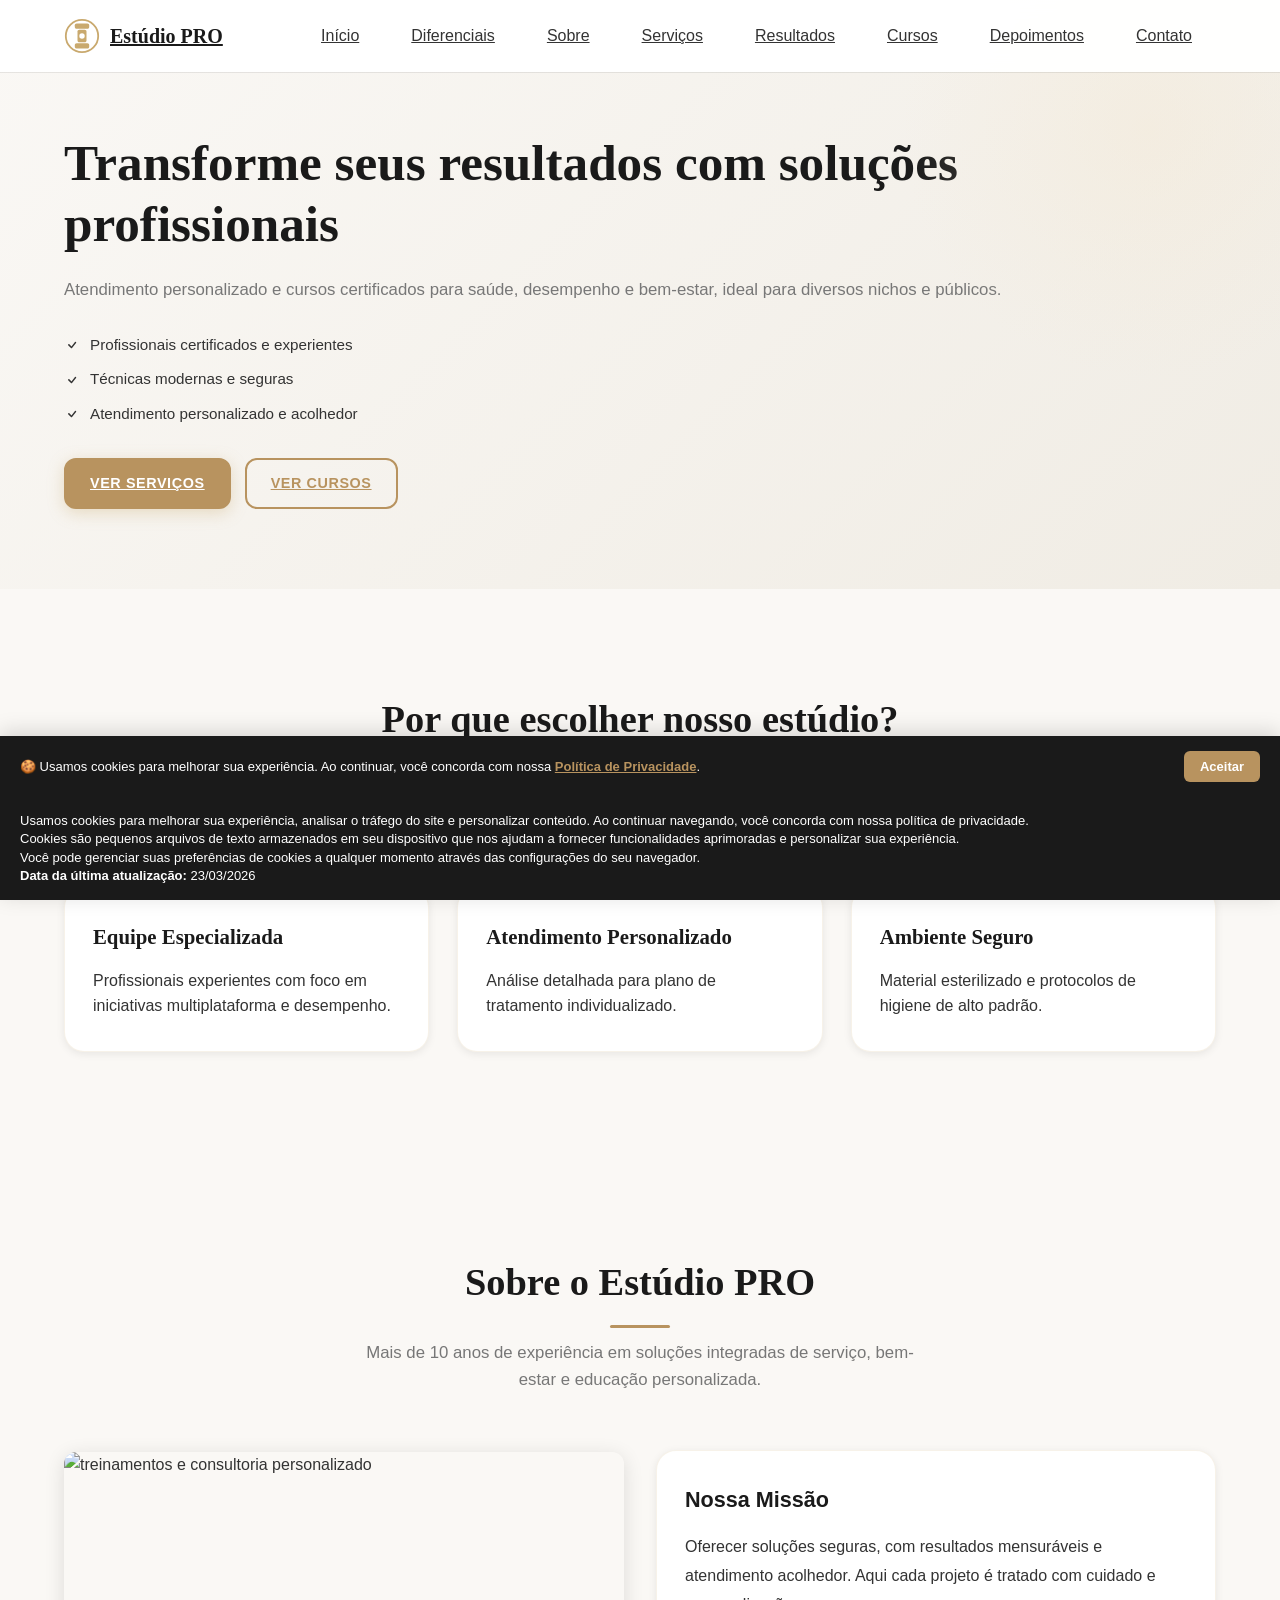
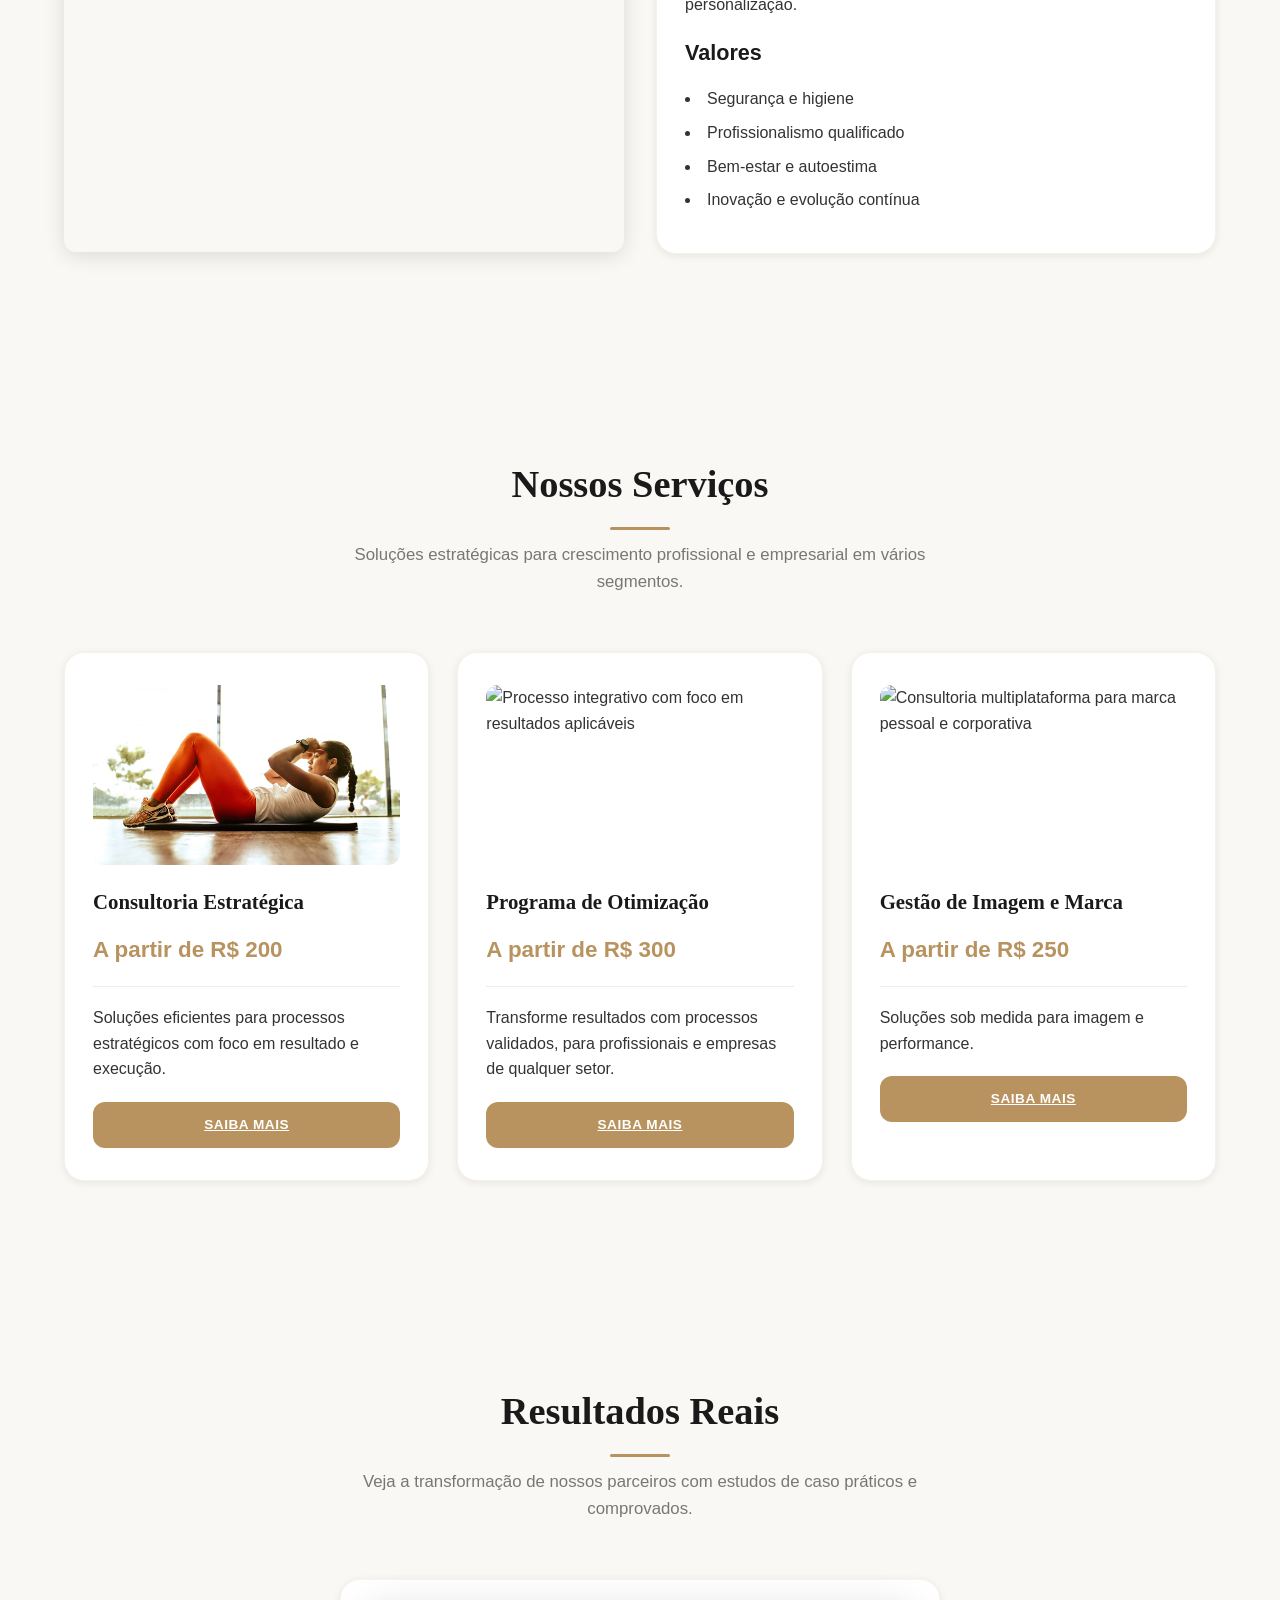
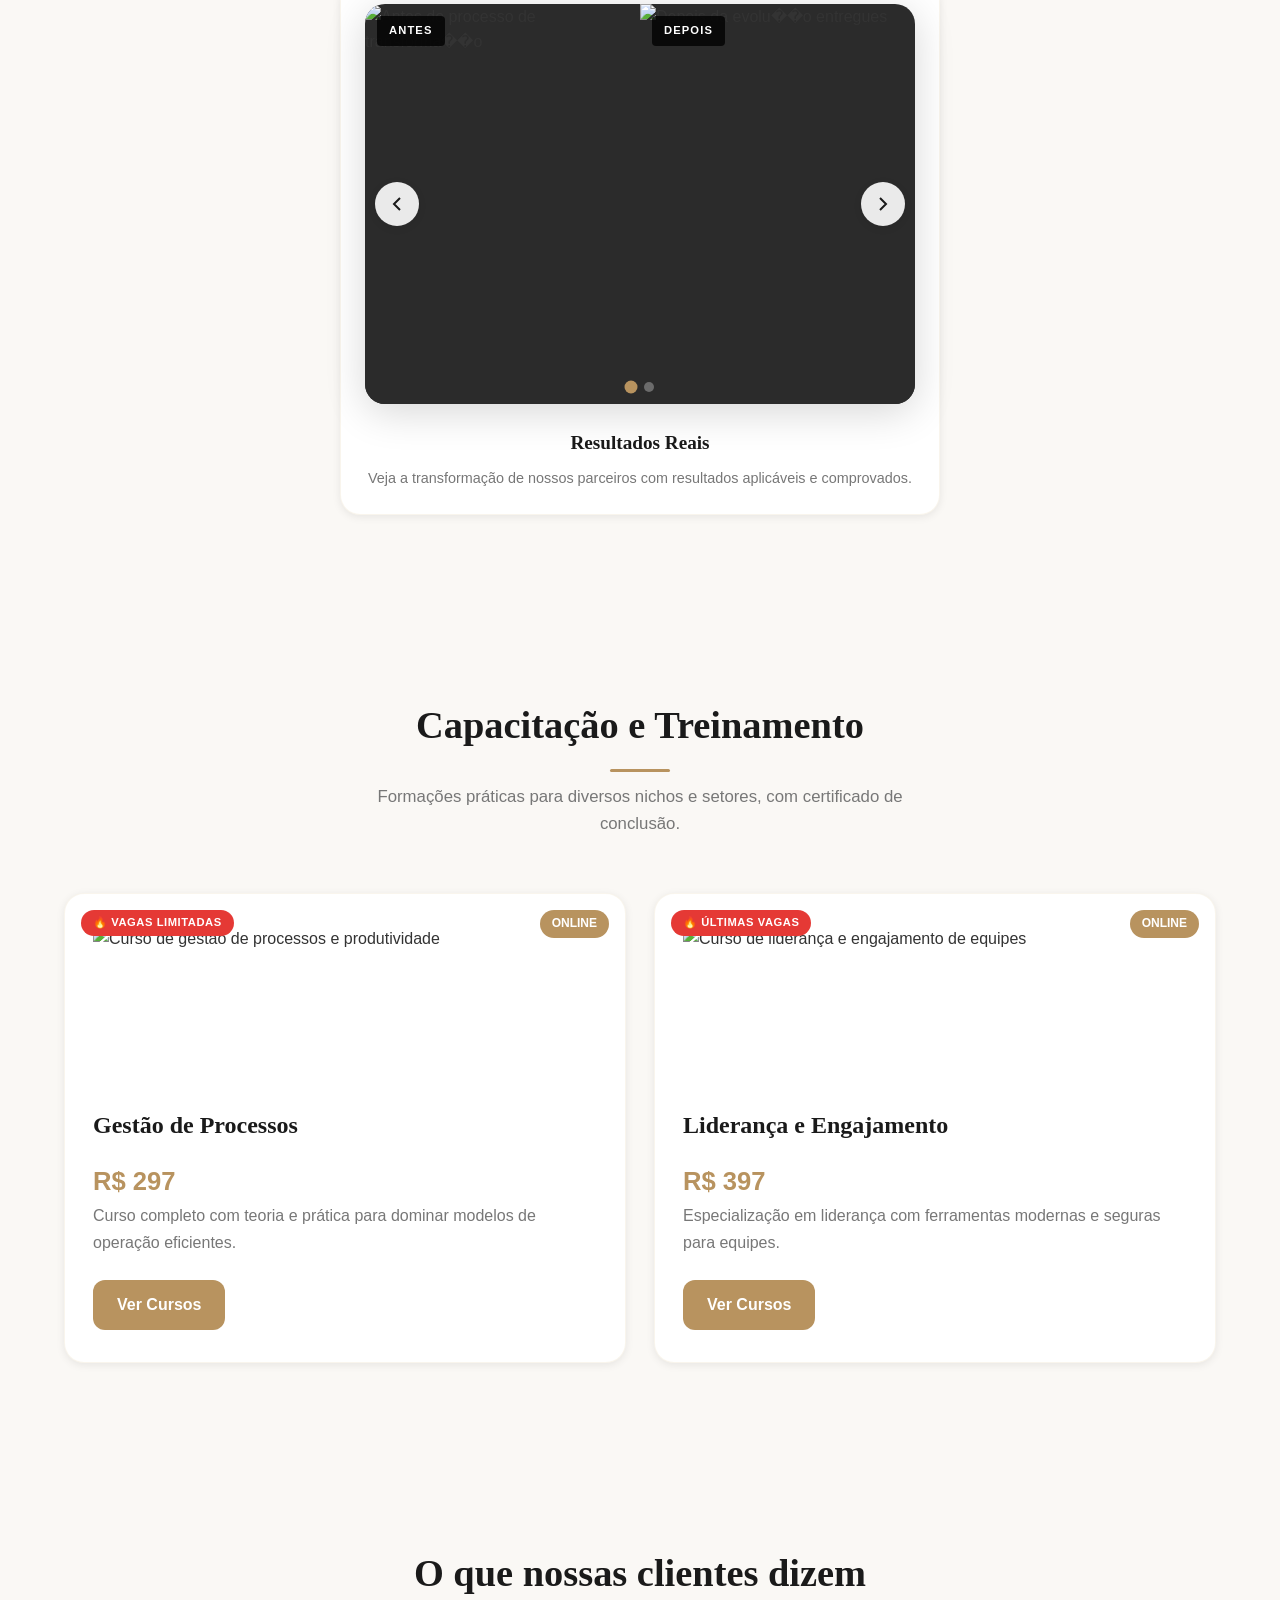
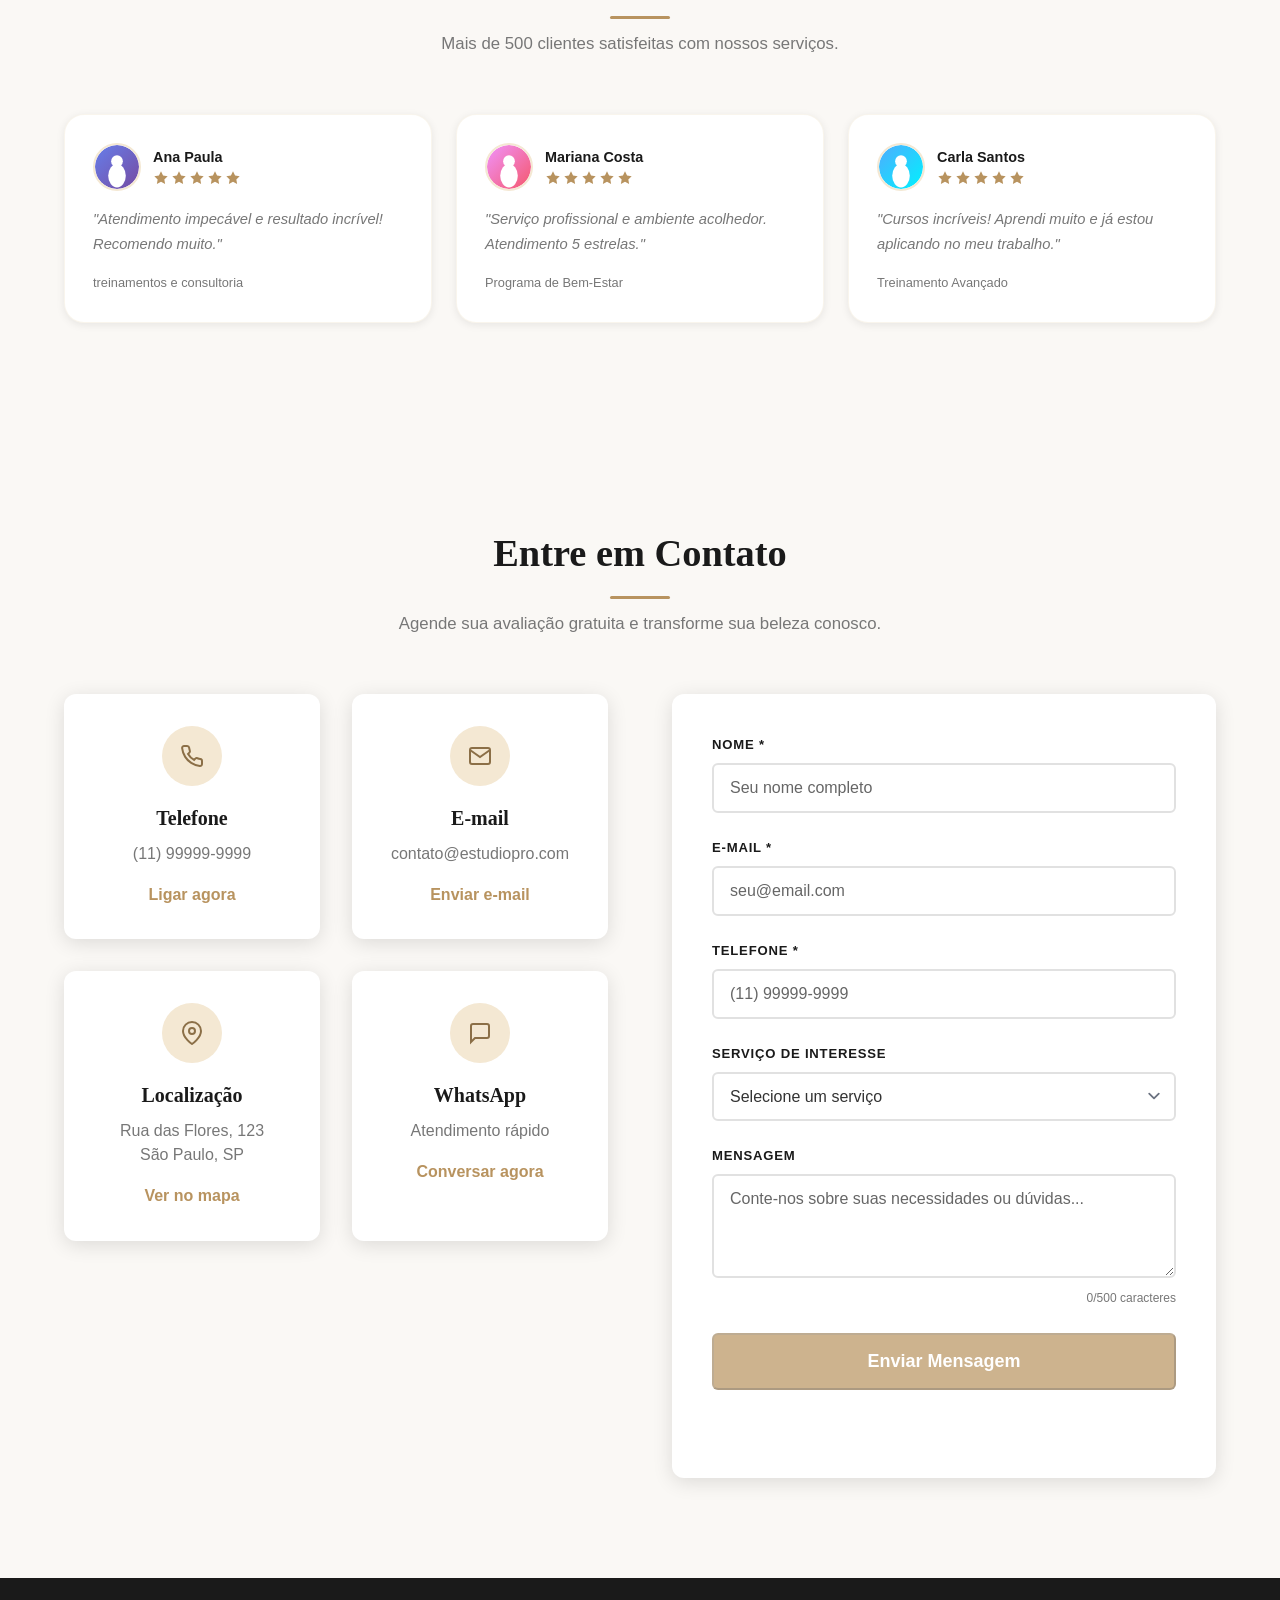
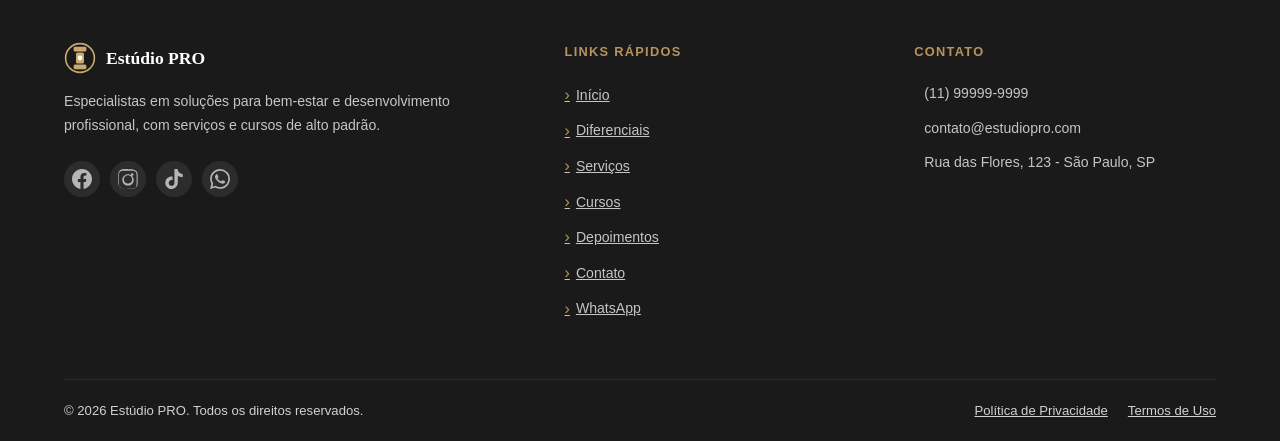
==== index.html @ c55feb97 "Novas adaptações" ====
<!DOCTYPE html>
<html lang="pt-BR">
<head>
    <meta charset="UTF-8">
    <meta name="viewport" content="width=device-width, initial-scale=1.0">
    <meta name="description" content="Estúdio PRO: Soluções em bem-estar, beleza, saúde e cursos online certificados. Atendimentos personalizados e serviços para múltiplos nichos, com resultados confiáveis." />
    <meta name="keywords" content="bem-estar, saúde, desempenho, treinamentos online, serviços profissionais, consultoria, cursos multinicho" />
    <meta name="author" content="Estúdio PRO">
    <meta name="robots" content="index, follow">
    <link rel="canonical" href="https://estudiopro.com/" />
    
    <!-- Open Graph / Facebook -->
    <meta property="og:type" content="website">
    <meta property="og:url" content="https://estudiopro.com/">
    <meta property="og:title" content="Estúdio PRO - Serviços e Cursos Multinicho">
    <meta property="og:description" content="Soluções completas em bem-estar, saúde, desempenho e educação profissional para diversos públicos.">
    <meta property="og:image" content="./assets/images/logo.png">

    <!-- Twitter -->
    <meta property="twitter:card" content="summary_large_image">
    <meta property="twitter:url" content="https://estudiopro.com/">
    <meta property="twitter:title" content="Estúdio PRO - Serviços e Cursos Multinicho">
    <meta property="twitter:description" content="Soluções completas em bem-estar, saúde, desempenho e educação profissional para diversos públicos.">
    <meta property="twitter:image" content="./assets/images/logo.png">

    <title>Estúdio PRO - Soluções Multinicho em Bem-Estar e Treinamento</title>
    
    <!-- Preload critical resources -->
    <link rel="preload" href="./assets/css/style.css" as="style">
    <link rel="preload" href="./assets/js/main.js" as="script">
    
    <!-- Stylesheets -->
    <link rel="stylesheet" href="./assets/css/style.css">
    <link rel="stylesheet" href="./assets/css/accessibility.css">
    <link rel="stylesheet" href="./assets/css/privacy-popup.css">
    
    <!-- Favicon -->
    <link rel="icon" type="image/svg+xml" href="./assets/images/favicon.svg">
    <link rel="icon" type="image/png" href="./assets/images/logo.png">
    <meta name="theme-color" content="#c9a96e">

    <script type="application/ld+json">
    {
      "@context": "https://schema.org",
      "@type": "LocalBusiness",
      "name": "Estúdio PRO",
      "description": "Estúdio multi-serviços para saúde, bem-estar e formação profissional, com foco em diversos segmentos.",
      "image": "https://estudiopro.com/assets/images/logo.png",
      "address": {
        "@type": "PostalAddress",
        "streetAddress": "Rua das Flores, 123",
        "addressLocality": "São Paulo",
        "addressRegion": "SP",
        "postalCode": "01234-567",
        "addressCountry": "BR"
      },
      "telephone": "+55 11 99999-9999",
      "url": "https://estudiopro.com",
      "openingHours": ["Mo-Fr 09:00-18:00", "Sa 09:00-16:00"],
      "sameAs": ["https://facebook.com/estudiopro", "https://instagram.com/estudiopro"],
      "aggregateRating": {
        "@type": "AggregateRating",
        "ratingValue": "4.9",
        "ratingCount": "500",
        "bestRating": "5",
        "worstRating": "1"
      }
    }
    </script>

    <script type="application/ld+json">
    {
      "@context": "https://schema.org",
      "@type": "WebSite",
      "name": "Estúdio PRO",
      "url": "https://estudiopro.com",
      "potentialAction": {
        "@type": "SearchAction",
        "target": "https://estudiopro.com/?s={search_term_string}",
        "query-input": "required name=search_term_string"
      }
    }
    </script>
</head>
<body>
    <!-- Skip to main content for accessibility -->
    <a href="#main-content" class="skip-link">Pular para o conteúdo principal</a>

    <!-- Header Fixo -->
    <header class="header" id="header" role="banner">
        <nav class="nav container" role="navigation" aria-label="Navegação principal">
            <div class="nav__logo">
                <a href="#home" class="nav__logo-link" aria-label="Ir para página inicial">
                    <img src="./assets/images/logo.svg" alt="Logo Estúdio PRO" class="nav__logo-img" width="200" height="60">
                    <span class="nav__logo-text">Estúdio PRO</span>
                </a>
            </div>
            
            <div class="nav__menu" id="nav-menu">
                <ul class="nav__list">
                    <li class="nav__item">
                        <a href="#home" class="nav__link active-link" aria-current="page">Início</a>
                    </li>
                    <li class="nav__item">
                        <a href="#features" class="nav__link">Diferenciais</a>
                    </li>
                    <li class="nav__item">
                        <a href="#about" class="nav__link">Sobre</a>
                    </li>
                    <li class="nav__item">
                        <a href="#services" class="nav__link">Serviços</a>
                    </li>
                    <li class="nav__item">
                        <a href="#portfolio" class="nav__link">Resultados</a>
                    </li>
                    <li class="nav__item">
                        <a href="#courses" class="nav__link">Cursos</a>
                    </li>
                    <li class="nav__item">
                        <a href="#depoimentos" class="nav__link">Depoimentos</a>
                    </li>
                    <li class="nav__item">
                        <a href="#contato" class="nav__link">Contato</a>
                    </li>
                </ul>
                
                <button class="nav__close" id="nav-close" aria-label="Fechar menu">
                    <svg width="24" height="24" viewBox="0 0 24 24" fill="none" stroke="currentColor" stroke-width="2">
                        <line x1="18" y1="6" x2="6" y2="18"></line>
                        <line x1="6" y1="6" x2="18" y2="18"></line>
                    </svg>
                </button>
            </div>
            
            <button class="nav__toggle" id="nav-toggle" aria-label="Abrir menu">
                <svg width="24" height="24" viewBox="0 0 24 24" fill="none" stroke="currentColor" stroke-width="2">
                    <line x1="3" y1="12" x2="21" y2="12"></line>
                    <line x1="3" y1="6" x2="21" y2="6"></line>
                    <line x1="3" y1="18" x2="21" y2="18"></line>
                </svg>
            </button>
        </nav>
    </header>

    <main id="main-content">
        <section id="home" class="hero-mobile" aria-label="Página inicial">
            <div class="hero-mobile__content container">
                <div class="hero-mobile__grid">
                    <div class="hero-mobile__header">
                        <h1 class="hero-mobile__title">Transforme seus resultados com soluções profissionais</h1>
                        <p class="hero-mobile__subtitle">Atendimento personalizado e cursos certificados para saúde, desempenho e bem-estar, ideal para diversos nichos e públicos.</p>
                        
                        <div class="hero__bullets">
                            <div class="bullet-item">
                                <svg class="check-icon" width="16" height="16" viewBox="0 0 16 16" fill="currentColor">
                                    <path d="M10.97 4.97a.75.75 0 0 1 1.07 1.05l-3.99 4.99a.75.75 0 0 1-1.08.02L4.324 8.384a.75.75 0 1 1 1.06-1.06l2.094 2.093 3.473-4.425a.267.267 0 0 1 .02-.022z"/>
                                </svg>
                                <span>Profissionais certificados e experientes</span>
                            </div>
                            <div class="bullet-item">
                                <svg class="check-icon" width="16" height="16" viewBox="0 0 16 16" fill="currentColor">
                                    <path d="M10.97 4.97a.75.75 0 0 1 1.07 1.05l-3.99 4.99a.75.75 0 0 1-1.08.02L4.324 8.384a.75.75 0 1 1 1.06-1.06l2.094 2.093 3.473-4.425a.267.267 0 0 1 .02-.022z"/>
                                </svg>
                                <span>Técnicas modernas e seguras</span>
                            </div>
                            <div class="bullet-item">
                                <svg class="check-icon" width="16" height="16" viewBox="0 0 16 16" fill="currentColor">
                                    <path d="M10.97 4.97a.75.75 0 0 1 1.07 1.05l-3.99 4.99a.75.75 0 0 1-1.08.02L4.324 8.384a.75.75 0 1 1 1.06-1.06l2.094 2.093 3.473-4.425a.267.267 0 0 1 .02-.022z"/>
                                </svg>
                                <span>Atendimento personalizado e acolhedor</span>
                            </div>
                        </div>
                        
                        <div class="hero__ctas">
                            <a href="#services" class="hero-mobile__cta primary">
                                Ver Serviços
                            </a>
                            <a href="#courses" class="hero-mobile__cta secondary">
                                Ver Cursos
                            </a>
                        </div>
                    </div>

                    <!-- Carrossel removido para destacar texto em tela cheia -->
                    <!--
                    <div class="hero-before-after" aria-label="Resultado real de clientes satisfeitos">
                        <div class="ba-carousel">
                            <div class="ba-carousel__track">
                                <div class="ba-slide active">
                                    <div class="ba-slide__media">
                                        <div class="ba-image">
                                            <span>ANTES</span>
                                            <picture>
                                                <source srcset="./assets/images/antes-projetos-1.webp" type="image/webp">
                                                <img src="./assets/images/antes-projetos-1.jpg" alt="treinamentos e consultoria antes: projeto desalinhada sem formato definido" width="300" height="200" fetchpriority="high" loading="eager" decoding="sync">
                                            </picture>
                                        </div>
                                        <div class="ba-image">
                                            <span>DEPOIS</span>
                                            <picture>
                                                <source srcset="./assets/images/depois-projetos-1.webp" type="image/webp">
                                                <img src="./assets/images/depois-projetos-1.jpg" alt="treinamentos e consultoria depois: projeto profissionalmente modelada com formato perfeito" width="300" height="200" loading="lazy" decoding="async">
                                            </picture>
                                        </div>
                                    </div>
                                </div>
                                <div class="ba-slide">
                                    <div class="ba-slide__media">
                                        <div class="ba-image">
                                            <span>ANTES</span>
                                            <picture>
                                                <source srcset="./assets/images/antes-projeto-1.webp" type="image/webp">
                                                <img src="./assets/images/antes-projeto-1.jpg" alt="Antes: avaliação de baseline para melhoria contínua" width="300" height="200" loading="lazy" decoding="async">
                                            </picture>
                                        </div>
                                        <div class="ba-image">
                                            <span>DEPOIS</span>
                                            <picture>
                                                <source srcset="./assets/images/depois-projeto-1.webp" type="image/webp">
                                                <img src="./assets/images/depois-projeto-1.jpg" alt="Depois: desempenho elevado com resultados medidos" width="300" height="200" loading="lazy" decoding="async">
                                            </picture>
                                        </div>
                                    </div>
                                </div>
                                <div class="ba-slide">
                                    <div class="ba-slide__media">
                                        <div class="ba-image">
                                            <span>ANTES</span>
                                            <picture>
                                                <source srcset="./assets/images/antes-design-1.webp" type="image/webp">
                                                <img src="./assets/images/antes-design-1.jpg" alt="treinamentos e consultoria antes: projeto irregular com falta de definição e simetria" width="300" height="200" loading="lazy" decoding="async">
                                            </picture>
                                        </div>
                                        <div class="ba-image">
                                            <span>DEPOIS</span>
                                            <picture>
                                                <source srcset="./assets/images/depois-design-1.webp" type="image/webp">
                                                <img src="./assets/images/depois-design-1.jpg" alt="treinamentos e consultoria depois: projeto bem definida, simétrica e com formato elegante" width="300" height="200" loading="lazy" decoding="async">
                                            </picture>
                                        </div>
                                    </div>
                                </div>
                            </div>
                            <button class="ba-carousel__nav ba-carousel__nav--prev" aria-label="Slide anterior">
                                <svg width="24" height="24" viewBox="0 0 24 24" fill="none" stroke="currentColor" stroke-width="2">
                                    <polyline points="15,18 9,12 15,6"></polyline>
                                </svg>
                            </button>
                            <button class="ba-carousel__nav ba-carousel__nav--next" aria-label="Próximo slide">
                                <svg width="24" height="24" viewBox="0 0 24 24" fill="none" stroke="currentColor" stroke-width="2">
                                    <polyline points="9,18 15,12 9,6"></polyline>
                                </svg>
                            </button>
                            <div class="ba-carousel__dots">
                                <button class="ba-dot active" data-slide="0" aria-label="Ir para slide 1"></button>
                                <button class="ba-dot" data-slide="1" aria-label="Ir para slide 2"></button>
                                <button class="ba-dot" data-slide="2" aria-label="Ir para slide 3"></button>
                            </div>
                        </div>
                        <p class="hero-before-after__desc">Resultados consistentes, satisfação garantida e atendimento personalizado em cada sessão.</p>
                        <div class="hero__ctas">
                            <a href="#contato" class="hero-mobile__cta primary">Agendar Avaliação</a>
                            <a href="#testimonials" class="hero-mobile__cta secondary">Depoimentos</a>
                        </div>
                    </div>
                    -->

                    <!-- <div class="hero-mobile__fulltext">
                        <p class="hero-mobile__description">Resultados consistentes e atendimento personalizado para cada projeto, com foco em confiança e performance ampliada.</p>
                        <div class="hero__ctas">
                            <a href="#contato" class="hero-mobile__cta primary">Agendar Avaliação</a>
                            <a href="#depoimentos" class="hero-mobile__cta secondary">Depoimentos</a>
                        </div>
                    </div> -->
                </div>
            </div>
        </section>

        <section class="section" id="features" aria-label="Diferenciais">
            <div class="container">
                <div class="section__header">
                    <h2 class="section__title">Por que escolher nosso estúdio?</h2>
                    <p class="section__subtitle">Profissionais certificados, atendimento acolhedor e soluções adaptadas a múltiplas áreas de atuação.</p>
                </div>
                <div class="services-grid">
                    <article class="service-card">
                        <h3 class="service-card__title">Equipe Especializada</h3>
                        <p>Profissionais experientes com foco em iniciativas multiplataforma e desempenho.</p>
                    </article>
                    <article class="service-card">
                        <h3 class="service-card__title">Atendimento Personalizado</h3>
                        <p>Análise detalhada para plano de tratamento individualizado.</p>
                    </article>
                    <article class="service-card">
                        <h3 class="service-card__title">Ambiente Seguro</h3>
                        <p>Material esterilizado e protocolos de higiene de alto padrão.</p>
                    </article>
                </div>
            </div>
        </section>

        <!-- About Section -->
        <section id="about" class="section">
            <div class="container">
                <div class="section__header">
                    <h2 class="section__title">Sobre o Estúdio PRO</h2>
                    <p class="section__subtitle">Mais de 10 anos de experiência em soluções integradas de serviço, bem-estar e educação personalizada.</p>
                </div>
                
                <div class="about-grid">
                    <div class="about-images">
                        <picture>
                            <source srcset="./assets/images/harmonizacao-facial-1.webp" type="image/webp">
                                <img src="./assets/images/harmonizacao-facial-1.jpg" alt="treinamentos e consultoria personalizado" width="400" height="300" loading="lazy" decoding="async">
                        </picture>
                    </div>
                    <div class="about-text">
                        <h3>Nossa Missão</h3>
                        <p>Oferecer soluções seguras, com resultados mensuráveis e atendimento acolhedor. Aqui cada projeto é tratado com cuidado e personalização.</p>
                        <h3>Valores</h3>
                        <ul>
                            <li>Segurança e higiene</li>
                            <li>Profissionalismo qualificado</li>
                            <li>Bem-estar e autoestima</li>
                            <li>Inovação e evolução contínua</li>
                        </ul>
                    </div>
                </div>
            </div>
        </section>

        <!-- Brief Services Section -->
        <section id="services" class="section">
            <div class="container">
                <div class="section__header">
                    <h2 class="section__title">Nossos Serviços</h2>
                    <p class="section__subtitle">Soluções estratégicas para crescimento profissional e empresarial em vários segmentos.</p>
                </div>

                <div class="services-grid">
                    <div class="service-card">
                        <div class="service__image">
                            <img src="./assets/images/depilacao-laser-1.jpg" alt="Serviço especializado com eficiência e qualidade" width="400" height="300" loading="lazy" decoding="async">
                        </div>
                        <h3 class="service-card__title">Consultoria Estratégica</h3>
                        <div class="service__price">
                            <span class="price">A partir de R$ 200</span>
                        </div>
                        <p>Soluções eficientes para processos estratégicos com foco em resultado e execução.</p>
                        <a href="#contato" class="service-btn">Saiba Mais</a>
                    </div>

                    <div class="service-card">
                        <div class="service__image">
                            <img src="./assets/images/portfolio-transformacao-1.jpg" alt="Processo integrativo com foco em resultados aplicáveis" width="400" height="300" loading="lazy" decoding="async">
                        </div>
                        <h3 class="service-card__title">Programa de Otimização</h3>
                        <div class="service__price">
                            <span class="price">A partir de R$ 300</span>
                        </div>
                        <p>Transforme resultados com processos validados, para profissionais e empresas de qualquer setor.</p>
                        <a href="#contato" class="service-btn">Saiba Mais</a>
                    </div>

                    <div class="service-card">
                        <div class="service__image">
                            <img src="./assets/images/servico-generico-3.jpg" alt="Consultoria multiplataforma para marca pessoal e corporativa" width="400" height="300" loading="lazy" decoding="async">
                        </div>
                        <h3 class="service-card__title">Gestão de Imagem e Marca</h3>
                        <div class="service__price">
                            <span class="price">A partir de R$ 250</span>
                        </div>
                        <p>Soluções sob medida para imagem e performance.</p>
                        <a href="#contato" class="service-btn">Saiba Mais</a>
                    </div>
                </div>
            </div>
        </section>

        <!-- Portfolio Section -->
        <section id="portfolio" class="section">
            <div class="container">
                <div class="section__header">
                    <h2 class="section__title">Resultados Reais</h2>
                    <p class="section__subtitle">Veja a transformação de nossos parceiros com estudos de caso práticos e comprovados.</p>
                </div>

                <div class="portfolio-grid">
                    <div class="portfolio-item">
                        <div class="portfolio__images">
                            <div class="ba-carousel">
                                <div class="ba-carousel__track">
                                    <div class="ba-slide active">
                                        <div class="ba-slide__media">
                                            <div class="ba-image">
                                                <span>ANTES</span>
                                                <picture>
                                                    <source srcset="./assets/images/antes-projetos-1.webp" type="image/webp">
                                                    <img src="./assets/images/antes-projetos-1.jpg" alt="Antes do processo de transforma��o" width="300" height="200" loading="lazy" decoding="async">
                                                </picture>
                                            </div>
                                            <div class="ba-image">
                                                <span>DEPOIS</span>
                                                <picture>
                                                    <source srcset="./assets/images/depois-projetos-1.webp" type="image/webp">
                                                    <img src="./assets/images/depois-projetos-1.jpg" alt="Depois da evolu��o entregues" width="300" height="200" loading="lazy" decoding="async">
                                                </picture>
                                            </div>
                                        </div>
                                    </div>
                                    <div class="ba-slide">
                                        <div class="ba-slide__media">
                                            <div class="ba-image">
                                                <span>ANTES</span>
                                                <picture>
                                                    <source srcset="./assets/images/antes-projeto-1.webp" type="image/webp">
                                                    <img src="./assets/images/antes-projeto-1.jpg" alt="Antes do programa de transformação" width="300" height="200" loading="lazy" decoding="async">
                                                </picture>
                                            </div>
                                            <div class="ba-image">
                                                <span>DEPOIS</span>
                                                <picture>
                                                    <source srcset="./assets/images/depois-projeto-1.webp" type="image/webp">
                                                    <img src="./assets/images/depois-projeto-1.jpg" alt="Depois da implementação avançada" width="300" height="200" loading="lazy" decoding="async">
                                                </picture>
                                            </div>
                                        </div>
                                    </div>
                                </div>
                                <button class="ba-carousel__nav ba-carousel__nav--prev" aria-label="Slide anterior">
                                    <svg width="24" height="24" viewBox="0 0 24 24" fill="none" stroke="currentColor" stroke-width="2">
                                        <polyline points="15,18 9,12 15,6"></polyline>
                                    </svg>
                                </button>
                                <button class="ba-carousel__nav ba-carousel__nav--next" aria-label="Próximo slide">
                                    <svg width="24" height="24" viewBox="0 0 24 24" fill="none" stroke="currentColor" stroke-width="2">
                                        <polyline points="9,18 15,12 9,6"></polyline>
                                    </svg>
                                </button>
                                <div class="ba-carousel__dots">
                                    <button class="ba-dot active" data-slide="0" aria-label="Ir para slide 1"></button>
                                    <button class="ba-dot" data-slide="1" aria-label="Ir para slide 2"></button>
                                </div>
                            </div>
                        </div>
                        <h3 class="portfolio__title">Resultados Reais</h3>
                        <p>Veja a transformação de nossos parceiros com resultados aplicáveis e comprovados.</p>
                    </div>
                </div>
            </div>
        </section>

        <!-- Brief Courses Section -->
        <section id="courses" class="courses-section">
            <div class="container">
                <div class="section__header">
                    <h2 class="section__title">Capacitação e Treinamento</h2>
                    <p class="section__subtitle">Formações práticas para diversos nichos e setores, com certificado de conclusão.</p>
                </div>

                <div class="courses-grid">
                    <div class="course-card">
                        <div class="course__image">
                            <picture>
                                <source srcset="https://via.placeholder.com/400x300.png?text=Curso+Gestao+de+Processos" type="image/webp">
                                <img src="https://via.placeholder.com/400x300.png?text=Gestao+de+Processos" alt="Curso de gestão de processos e produtividade" width="400" height="300" loading="lazy" decoding="async">
                            </picture>
                        </div>
                        <div class="course__badge">ONLINE</div>
                        <div class="course__urgency">🔥 Vagas Limitadas</div>
                        <h3 class="course-card__title">Gestão de Processos</h3>
                        <div class="course__price">
                            <span class="price">R$ 297</span>
                        </div>
                        <p>Curso completo com teoria e prática para dominar modelos de operação eficientes.</p>
                        <a href="#contato" class="course-btn">Ver Cursos</a>
                    </div>

                    <div class="course-card">
                        <div class="course__image">
                            <picture>
                                <source srcset="https://via.placeholder.com/400x300.png?text=Lideranca+e+Engajamento" type="image/webp">
                                <img src="https://via.placeholder.com/400x300.png?text=Lideranca+e+Engajamento" alt="Curso de liderança e engajamento de equipes" width="400" height="300" loading="lazy" decoding="async">
                            </picture>
                        </div>
                        <div class="course__badge">ONLINE</div>
                        <div class="course__urgency">🔥 Últimas Vagas</div>
                        <h3 class="course-card__title">Liderança e Engajamento</h3>
                        <div class="course__price">
                            <span class="price">R$ 397</span>
                        </div>
                        <p>Especialização em liderança com ferramentas modernas e seguras para equipes.</p>
                        <a href="#contato" class="course-btn">Ver Cursos</a>
                    </div>
                </div>
            </div>
        </section>

        <section id="depoimentos" class="section">
            <div class="container">
                <div class="section__header">
                    <h2 class="section__title">O que nossas clientes dizem</h2>
                    <p class="section__subtitle">Mais de 500 clientes satisfeitas com nossos serviços.</p>
                </div>
                <div class="testimonials-grid">
                    <article class="testimonial-card">
                        <div class="testimonial__header">
                            <img src="./assets/images/avatar1.svg" alt="Foto de Ana Paula" class="testimonial__avatar" width="50" height="50" loading="lazy" decoding="async">
                            <div>
                                <strong class="testimonial__author">Ana Paula</strong>
                                <div class="testimonial__rating">
                                    <svg class="star" width="16" height="16" viewBox="0 0 24 24" fill="currentColor"><path d="M12 2l3.09 6.26L22 9.27l-5 4.87 1.18 6.88L12 17.77l-6.18 3.25L7 14.14 2 9.27l6.91-1.01L12 2z"/></svg>
                                    <svg class="star" width="16" height="16" viewBox="0 0 24 24" fill="currentColor"><path d="M12 2l3.09 6.26L22 9.27l-5 4.87 1.18 6.88L12 17.77l-6.18 3.25L7 14.14 2 9.27l6.91-1.01L12 2z"/></svg>
                                    <svg class="star" width="16" height="16" viewBox="0 0 24 24" fill="currentColor"><path d="M12 2l3.09 6.26L22 9.27l-5 4.87 1.18 6.88L12 17.77l-6.18 3.25L7 14.14 2 9.27l6.91-1.01L12 2z"/></svg>
                                    <svg class="star" width="16" height="16" viewBox="0 0 24 24" fill="currentColor"><path d="M12 2l3.09 6.26L22 9.27l-5 4.87 1.18 6.88L12 17.77l-6.18 3.25L7 14.14 2 9.27l6.91-1.01L12 2z"/></svg>
                                    <svg class="star" width="16" height="16" viewBox="0 0 24 24" fill="currentColor"><path d="M12 2l3.09 6.26L22 9.27l-5 4.87 1.18 6.88L12 17.77l-6.18 3.25L7 14.14 2 9.27l6.91-1.01L12 2z"/></svg>
                                </div>
                            </div>
                        </div>
                        <p class="testimonial__text">"Atendimento impecável e resultado incrível! Recomendo muito."</p>
                        <span class="testimonial__procedure">treinamentos e consultoria</span>
                    </article>
                    <article class="testimonial-card">
                        <div class="testimonial__header">
                            <img src="./assets/images/avatar2.svg" alt="Foto de Mariana Costa" class="testimonial__avatar" width="50" height="50" loading="lazy" decoding="async">
                            <div>
                                <strong class="testimonial__author">Mariana Costa</strong>
                                <div class="testimonial__rating">
                                    <svg class="star" width="16" height="16" viewBox="0 0 24 24" fill="currentColor" ><path d="M12 2l3.09 6.26L22 9.27l-5 4.87 1.18 6.88L12 17.77l-6.18 3.25L7 14.14 2 9.27l6.91-1.01L12 2z"/></svg>
                                    <svg class="star" width="16" height="16" viewBox="0 0 24 24" fill="currentColor" ><path d="M12 2l3.09 6.26L22 9.27l-5 4.87 1.18 6.88L12 17.77l-6.18 3.25L7 14.14 2 9.27l6.91-1.01L12 2z"/></svg>
                                    <svg class="star" width="16" height="16" viewBox="0 0 24 24" fill="currentColor" ><path d="M12 2l3.09 6.26L22 9.27l-5 4.87 1.18 6.88L12 17.77l-6.18 3.25L7 14.14 2 9.27l6.91-1.01L12 2z"/></svg>
                                    <svg class="star" width="16" height="16" viewBox="0 0 24 24" fill="currentColor" ><path d="M12 2l3.09 6.26L22 9.27l-5 4.87 1.18 6.88L12 17.77l-6.18 3.25L7 14.14 2 9.27l6.91-1.01L12 2z"/></svg>
                                    <svg class="star" width="16" height="16" viewBox="0 0 24 24" fill="currentColor" ><path d="M12 2l3.09 6.26L22 9.27l-5 4.87 1.18 6.88L12 17.77l-6.18 3.25L7 14.14 2 9.27l6.91-1.01L12 2z"/></svg>
                                </div>
                            </div>
                        </div>
                        <p class="testimonial__text">"Serviço profissional e ambiente acolhedor. Atendimento 5 estrelas."</p>
                        <span class="testimonial__procedure">Programa de Bem-Estar</span>
                    </article>
                    <article class="testimonial-card">
                        <div class="testimonial__header">
                            <img src="./assets/images/avatar3.svg" alt="Foto de Carla Santos" class="testimonial__avatar" width="50" height="50" loading="lazy" decoding="async">
                            <div>
                                <strong class="testimonial__author">Carla Santos</strong>
                                <div class="testimonial__rating">
                                    <svg class="star" width="16" height="16" viewBox="0 0 24 24" fill="currentColor" ><path d="M12 2l3.09 6.26L22 9.27l-5 4.87 1.18 6.88L12 17.77l-6.18 3.25L7 14.14 2 9.27l6.91-1.01L12 2z"/></svg>
                                    <svg class="star" width="16" height="16" viewBox="0 0 24 24" fill="currentColor" ><path d="M12 2l3.09 6.26L22 9.27l-5 4.87 1.18 6.88L12 17.77l-6.18 3.25L7 14.14 2 9.27l6.91-1.01L12 2z"/></svg>
                                    <svg class="star" width="16" height="16" viewBox="0 0 24 24" fill="currentColor" ><path d="M12 2l3.09 6.26L22 9.27l-5 4.87 1.18 6.88L12 17.77l-6.18 3.25L7 14.14 2 9.27l6.91-1.01L12 2z"/></svg>
                                    <svg class="star" width="16" height="16" viewBox="0 0 24 24" fill="currentColor" ><path d="M12 2l3.09 6.26L22 9.27l-5 4.87 1.18 6.88L12 17.77l-6.18 3.25L7 14.14 2 9.27l6.91-1.01L12 2z"/></svg>
                                    <svg class="star" width="16" height="16" viewBox="0 0 24 24" fill="currentColor" ><path d="M12 2l3.09 6.26L22 9.27l-5 4.87 1.18 6.88L12 17.77l-6.18 3.25L7 14.14 2 9.27l6.91-1.01L12 2z"/></svg>
                                </div>
                            </div>
                        </div>
                        <p class="testimonial__text">"Cursos incríveis! Aprendi muito e já estou aplicando no meu trabalho."</p>
                        <span class="testimonial__procedure">Treinamento Avançado</span>
                    </article>
                </div>
            </div>
        </section>

        <!-- Contact Section -->
        <section id="contato" class="section">
            <div class="container">
                <div class="section__header">
                    <h2 class="section__title">Entre em Contato</h2>
                    <p class="section__subtitle">Agende sua avaliação gratuita e transforme sua beleza conosco.</p>
                </div>

                <div class="contact-grid">
                    <div class="contact-info">
                        <div class="contact-card">
                            <div class="contact-icon">
                                <svg width="24" height="24" viewBox="0 0 24 24" fill="none" stroke="currentColor" stroke-width="2">
                                    <path d="M22 16.92v3a2 2 0 0 1-2.18 2 19.79 19.79 0 0 1-8.63-3.07 19.5 19.5 0 0 1-6-6 19.79 19.79 0 0 1-3.07-8.67A2 2 0 0 1 4.11 2h3a2 2 0 0 1 2 1.72 12.84 12.84 0 0 0 .7 2.81 2 2 0 0 1-.45 2.11L8.09 9.91a16 16 0 0 0 6 6l1.27-1.27a2 2 0 0 1 2.11-.45 12.84 12.84 0 0 0 2.81.7A2 2 0 0 1 22 16.92z"/>
                                </svg>
                            </div>
                            <h3>Telefone</h3>
                            <p>(11) 99999-9999</p>
                            <a href="tel:+5511999999999" class="contact-link">Ligar agora</a>
                        </div>

                        <div class="contact-card">
                            <div class="contact-icon">
                                <svg width="24" height="24" viewBox="0 0 24 24" fill="none" stroke="currentColor" stroke-width="2">
                                    <path d="M4 4h16c1.1 0 2 .9 2 2v12c0 1.1-.9 2-2 2H4c-1.1 0-2-.9-2-2V6c0-1.1.9-2 2-2z"/>
                                    <polyline points="22,6 12,13 2,6"/>
                                </svg>
                            </div>
                            <h3>E-mail</h3>
                            <p>contato@estudiopro.com</p>
                            <a href="mailto:contato@estudiopro.com" class="contact-link">Enviar e-mail</a>
                        </div>

                        <div class="contact-card">
                            <div class="contact-icon">
                                <svg width="24" height="24" viewBox="0 0 24 24" fill="none" stroke="currentColor" stroke-width="2">
                                    <path d="M21 10c0 7-9 13-9 13s-9-6-9-13a9 9 0 0 1 18 0z"/>
                                    <circle cx="12" cy="10" r="3"/>
                                </svg>
                            </div>
                            <h3>Localização</h3>
                            <p>Rua das Flores, 123<br>São Paulo, SP</p>
                            <a href="https://maps.google.com/?q=Rua+das+Flores+123+São+Paulo+SP" target="_blank" class="contact-link">Ver no mapa</a>
                        </div>

                        <div class="contact-card">
                            <div class="contact-icon">
                                <svg width="24" height="24" viewBox="0 0 24 24" fill="none" stroke="currentColor" stroke-width="2">
                                    <path d="M21 15a2 2 0 0 1-2 2H7l-4 4V5a2 2 0 0 1 2-2h14a2 2 0 0 1 2 2z"/>
                                </svg>
                            </div>
                            <h3>WhatsApp</h3>
                            <p>Atendimento rápido</p>
                            <a href="https://wa.me/5511999999999?text=Olá! Gostaria de agendar um serviço no Estúdio PRO" target="_blank" class="contact-link">Conversar agora</a>
                        </div>
                    </div>

                    <div class="contact-form">
                        <form id="contactForm" action="#" method="POST" novalidate>
                            <div class="form-group">
                                <label for="name">Nome *</label>
                                <input type="text" id="name" name="name" class="form-control" required placeholder="Seu nome completo">
                            </div>

                            <div class="form-group">
                                <label for="email">E-mail *</label>
                                <input type="email" id="email" name="email" class="form-control" required placeholder="seu@email.com">
                            </div>

                            <div class="form-group">
                                <label for="phone">Telefone *</label>
                                <input type="tel" id="phone" name="phone" class="form-control" required placeholder="(11) 99999-9999" maxlength="15">
                            </div>

                            <div class="form-group">
                                <label for="service">Serviço de Interesse</label>
                                <select id="service" name="service" class="form-control">
                                    <option value="">Selecione um serviço</option>
                                    <option value="design-projetos">Treinamentos e Consultoria</option>
                                    <option value="programa-bem-estar">Programa de Bem-Estar</option>
                                    <option value="servico-especializado">Serviço Especializado</option>
                                    <option value="transformacao">Programa de Transformação</option>
                                    <option value="lideranca-engajamento">Liderança e Engajamento</option>
                                    <option value="avaliacao">Avaliação Gratuita</option>
                                    <option value="cursos">Cursos Online</option>
                                    <option value="outros">Outros</option>
                                </select>
                            </div>

                            <div class="form-group">
                                <label for="message">Mensagem</label>
                                <textarea id="message" name="message" class="form-control" rows="4" placeholder="Conte-nos sobre suas necessidades ou dúvidas..." maxlength="500"></textarea>
                                <div class="char-counter">
                                    <span id="char-count">0</span>/500 caracteres
                                </div>
                            </div>
<!-- 
                            <div class="form-group checkbox-group">
                                <label class="checkbox-label">
                                    <input type="checkbox" name="newsletter" value="1" id="newsletter">
                                    <span class="checkmark"></span>
                                    <span class="checkbox-text">Quero receber dicas de beleza e novidades por e-mail</span>
                                </label>
                            </div> -->


                            <button type="submit" class="btn-submit" disabled>
                                <span class="btn-text">Enviar Mensagem</span>
                                <span class="btn-loading" style="display: none;">
                                    <svg width="20" height="20" viewBox="0 0 24 24" fill="none" stroke="currentColor" stroke-width="2">
                                        <circle cx="12" cy="12" r="10" stroke-dasharray="30" stroke-dashoffset="30">
                                            <animate attributeName="stroke-dashoffset" dur="1s" repeatCount="indefinite" values="30;0"/>
                                        </circle>
                                    </svg>
                                </span>
                            </button>

                            <div id="form-message" class="form-message" role="alert"></div>
                        </form>
                    </div>
                </div>
            </div>
        </section>
    </main>

    <!-- Banner de Cookies -->
    <div class="privacy-overlay" id="privacyPopup" role="dialog" aria-modal="true" aria-labelledby="cookieTitle">
        <div class="privacy-popup">
            <div class="privacy-popup__content">
                <div class="cookie-banner">
                    <div class="cookie-text">
                        <p id="cookieTitle">
                            🍪 Usamos cookies para melhorar sua experiência. Ao continuar, você concorda com nossa <a href="#" class="cookie-link privacy-link">Política de Privacidade</a>.
                        </p>
                    </div>
                    <div class="cookie-actions">
                        <button class="cookie-btn cookie-btn--accept" id="privacyAccept">
                            Aceitar
                        </button>
                    </div>
                </div>
            </div>
            
            <!-- Popup completo (inicialmente escondido) -->
            <div class="privacy-popup__header">
                <h2 class="privacy-popup__title">Política de Privacidade</h2>
                <button class="privacy-popup__close" id="privacyClose" aria-label="Fechar política de privacidade">
                    ✕
                </button>
            </div>
            
            <div class="privacy-popup__content">
                <p>Usamos cookies para melhorar sua experiência, analisar o tráfego do site e personalizar conteúdo. Ao continuar navegando, você concorda com nossa política de privacidade.</p>
                
                <h3>O que são cookies?</h3>
                <p>Cookies são pequenos arquivos de texto armazenados em seu dispositivo que nos ajudam a fornecer funcionalidades aprimoradas e personalizar sua experiência.</p>
                
                <h3>Como usamos os cookies?</h3>
                <ul>
                    <li>Cookies essenciais para o funcionamento do site</li>
                    <li>Cookies de análise para entender como você usa o site</li>
                    <li>Cookies de personalização para melhorar sua experiência</li>
                </ul>
                
                <h3>Seus direitos</h3>
                <p>Você pode gerenciar suas preferências de cookies a qualquer momento através das configurações do seu navegador.</p>
                
                <p><strong>Data da última atualização:</strong> 23/03/2026</p>
            </div>
            
            <div class="privacy-popup__footer">
                <button class="privacy-popup__accept" id="privacyFullAccept">Entendido</button>
            </div>
        </div>
    </div>

    <!-- Footer -->
    <footer class="footer">
        <div class="container">
            <div class="footer__content">
                <div class="footer__section">
                    <div class="footer__logo">
                        <img src="./assets/images/logo.svg" alt="Estúdio PRO - Logotipo" width="200" height="60">
                        <span>Estúdio PRO</span>
                    </div>
                    <p class="footer__description">Especialistas em soluções para bem-estar e desenvolvimento profissional, com serviços e cursos de alto padrão.</p>
                    <div class="footer__social">
                        <a href="#" aria-label="Facebook">
                            <svg width="20" height="20" viewBox="0 0 24 24" fill="currentColor">
                                <path d="M24 12.073c0-6.627-5.373-12-12-12s-12 5.373-12 12c0 5.99 4.388 10.954 10.125 11.854v-8.385H7.078v-3.47h3.047V9.43c0-3.007 1.792-4.669 4.533-4.669 1.312 0 2.686.235 2.686.235v2.953H15.83c-1.491 0-1.956.925-1.956 1.874v2.25h3.328l-.532 3.47h-2.796v8.385C19.612 23.027 24 18.062 24 12.073z"/>
                            </svg>
                        </a>
                        <a href="#" aria-label="Instagram">
                            <svg width="20" height="20" viewBox="0 0 24 24" fill="currentColor">
                                <path d="M12.017 0C8.396 0 7.996.014 6.79.067 5.584.12 4.775.302 4.082.566c-.726.28-1.34.639-1.955 1.255C1.512 2.437 1.153 3.051.873 3.777c-.264.693-.446 1.502-.5 2.708C.314 7.691.3 8.091.3 11.712c0 3.621.014 4.021.067 5.227.054 1.206.236 2.015.5 2.708.22.676.579 1.29 1.195 1.905.615.615 1.229.975 1.905 1.195.693.264 1.502.446 2.708.5C7.996 23.686 8.396 23.7 12.017 23.7c3.621 0 4.021-.014 5.227-.067 1.206-.054 2.015-.236 2.708-.5.676-.22 1.29-.579 1.905-1.195.615-.615.975-1.229 1.195-1.905.264-.693.446-1.502.5-2.708.053-1.206.067-1.606.067-5.227 0-3.621-.014-4.021-.067-5.227-.054-1.206-.236-2.015-.5-2.708-.22-.676-.579-1.29-1.195-1.905C20.489 1.512 19.875 1.153 19.199.873c-.693-.264-1.502-.446-2.708-.5C16.038.314 15.638.3 12.017.3zM11.712 2.133c3.551 0 3.971.013 5.377.067 1.291.049 1.995.218 2.46.364.602.191 1.031.421 1.482.872.451.451.681.88.872 1.482.146.465.315 1.169.364 2.46.054 1.406.067 1.826.067 5.377s-.013 3.971-.067 5.377c-.049 1.291-.218 1.995-.364 2.46-.191.602-.421 1.031-.872 1.482-.451.451-.88.681-1.482.872-.465.146-1.169.315-2.46.364-1.406.054-1.826.067-5.377.067s-3.971-.013-5.377-.067c-1.291-.049-1.995-.218-2.46-.364-.602-.191-1.031-.421-1.482-.872-.451-.451-.681-.88-.872-1.482-.146-.465-.315-1.169-.364-2.46-.054-1.406-.067-1.826-.067-5.377s.013-3.971.067-5.377c.049-1.291.218-1.995.364-2.46.191-.602.421-1.031.872-1.482.451-.451.88-.681 1.482-.872.465-.146 1.169-.315 2.46-.364 1.406-.054 1.826-.067 5.377-.067zM12.017 6.267c-3.77 0-6.833 3.063-6.833 6.833s3.063 6.833 6.833 6.833 6.833-3.063 6.833-6.833S15.787 6.267 12.017 6.267zm0 11.267c-2.761 0-5-2.239-5-5s2.239-5 5-5 5 2.239 5 5-2.239 5-5 5zm6.583-11.083c0 .828-.67 1.5-1.5 1.5s-1.5-.672-1.5-1.5.672-1.5 1.5-1.5 1.5.672 1.5 1.5z"/>
                            </svg>
                        </a>
                        <a href="#" aria-label="TikTok">
                            <svg width="20" height="20" viewBox="0 0 24 24" fill="currentColor">
                                <path d="M12.525.02c1.31-.02 2.61-.01 3.91-.02.08 1.53.63 3.09 1.75 4.17 1.12 1.11 2.7 1.62 4.24 1.79v4.03c-1.44-.05-2.89-.35-4.2-.97-.57-.26-1.1-.59-1.62-.93-.01 2.92.01 5.84-.02 8.75-.08 1.4-.54 2.79-1.35 3.94-1.31 1.92-3.58 3.17-5.91 3.21-1.43.08-2.86-.31-4.08-1.03-2.02-1.19-3.44-3.37-3.65-5.71-.02-.5-.03-1-.01-1.49.18-1.9 1.12-3.72 2.58-4.96 1.66-1.44 3.98-2.13 6.15-1.72.02 1.48-.04 2.96-.04 4.44-.99-.32-2.15-.23-3.02.37-.63.41-1.11 1.04-1.36 1.75-.21.51-.15 1.07-.14 1.61.24 1.64 1.82 3.02 3.5 2.87 1.12-.01 2.19-.66 2.77-1.61.19-.33.4-.67.41-1.06.1-1.79.06-3.57.07-5.36.01-4.03-.01-8.05.02-12.07z"/>
                            </svg>
                        </a>
                        <a href="https://wa.me/5511999999999" aria-label="WhatsApp" target="_blank">
                            <svg width="20" height="20" viewBox="0 0 24 24" fill="currentColor">
                                <path d="M17.472 14.382c-.297-.149-1.758-.867-2.03-.967-.273-.099-.471-.148-.67.15-.197.297-.767.966-.94 1.164-.173.199-.347.223-.644.075-.297-.15-1.255-.463-2.39-1.475-.883-.788-1.48-1.761-1.653-2.059-.173-.297-.018-.458.13-.606.134-.133.298-.347.446-.52.149-.174.198-.298.298-.497.099-.198.05-.371-.025-.52-.075-.149-.669-1.612-.916-2.207-.242-.579-.487-.5-.669-.51-.173-.008-.371-.01-.57-.01-.198 0-.52.074-.792.372-.272.297-1.04 1.016-1.04 2.479 0 1.462 1.065 2.875 1.213 3.074.149.198 2.096 3.2 5.077 4.487.709.306 1.262.489 1.694.625.712.227 1.36.195 1.871.118.571-.085 1.758-.719 2.006-1.413.248-.694.248-1.289.173-1.413-.074-.124-.272-.198-.57-.347m-5.421 7.403h-.004a9.87 9.87 0 01-5.031-1.378l-.361-.214-3.741.982.998-3.648-.235-.374a9.86 9.86 0 01-1.51-5.26c.001-5.45 4.436-9.884 9.888-9.884 2.64 0 5.122 1.03 6.988 2.898a9.825 9.825 0 012.893 6.994c-.003 5.45-4.437 9.884-9.885 9.884m8.413-18.297A11.815 11.815 0 0012.05 0C5.495 0 .16 5.335.157 11.892c0 2.096.547 4.142 1.588 5.945L.057 24l6.305-1.654a11.882 11.882 0 005.683 1.448h.005c6.554 0 11.89-5.335 11.893-11.893A11.821 11.821 0 0020.885 3.488"/>
                            </svg>
                        </a>
                    </div>
                </div>
                
                <div class="footer__section">
                    <h4>Links Rápidos</h4>
                    <ul class="footer__links">
                        <li><a href="#home">Início</a></li>
                        <li><a href="#features">Diferenciais</a></li>                        <li><a href="#services">Serviços</a></li>
                        <li><a href="#courses">Cursos</a></li>                        <li><a href="#depoimentos">Depoimentos</a></li>
                        <li><a href="#contato">Contato</a></li>
                        <li><a href="https://wa.me/551199999999?text=Olá!" target="_blank">WhatsApp</a></li>
                    </ul>
                </div>
                
                <div class="footer__section">
                    <h4>Contato</h4>
                    <ul class="footer__contact">
                        <li><i class="fas fa-phone"></i> (11) 99999-9999</li>
                        <li><i class="fas fa-envelope"></i> contato@estudiopro.com</li>
                        <li><i class="fas fa-map-marker-alt"></i> Rua das Flores, 123 - São Paulo, SP</li>
                    </ul>
                </div>
            </div>
            
            <div class="footer__bottom">
                <p>&copy; 2026 Estúdio PRO. Todos os direitos reservados.</p>
                <div class="footer__legal">
                    <a href="#">Política de Privacidade</a>
                    <a href="#">Termos de Uso</a>
                </div>
            </div>
        </div>
    </footer>

    <!-- Back to top button -->
    <button class="back-to-top" id="back-to-top" aria-label="Voltar ao topo">
        <svg width="24" height="24" viewBox="0 0 24 24" fill="none" stroke="currentColor" stroke-width="2">
            <polyline points="18,15 12,9 6,15"></polyline>
        </svg>
    </button>

    <!-- WhatsApp Flutuante -->
    <a href="https://wa.me/5511999999999?text=Olá! Gostaria de agendar um serviço no Estúdio PRO" class="whatsapp-float" target="_blank" aria-label="Fale conosco no WhatsApp">
        <svg width="24" height="24" viewBox="0 0 24 24" fill="currentColor">
            <path d="M17.472 14.382c-.297-.149-1.758-.867-2.03-.967-.273-.099-.471-.148-.67.15-.197.297-.767.966-.94 1.164-.173.199-.347.223-.644.075-.297-.15-1.255-.463-2.39-1.475-.883-.788-1.48-1.761-1.653-2.059-.173-.297-.018-.458.13-.606.134-.133.298-.347.446-.52.149-.174.198-.298.298-.497.099-.198.05-.371-.025-.52-.075-.149-.669-1.612-.916-2.207-.242-.579-.487-.5-.669-.51-.173-.008-.371-.01-.57-.01-.198 0-.52.074-.792.372-.272.297-1.04 1.016-1.04 2.479 0 1.462 1.065 2.875 1.213 3.074.149.198 2.096 3.2 5.077 4.487.709.306 1.262.489 1.694.625.712.227 1.36.195 1.871.118.571-.085 1.758-.719 2.006-1.413.248-.694.248-1.289.173-1.413-.074-.124-.272-.198-.57-.347m-5.421 7.403h-.004a9.87 9.87 0 01-5.031-1.378l-.361-.214-3.741.982.998-3.648-.235-.374a9.86 9.86 0 01-1.51-5.26c.001-5.45 4.436-9.884 9.888-9.884 2.64 0 5.122 1.03 6.988 2.898a9.825 9.825 0 012.893 6.994c-.003 5.45-4.437 9.884-9.885 9.884m8.413-18.297A11.815 11.815 0 0012.05 0C5.495 0 .16 5.335.157 11.892c0 2.096.547 4.142 1.588 5.945L.057 24l6.305-1.654a11.882 11.882 0 005.683 1.448h.005c6.554 0 11.89-5.335 11.893-11.893A11.821 11.821 0 0020.885 3.488"/>
        </svg>
    </a>

    <!-- Scripts -->
    <script src="./assets/js/privacy-popup.js"></script>
    <script defer src="./assets/js/main.js"></script>
</body>
</html>
---- assets/css/style.css ----
/* ============================================================
   VARIÁVEIS GLOBAIS
   ============================================================ */
:root {
  --primary:        #c9a96e;
  --primary-dark:   #a07840;
  --primary-light:  #f0dfc0;
  --dark:           #1a1a1a;
  --dark-2:         #2b2b2b;
  --dark-3:         #3d3d3d;
  --light:          #faf8f5;
  --light-2:        #f0ece4;
  --text:           #333333;
  --text-muted:     #777777;
  --white:          #ffffff;
  --success:        #4caf50;
  --error:          #e53935;

  --font-display:   Georgia, 'Times New Roman', serif;
  --font-body:      Arial, 'Helvetica Neue', Helvetica, sans-serif;

  --shadow-sm:  0 2px 8px rgba(0,0,0,.08);
  --shadow-md:  0 4px 20px rgba(0,0,0,.12);
  --shadow-lg:  0 8px 40px rgba(0,0,0,.16);

  --radius-sm:  6px;
  --radius-md:  12px;
  --radius-lg:  20px;

  --transition: all .3s ease;
  --header-h:   72px;
}

/* ============================================================
   RESET / BASE
   ============================================================ */
*, *::before, *::after { box-sizing: border-box; margin: 0; padding: 0; }

html { scroll-behavior: smooth; font-size: 16px; }

body {
  font-family: var(--font-body);
  color: var(--text);
  background: var(--light);
  line-height: 1.7;
  overflow-x: hidden;
}

img { max-width: 100%; height: auto; display: block; }
a { text-decoration: underline; color: inherit; }
ul { list-style: none; }

/* Usando fontes do sistema para melhor performance no Lighthouse */

/* ============================================================
   UTILITÁRIOS
   ============================================================ */
.container {
  max-width: 1200px;
  margin: 0 auto;
  padding: 0 24px;
}

.section {
  padding: 100px 0;
}

.section__header {
  text-align: center;
  margin-bottom: 56px;
}

.section__title {
  font-family: var(--font-display);
  font-size: clamp(1.8rem, 3vw, 2.6rem);
  color: var(--dark);
  margin-bottom: 12px;
  position: relative;
  display: inline-block;
}

.section__title::after {
  content: '';
  display: block;
  width: 60px;
  height: 3px;
  background: var(--primary);
  margin: 12px auto 0;
  border-radius: 2px;
}

.section__subtitle {
  color: var(--text-muted);
  font-size: 1.05rem;
  max-width: 580px;
  margin: 0 auto;
}

.about-hero-image {
  max-width: 600px;
  margin: 40px auto;
  border-radius: var(--radius-md);
  overflow: hidden;
  box-shadow: var(--shadow-md);
}

.about-hero-image img {
  width: 100%;
  height: auto;
  display: block;
}

.about-grid {
  display: grid;
  grid-template-columns: repeat(2, minmax(0, 1fr));
  gap: 32px;
  align-items: center;
}

.about-text {
  background: var(--white);
  border-radius: var(--radius-lg);
  padding: 32px 28px;
  box-shadow: var(--shadow-sm);
  border: 1px solid rgba(201,169,110,.15);
  transition: var(--transition);
}

.about-text:hover {
  transform: translateY(-4px);
  box-shadow: var(--shadow-md);
  border-color: var(--primary-light);
}

.about-text h3 {
  margin-top: 0;
  margin-bottom: 1rem;
  color: var(--dark);
  font-size: 1.35rem;
}

.about-text p {
  margin-bottom: 1rem;
  color: var(--text);
  line-height: 1.8;
}

.about-text ul {
  margin-top: 1rem;
  list-style: disc inside;
  color: var(--text);
}

.about-text ul li {
  margin-bottom: 0.5rem;
}

.about-images {
  display: flex;
  flex-direction: column;
  gap: 16px;
}

.about-images img {
  width: 100%;
  max-height: 400px;
  object-fit: cover;
  border-radius: var(--radius-md);
  box-shadow: var(--shadow-md);
}

.skip-link {
  position: absolute;
  top: -999px;
  left: 0;
  padding: 8px 16px;
  background: var(--primary);
  color: var(--white);
  font-size: .875rem;
  z-index: 9999;
}
.skip-link:focus { top: 0; }

/* ============================================================
   HEADER / NAV
   ============================================================ */
.header {
  position: fixed;
  top: 0; left: 0; right: 0;
  height: var(--header-h);
  background: rgba(255,255,255,.96);
  backdrop-filter: blur(8px);
  -webkit-backdrop-filter: blur(8px);
  box-shadow: 0 1px 0 rgba(0,0,0,.08);
  z-index: 1000;
  transition: var(--transition);
}

.header.scrolled {
  box-shadow: var(--shadow-md);
}

.nav {
  display: flex;
  align-items: center;
  justify-content: space-between;
  flex-wrap: nowrap;
  gap: 16px;
  height: var(--header-h);
}

.nav__logo-link {
  white-space: nowrap;
}

/* Logo */
.nav__logo-link {
  display: flex;
  align-items: center;
  gap: 10px;
  font-family: var(--font-display);
  font-size: 1.25rem;
  font-weight: 700;
  color: var(--dark);
  transition: var(--transition);
}
.nav__logo-link:hover { color: var(--primary); }

.nav__logo-img {
  width: 36px;
  height: 36px;
  object-fit: contain;
  border-radius: 50%;
}

/* Nav list */
.nav__list {
  display: flex;
  align-items: center;
  gap: 4px;
  flex-wrap: nowrap;
  overflow-x: auto;
  -webkit-overflow-scrolling: touch;
  scrollbar-width: none;
  white-space: nowrap;
}
.nav__list::-webkit-scrollbar { display: none; }
.nav__item {
  flex: 0 0 auto;
}

.nav__link {
  display: inline-flex;
  align-items: center;
  white-space: nowrap;
  min-width: max-content;
}

.nav__link::after {
  content: '';
  position: absolute;
  bottom: 2px; left: 50%;
  width: 0; height: 2px;
  background: var(--primary);
  border-radius: 2px;
  transform: translateX(-50%);
  transition: width .25s ease;
}

.nav__link:hover { color: var(--primary); }
.nav__link:hover::after { width: 60%; }

.nav__link:focus {
  outline: 2px solid var(--primary);
  outline-offset: 2px;
}

.nav__link.active-link {
  color: var(--primary);
}
.nav__link.active-link::after { width: 60%; }

/* Mobile toggle */
.nav__toggle {
  display: none;
  cursor: pointer;
  font-size: 1.4rem;
  color: var(--dark);
  padding: 6px;
  transition: var(--transition);
}
.nav__toggle:hover { color: var(--primary); }

.nav__close {
  display: none;
  position: absolute;
  top: 20px; right: 24px;
  font-size: 1.4rem;
  cursor: pointer;
  color: var(--dark);
  transition: var(--transition);
}
.nav__close:hover { color: var(--primary); }

/* ============================================================
   HERO (hero-mobile = hero principal de cada página)
   ============================================================ */
.hero-mobile {
  padding-top: calc(var(--header-h) + 60px);
  padding-bottom: 80px;
  background: linear-gradient(135deg, var(--light) 0%, var(--light-2) 100%);
  position: relative;
  overflow: hidden;
}

.hero-mobile::before {
  content: '';
  position: absolute;
  top: -120px; right: -120px;
  width: 500px; height: 500px;
  background: radial-gradient(circle, var(--primary-light) 0%, transparent 70%);
  opacity: .4;
  pointer-events: none;
}

.hero-mobile__grid {
  display: grid;
  grid-template-columns: 1fr;
  gap: 40px;
  align-items: flex-start;
}

.hero-mobile__fulltext {
  max-width: 760px;
  margin: 0 auto;
  text-align: center;
}

.hero-mobile__description {
  font-size: 1.05rem;
  line-height: 1.8;
  color: var(--text-muted);
  margin-top: 18px;
  margin-bottom: 24px;
}

.image-alt-placeholder {
  display: inline-block;
  background: rgba(0, 0, 0, 0.05);
  color: var(--text-muted);
  border: 1px dashed var(--text-muted);
  border-radius: 6px;
  font-size: 0.9rem;
  padding: 10px 12px;
  margin-bottom: 10px;
}

.hero-mobile__title {
  font-family: var(--font-display);
  font-size: clamp(2rem, 4vw, 3.2rem);
  line-height: 1.2;
  color: var(--dark);
  margin-bottom: 20px;
}

.hero-mobile__subtitle {
  font-size: 1.05rem;
  color: var(--text-muted);
  margin-bottom: 28px;
  line-height: 1.8;
}

/* Bullets */
.hero__bullets {
  display: flex;
  flex-direction: column;
  gap: 10px;
  margin-bottom: 32px;
}

.bullet-item {
  display: flex;
  align-items: center;
  gap: 10px;
  font-size: .95rem;
  color: var(--text);
}

.bullet-item i {
  color: var(--primary);
  font-size: 1rem;
  flex-shrink: 0;
}

/* CTAs */
.hero__ctas {
  display: flex;
  gap: 14px;
  flex-wrap: wrap;
}

.hero-mobile__cta {
  display: inline-flex;
  align-items: center;
  gap: 8px;
  padding: 13px 26px;
  border-radius: var(--radius-md);
  font-weight: 700;
  font-size: .9rem;
  letter-spacing: .04em;
  text-transform: uppercase;
  transition: var(--transition);
  cursor: pointer;
}

.hero-mobile__cta.primary {
  background: var(--primary);
  color: var(--white);
  box-shadow: 0 4px 16px rgba(201,169,110,.35);
}
.hero-mobile__cta.primary:hover {
  background: var(--primary-dark);
  transform: translateY(-2px);
  box-shadow: 0 6px 24px rgba(201,169,110,.45);
}

.hero-mobile__cta.secondary {
  background: transparent;
  color: var(--primary);
  border: 2px solid var(--primary);
}
.hero-mobile__cta.secondary:hover {
  background: var(--primary);
  color: var(--white);
  transform: translateY(-2px);
}

/* ============================================================
   BEFORE/AFTER CAROUSEL
   ============================================================ */
.hero-before-after {
  position: relative;
  margin-top: 32px;
  padding: 40px 24px;
  background: linear-gradient(135deg, rgba(201,169,110,.05) 0%, rgba(201,169,110,.02) 100%);
  border-radius: var(--radius-lg);
  border: 1px solid rgba(201,169,110,.15);
}

.ba-carousel {
  position: relative;
  border-radius: var(--radius-lg);
  overflow: hidden;
  box-shadow: var(--shadow-lg);
  background: var(--dark-2);
  margin-bottom: 24px;
}

.ba-carousel__track { position: relative; }

.ba-slide { display: none; }
.ba-slide.active { display: block; }

.ba-slide__media {
  display: grid;
  grid-template-columns: 1fr 1fr;
}

.ba-image {
  position: relative;
  overflow: hidden;
}

.ba-image span {
  position: absolute;
  top: 12px; left: 12px;
  background: rgba(0,0,0,.6);
  color: var(--white);
  font-size: .7rem;
  font-weight: 700;
  letter-spacing: .1em;
  text-transform: uppercase;
  padding: 4px 10px;
  border-radius: 4px;
  z-index: 2;
}

.ba-image img {
  width: 100%;
  aspect-ratio: 3/4;
  object-fit: cover;
  display: block;
  transition: transform .5s ease;
}
.ba-image:hover img { transform: scale(1.04); }

/* Nav arrows */
.ba-carousel__nav {
  position: absolute;
  top: 50%; transform: translateY(-50%);
  background: rgba(255,255,255,.9);
  border: none;
  border-radius: 50%;
  width: 36px; height: 36px;
  display: flex; align-items: center; justify-content: center;
  cursor: pointer;
  font-size: .85rem;
  color: var(--dark);
  z-index: 10;
  transition: var(--transition);
  box-shadow: var(--shadow-sm);
}
.ba-carousel__nav:hover { background: var(--primary); color: var(--white); }
.ba-carousel__nav--prev { left: 10px; }
.ba-carousel__nav--next { right: 10px; }

/* Dots */
.ba-carousel__dots {
  display: flex;
  justify-content: center;
  gap: 8px;
  padding: 12px;
  background: var(--dark-2);
}

.ba-dot {
  width: 8px; height: 8px;
  border-radius: 50%;
  border: none;
  background: rgba(255,255,255,.3);
  cursor: pointer;
  transition: var(--transition);
  padding: 0;
}
.ba-dot.active { background: var(--primary); transform: scale(1.3); }

.hero-before-after__info {
  text-align: center;
  margin-top: 12px;
}
.hero-before-after__desc {
  font-size: .85rem;
  color: var(--text-muted);
  font-style: italic;
}

/* ============================================================
   SERVICES GRID
   ============================================================ */
.services-section { padding: 80px 0; background: var(--light-2); }

.services-grid {
  display: grid;
  grid-template-columns: repeat(3, 1fr);
  gap: 28px;
}

.service-card {
  background: var(--white);
  border-radius: var(--radius-lg);
  padding: 32px 28px;
  box-shadow: var(--shadow-sm);
  transition: var(--transition);
  display: flex;
  flex-direction: column;
  border: 1px solid rgba(201,169,110,.15);
}
.service-card:hover {
  transform: translateY(-6px);
  box-shadow: var(--shadow-lg);
  border-color: var(--primary-light);
}

.service__image {
  width: 100%;
  height: 180px;
  border-radius: var(--radius-md);
  overflow: hidden;
  margin-bottom: 20px;
}

.service__image img {
  width: 100%;
  height: 100%;
  object-fit: cover;
  transition: transform .3s ease;
}

.service__image:hover img {
  transform: scale(1.05);
}

.service-card__title {
  font-family: var(--font-display);
  font-size: 1.3rem;
  color: var(--dark);
  margin-bottom: 14px;
}

.service__price {
  display: flex;
  align-items: baseline;
  gap: 8px;
  margin-bottom: 18px;
  padding-bottom: 18px;
  border-bottom: 1px solid var(--light-2);
}

.service__price .price {
  font-size: 1.4rem;
  font-weight: 700;
  color: var(--primary);
}
.service__price .session {
  font-size: .8rem;
  color: var(--text-muted);
}

.service__details { flex: 1; }

.detail-section { margin-bottom: 18px; }
.detail-section h4 {
  font-size: .8rem;
  font-weight: 700;
  text-transform: uppercase;
  letter-spacing: .08em;
  color: var(--primary);
  margin-bottom: 8px;
}
.detail-section p {
  font-size: .9rem;
  color: var(--text-muted);
  line-height: 1.7;
}

.service-features {
  display: flex;
  flex-direction: column;
  gap: 7px;
}
.service-features li {
  display: flex;
  align-items: center;
  gap: 8px;
  font-size: .88rem;
  color: var(--text-muted);
}
.service-features li i {
  color: var(--primary);
  font-size: .75rem;
  flex-shrink: 0;
}

.service-btn {
  display: inline-flex;
  align-items: center;
  justify-content: center;
  gap: 8px;
  margin-top: 20px;
  padding: 12px 20px;
  background: var(--primary);
  color: var(--white);
  border-radius: var(--radius-md);
  font-size: .85rem;
  font-weight: 700;
  letter-spacing: .04em;
  text-transform: uppercase;
  transition: var(--transition);
}
.service-btn:hover {
  background: var(--primary-dark);
  transform: translateY(-2px);
  box-shadow: 0 4px 16px rgba(201,169,110,.35);
}

/* ============================================================
   COURSES SECTION
   ============================================================ */
.courses-section { padding: 80px 0; }

.courses-grid {
  display: grid;
  grid-template-columns: repeat(2, 1fr);
  gap: 28px;
}

.course-card {
  background: var(--white);
  border-radius: var(--radius-lg);
  padding: 32px 28px;
  box-shadow: var(--shadow-sm);
  border: 1px solid rgba(201,169,110,.12);
  transition: var(--transition);
  position: relative;
}
.course-card:hover {
  box-shadow: var(--shadow-lg);
  border-color: var(--primary-light);
  transform: translateY(-4px);
}

.course__image {
  width: 100%;
  height: 160px;
  border-radius: var(--radius-md);
  overflow: hidden;
  margin-bottom: 20px;
}

.course__image img {
  width: 100%;
  height: 100%;
  object-fit: cover;
  transition: transform .3s ease;
}

.course__image:hover img {
  transform: scale(1.05);
}

.course__badge {
  position: absolute;
  top: 16px; right: 16px;
  background: var(--primary);
  color: var(--white);
  padding: 4px 12px;
  border-radius: 20px;
  font-size: .75rem;
  font-weight: 700;
  text-transform: uppercase;
}

.course-card__title {
  font-family: var(--font-display);
  font-size: 1.5rem;
  color: var(--dark);
  margin-bottom: 16px;
}

.course__price .price {
  font-size: 1.6rem;
  font-weight: 700;
  color: var(--primary);
  margin-bottom: 16px;
}

.course-card p {
  color: var(--text-muted);
  margin-bottom: 24px;
  line-height: 1.7;
}

.course-btn {
  display: inline-block;
  padding: 12px 24px;
  background: var(--primary);
  color: var(--white);
  border-radius: var(--radius-md);
  font-weight: 600;
  text-decoration: none;
  transition: var(--transition);
}
.course-btn:hover {
  background: var(--primary-dark);
  transform: translateY(-2px);
}

/* ============================================================
   TESTIMONIALS
   ============================================================ */
.testimonials-grid {
  display: grid;
  grid-template-columns: repeat(3, 1fr);
  gap: 24px;
}

.testimonial-card {
  background: var(--white);
  border-radius: var(--radius-lg);
  padding: 28px;
  box-shadow: var(--shadow-sm);
  display: flex;
  flex-direction: column;
  gap: 16px;
  border: 1px solid rgba(201,169,110,.12);
  transition: var(--transition);
}
.testimonial-card:hover {
  box-shadow: var(--shadow-md);
  border-color: var(--primary-light);
}

.testimonial__image img {
  width: 56px; height: 56px;
  border-radius: 50%;
  object-fit: cover;
  border: 2px solid var(--primary-light);
}

.testimonial__stars { font-size: .95rem; letter-spacing: 2px; margin-bottom: 4px; }

.testimonial__text {
  font-size: .92rem;
  color: var(--text-muted);
  font-style: italic;
  line-height: 1.7;
}

.testimonial__author strong {
  display: block;
  font-size: .9rem;
  color: var(--dark);
}
.testimonial__author span {
  font-size: .8rem;
  color: var(--text-muted);
}



.contact__item {
  display: flex;
  align-items: flex-start;
  gap: 16px;
  margin-bottom: 22px;
}
.contact__item:last-child { margin-bottom: 0; }

.contact__item i {
  font-size: 1.1rem;
  color: var(--primary);
  margin-top: 2px;
  flex-shrink: 0;
}
.contact__item h4 {
  font-size: .8rem;
  font-weight: 700;
  text-transform: uppercase;
  letter-spacing: .06em;
  color: var(--primary-light);
  margin-bottom: 4px;
}
.contact__item p {
  font-size: .9rem;
  color: rgba(255,255,255,.8);
  line-height: 1.6;
}

/* Hero contact info (light version) */
.hero-before-after .contact__info {
  background: var(--white);
  box-shadow: var(--shadow-md);
  color: var(--text);
  border: 1px solid rgba(201,169,110,.2);
}
.hero-before-after .contact__info h3 { color: var(--dark); }
.hero-before-after .contact__item h4 { color: var(--primary-dark); }
.hero-before-after .contact__item p { color: var(--text-muted); }

/* Form */
.contact__form {
  background: var(--white);
  border-radius: var(--radius-lg);
  padding: 36px 32px;
  box-shadow: var(--shadow-sm);
  border: 1px solid rgba(201,169,110,.12);
}

.form-group {
  margin-bottom: 20px;
}
.form-group label {
  display: block;
  font-size: .82rem;
  font-weight: 700;
  text-transform: uppercase;
  letter-spacing: .06em;
  color: var(--dark);
  margin-bottom: 7px;
}

.form-control {
  width: 100%;
  padding: 12px 16px;
  border: 1.5px solid #e0d9cf;
  border-radius: var(--radius-sm);
  font-family: var(--font-body);
  font-size: .95rem;
  color: var(--text);
  background: var(--light);
  transition: var(--transition);
  outline: none;
  appearance: none;
}
.form-control:focus {
  border-color: var(--primary);
  background: var(--white);
  box-shadow: 0 0 0 3px rgba(201,169,110,.15);
  outline: 2px solid var(--primary);
  outline-offset: 2px;
}
.form-control::placeholder { color: #666; }

textarea.form-control { resize: vertical; min-height: 120px; }

select.form-control {
  cursor: pointer;
  background-image: url("data:image/svg+xml,%3Csvg xmlns='http://www.w3.org/2000/svg' width='12' height='8' viewBox='0 0 12 8'%3E%3Cpath d='M1 1l5 5 5-5' stroke='%23777' stroke-width='1.5' fill='none' stroke-linecap='round'/%3E%3C/svg%3E");
  background-repeat: no-repeat;
  background-position: right 14px center;
  padding-right: 40px;
}

/* Buttons */
.btn {
  display: inline-flex;
  align-items: center;
  justify-content: center;
  gap: 8px;
  min-width: 44px;
  min-height: 44px;
  border: none;
  border-radius: var(--radius-md);
  font-family: var(--font-body);
  font-size: .9rem;
  font-weight: 700;
  letter-spacing: .05em;
  text-transform: uppercase;
  cursor: pointer;
  transition: var(--transition);
}
.btn--primary {
  background: var(--primary);
  color: var(--white);
}
.btn--primary:hover {
  background: var(--primary-dark);
  transform: translateY(-2px);
  box-shadow: 0 4px 16px rgba(201,169,110,0.4);
}
.btn:focus {
  outline: 2px solid var(--primary);
  outline-offset: 2px;
}
.btn--full { width: 100%; }

/* ============================================================
   FOOTER
   ============================================================ */
.footer {
  background: var(--dark);
  color: rgba(255,255,255,.75);
  padding: 64px 0 0;
}

.footer__content {
  display: grid;
  grid-template-columns: 1.5fr 1fr 1fr;
  gap: 48px;
  padding-bottom: 48px;
}

.footer__logo {
  display: flex;
  align-items: center;
  gap: 10px;
  margin-bottom: 16px;
}
.footer__logo img { width: 32px; height: 32px; object-fit: contain; border-radius: 50%; }
.footer__logo span {
  font-family: var(--font-display);
  font-size: 1.1rem;
  color: var(--white);
  font-weight: 600;
}

.footer__description {
  font-size: .88rem;
  line-height: 1.7;
  margin-bottom: 24px;
  color: rgba(255,255,255,.75);
}

.footer__social {
  display: flex;
  gap: 10px;
}
.footer__social a {
  width: 36px; height: 36px;
  border-radius: 50%;
  background: rgba(255,255,255,.08);
  display: flex; align-items: center; justify-content: center;
  font-size: .9rem;
  color: rgba(255,255,255,.65);
  transition: var(--transition);
}
.footer__social a:hover {
  background: var(--primary);
  color: var(--white);
  transform: translateY(-2px);
}

.footer__section h4 {
  font-size: .8rem;
  font-weight: 700;
  text-transform: uppercase;
  letter-spacing: .1em;
  color: var(--primary);
  margin-bottom: 20px;
}

.footer__links li { margin-bottom: 10px; }
.footer__links a {
  font-size: .88rem;
  color: rgba(255,255,255,.75);
  transition: var(--transition);
  display: inline-flex;
  align-items: center;
  gap: 6px;
}
.footer__links a::before {
  content: '›';
  color: var(--primary);
  font-size: 1rem;
  line-height: 1;
}
.footer__links a:hover { color: var(--white); padding-left: 4px; }

.footer__contact li {
  display: flex;
  align-items: flex-start;
  gap: 10px;
  font-size: .88rem;
  color: rgba(255,255,255,.75);
  margin-bottom: 12px;
}
.footer__contact li i {
  color: var(--primary);
  margin-top: 3px;
  flex-shrink: 0;
}

.footer__bottom {
  border-top: 1px solid rgba(255,255,255,.08);
  padding: 20px 0;
  display: flex;
  align-items: center;
  justify-content: space-between;
  gap: 16px;
}
.footer__bottom p { font-size: .82rem; color: rgba(255,255,255,.8); }

.footer__legal {
  display: flex;
  gap: 20px;
}
.footer__legal a {
  font-size: .82rem;
  color: rgba(255,255,255,.8);
  transition: var(--transition);
}
.footer__legal a:hover { color: var(--primary); }

/* ============================================================
   BACK TO TOP + WHATSAPP FLOAT
   ============================================================ */
.back-to-top {
  position: fixed;
  bottom: 104px; right: 24px;
  width: 52px; height: 52px;
  border-radius: 50%;
  background: var(--primary);
  color: var(--white);
  border: none;
  cursor: pointer;
  font-size: 1rem;
  display: flex; align-items: center; justify-content: center;
  box-shadow: var(--shadow-md);
  opacity: 0;
  visibility: hidden;
  transform: translateY(10px);
  transition: var(--transition);
  z-index: 900;
}
.back-to-top.visible {
  opacity: 1;
  visibility: visible;
  transform: translateY(0);
}
.back-to-top:hover {
  background: var(--primary-dark);
  transform: translateY(-3px);
}

.whatsapp-float {
  position: fixed;
  bottom: 24px; right: 24px;
  width: 52px; height: 52px;
  border-radius: 50%;
  background: #25d366;
  color: var(--white);
  display: flex; align-items: center; justify-content: center;
  font-size: 1.3rem;
  box-shadow: 0 4px 20px rgba(37,211,102,.4);
  transition: var(--transition);
  z-index: 900;
}
.whatsapp-float:hover {
  transform: scale(1.1) translateY(-3px);
  box-shadow: 0 6px 28px rgba(37,211,102,.5);
}

/* ============================================================
   ANIMATIONS
   ============================================================ */
@keyframes fadeInUp {
  from { opacity: 0; transform: translateY(30px); }
  to   { opacity: 1; transform: translateY(0); }
}

.fade-in-up {
  animation: fadeInUp .6s ease forwards;
  opacity: 0;
}
.fade-in-up:nth-child(2) { animation-delay: .15s; }
.fade-in-up:nth-child(3) { animation-delay: .3s; }
.fade-in-up:nth-child(4) { animation-delay: .45s; }

/* ============================================================
   RESPONSIVE — TABLET (≤ 1024px)
   ============================================================ */
@media (max-width: 1024px) {
  .services-grid { grid-template-columns: 1fr 1fr; }
  .testimonials-grid { grid-template-columns: 1fr 1fr; }
  .footer__content { grid-template-columns: 1fr 1fr; }
  .hero-mobile__grid { gap: 40px; }

  /* Tablet Nav - Ativar menu mobile mais cedo para evitar quebra */
  .nav__menu {
    position: fixed;
    top: 0; right: -100%;
    width: 280px; height: 100vh;
    background: var(--white);
    box-shadow: -4px 0 30px rgba(0,0,0,.12);
    padding: 80px 32px 40px;
    flex-direction: column;
    align-items: flex-start;
    z-index: 1001;
    transition: right .35s ease;
    display: flex;
  }
  .nav__menu.open { right: 0; }

  .nav__list {
    flex-direction: column;
    align-items: flex-start;
    gap: 6px;
    width: 100%;
  }

  .nav__link {
    font-size: 1rem;
    padding: 10px 0;
    width: 100%;
    border-radius: 0;
    border-bottom: 1px solid var(--light-2);
  }
  .nav__link::after { display: none; }
  .nav__link.active-link {
    color: var(--primary);
    padding-left: 12px;
    border-left: 3px solid var(--primary);
  }

  .nav__toggle { display: flex; }
  .nav__close { display: flex; }

  /* Mobile overlay */
  .nav__overlay {
    position: fixed;
    inset: 0;
    background: rgba(0,0,0,.4);
    z-index: 1000;
    opacity: 0;
    visibility: hidden;
    transition: var(--transition);
  }
  .nav__overlay.open { opacity: 1; visibility: visible; }
}

/* ============================================================
   RESPONSIVE — MOBILE (≤ 768px)
   ============================================================ */
@media (max-width: 768px) {
  :root { --header-h: 64px; }

  /* Mobile Nav */
  .nav__menu {
    position: fixed;
    top: 0; right: -100%;
    width: 280px; height: 100vh;
    background: var(--white);
    box-shadow: -4px 0 30px rgba(0,0,0,.12);
    padding: 80px 32px 40px;
    flex-direction: column;
    align-items: flex-start;
    z-index: 1001;
    transition: right .35s ease;
    display: flex;
  }
  .nav__menu.open { right: 0; }

  .nav__list {
    flex-direction: column;
    align-items: flex-start;
    gap: 6px;
    width: 100%;
  }

  .nav__link {
    font-size: 1rem;
    padding: 10px 0;
    width: 100%;
    border-radius: 0;
    border-bottom: 1px solid var(--light-2);
  }
  .nav__link::after { display: none; }
  .nav__link.active-link {
    color: var(--primary);
    padding-left: 12px;
    border-left: 3px solid var(--primary);
  }

  .nav__toggle { display: flex; }
  .nav__close { display: flex; }

  /* Mobile overlay */
  .nav__overlay {
    position: fixed;
    inset: 0;
    background: rgba(0,0,0,.4);
    z-index: 1000;
    opacity: 0;
    visibility: hidden;
    transition: var(--transition);
  }
  .nav__overlay.open { opacity: 1; visibility: visible; }

  /* Hero */
  .hero-mobile {
    padding-top: calc(var(--header-h) + 40px);
    padding-bottom: 56px;
  }
  .hero-mobile__grid {
    grid-template-columns: 1fr;
    gap: 36px;
  }

  /* About */
  .about__content {
    grid-template-columns: 1fr;
    gap: 36px;
  }
  .about__avatar { max-width: 260px; margin: 0 auto; }

  /* Services */
  .services-section { padding: 56px 0; }
  .services-grid { grid-template-columns: 1fr; }

  /* Courses */
  .courses-section { padding: 56px 0; }
  .courses-grid { grid-template-columns: 1fr; }

  /* Testimonials */
  .testimonials-grid { grid-template-columns: 1fr; }

  /* Contact */
  .contact__content { grid-template-columns: 1fr; gap: 28px; }

  /* Footer */
  .footer__content { grid-template-columns: 1fr; gap: 32px; }
  .footer__bottom { flex-direction: column; text-align: center; gap: 10px; }
}

/* ============================================================
   RESPONSIVE — SMALL MOBILE (≤ 480px)
   ============================================================ */
@media (max-width: 480px) {
  .hero__ctas { flex-direction: column; }
  .hero-mobile__cta { width: 100%; justify-content: center; }
  .section { padding: 56px 0; }
  .service-card { padding: 24px 20px; }
}
/* ============================================================
   PORTFOLIO CAROUSEL
   ============================================================ */
.portfolio-grid {
  display: grid;
  grid-template-columns: 1fr;
  gap: 32px;
  max-width: 600px;
  margin: 0 auto;
}

.portfolio-item {
  background: var(--white);
  border-radius: var(--radius-lg);
  padding: 24px;
  box-shadow: var(--shadow-sm);
  border: 1px solid rgba(201,169,110,.12);
  transition: var(--transition);
}
.portfolio-item:hover {
  box-shadow: var(--shadow-md);
  border-color: var(--primary-light);
  transform: translateY(-4px);
}

.portfolio__images {
  width: 100%;
  margin-bottom: 20px;
}

.ba-carousel {
  position: relative;
  border-radius: var(--radius-lg);
  overflow: hidden;
  box-shadow: var(--shadow-lg);
  background: var(--dark-2);
}

.ba-carousel__track { position: relative; }

.ba-slide {
  display: none;
  position: relative;
}
.ba-slide.active { display: block; }

.ba-slide__media {
  display: grid;
  grid-template-columns: 1fr 1fr;
  position: relative;
}

.ba-image {
  position: relative;
  overflow: hidden;
}

.ba-image span {
  position: absolute;
  top: 12px; left: 12px;
  background: rgba(0,0,0,.8);
  color: var(--white);
  font-size: .7rem;
  font-weight: 700;
  letter-spacing: .1em;
  text-transform: uppercase;
  padding: 6px 12px;
  border-radius: 4px;
  z-index: 2;
}

.ba-image img {
  width: 100%;
  aspect-ratio: 3/4;
  object-fit: cover;
  display: block;
  transition: transform .5s ease;
}
.ba-image:hover img { transform: scale(1.04); }

/* Nav arrows */
.ba-carousel__nav {
  position: absolute;
  top: 50%; transform: translateY(-50%);
  background: rgba(255,255,255,.9);
  border: none;
  border-radius: 50%;
  width: 44px; height: 44px;
  display: flex; align-items: center; justify-content: center;
  cursor: pointer;
  font-size: .85rem;
  color: var(--dark);
  z-index: 10;
  transition: var(--transition);
  box-shadow: var(--shadow-sm);
}
.ba-carousel__nav:hover { background: var(--primary); color: var(--white); }
.ba-carousel__nav--prev { left: 10px; }
.ba-carousel__nav--next { right: 10px; }

/* Dots */
.ba-carousel__dots {
  display: flex;
  justify-content: center;
  gap: 8px;
  padding: 12px;
  background: var(--dark-2);
}

.ba-dot {
  width: 10px; height: 10px;
  border-radius: 50%;
  border: none;
  background: rgba(255,255,255,.3);
  cursor: pointer;
  transition: var(--transition);
  padding: 0;
}
.ba-dot.active { background: var(--primary); transform: scale(1.3); }

.portfolio__title {
  font-family: var(--font-display);
  font-size: 1.2rem;
  color: var(--dark);
  margin-bottom: 8px;
  text-align: center;
}

.portfolio-item p {
  color: var(--text-muted);
  font-size: .9rem;
  line-height: 1.6;
  text-align: center;
}

.portfolio__cta {
  text-align: center;
  margin-top: 40px;
  padding: 32px;
  background: var(--light-2);
  border-radius: var(--radius-lg);
}

.guarantee {
  display: block;
  font-size: 1.1rem;
  color: var(--dark);
  margin-bottom: 20px;
  font-weight: 600;
}

/* ============================================================
   TESTIMONIALS EXPANDED
   ============================================================ */
.testimonials-grid {
  display: grid;
  grid-template-columns: repeat(3, 1fr);
  gap: 24px;
}

.testimonial-card {
  background: var(--white);
  border-radius: var(--radius-lg);
  padding: 28px;
  box-shadow: var(--shadow-sm);
  display: flex;
  flex-direction: column;
  gap: 16px;
  border: 1px solid rgba(201,169,110,.12);
  transition: var(--transition);
}
.testimonial-card:hover {
  box-shadow: var(--shadow-md);
  border-color: var(--primary-light);
}

.testimonial__header {
  display: flex;
  align-items: center;
  gap: 12px;
}

.testimonial__avatar {
  width: 48px;
  height: 48px;
  border-radius: 50%;
  object-fit: cover;
  border: 2px solid var(--primary-light);
  flex-shrink: 0;
}

.testimonial__rating {
  display: flex;
  gap: 2px;
  color: var(--primary);
  margin-bottom: 4px;
}

.star {
  width: 16px;
  height: 16px;
  fill: currentColor;
}

.testimonial__text {
  font-size: .92rem;
  color: var(--text-muted);
  font-style: italic;
  line-height: 1.7;
  flex: 1;
}

.testimonial__author {
  font-size: .9rem;
  color: var(--dark);
  font-weight: 600;
}

.testimonial__procedure {
  font-size: .8rem;
  color: var(--text-muted);
  font-weight: 500;
}

/* ============================================================
   URGENCY BADGES
   ============================================================ */
.course__urgency {
  position: absolute;
  top: 16px;
  left: 16px;
  background: var(--error);
  color: var(--white);
  padding: 4px 12px;
  border-radius: 20px;
  font-size: .7rem;
  font-weight: 700;
  text-transform: uppercase;
  letter-spacing: .05em;
}

/* ============================================================
   FOCUS IMPROVEMENTS
   ============================================================ */
.nav__link:focus,
.hero-mobile__cta:focus,
.service-btn:focus,
.course-btn:focus,
.back-to-top:focus,
.whatsapp-float:focus {
  outline: 2px solid var(--primary);
  outline-offset: 2px;
}

/* ============================================================
   RESPONSIVE ADJUSTMENTS
   ============================================================ */
@media (max-width: 768px) {
  .portfolio-grid,
  .testimonials-grid {
    grid-template-columns: 1fr;
  }

  .before-after {
    grid-template-columns: 1fr;
  }

  .testimonial__header {
    flex-direction: column;
    text-align: center;
  }
}

/* ============================================================
   CONTACT FORM STYLES
   ============================================================ */

.contact-grid {
  display: grid;
  grid-template-columns: 1fr 1fr;
  gap: 4rem;
  align-items: start;
}

.contact-info {
  display: grid;
  grid-template-columns: 1fr 1fr;
  gap: 2rem;
}

.contact-card {
  background: var(--white);
  padding: 2rem;
  border-radius: var(--radius-md);
  box-shadow: var(--shadow-md);
  text-align: center;
  transition: var(--transition);
}

.contact-card:hover {
  transform: translateY(-4px);
  box-shadow: var(--shadow-lg);
}

.contact-icon {
  width: 60px;
  height: 60px;
  background: var(--primary-light);
  border-radius: 50%;
  display: flex;
  align-items: center;
  justify-content: center;
  margin: 0 auto 1rem;
  color: var(--primary-dark);
}

.contact-card h3 {
  font-family: var(--font-display);
  font-size: 1.25rem;
  margin-bottom: 0.5rem;
  color: var(--dark);
}

.contact-card p {
  color: var(--text-muted);
  margin-bottom: 1rem;
  line-height: 1.5;
}

.contact-link {
  color: var(--primary);
  font-weight: 600;
  text-decoration: none;
  transition: var(--transition);
}

.contact-link:hover {
  color: var(--primary-dark);
  text-decoration: underline;
}

/* Contact Form */
.contact-form {
  background: var(--white);
  padding: 2.5rem;
  border-radius: var(--radius-md);
  box-shadow: var(--shadow-md);
}

.form-group {
  margin-bottom: 1.5rem;
}

.form-group label {
  display: block;
  margin-bottom: 0.5rem;
  font-weight: 600;
  color: var(--dark);
}

.form-control {
  width: 100%;
  padding: 0.875rem 1rem;
  border: 2px solid #e1e1e1;
  border-radius: var(--radius-sm);
  font-size: 1rem;
  transition: var(--transition);
  background: var(--white);
}

.form-control:focus {
  outline: 2px solid var(--primary);
  outline-offset: 2px;
  border-color: var(--primary);
}

.form-control:invalid:not(:placeholder-shown) {
  border-color: var(--error);
}

.form-control:valid:not(:placeholder-shown) {
  border-color: var(--success);
}

/* Evita borda de validação verde automática no select do serviço */
select.form-control:valid:not(:placeholder-shown) {
  border-color: #e1e1e1;
}

select.form-control {
  cursor: pointer;
  background-image: url("data:image/svg+xml,%3csvg xmlns='http://www.w3.org/2000/svg' fill='none' viewBox='0 0 20 20'%3e%3cpath stroke='%236b7280' stroke-linecap='round' stroke-linejoin='round' stroke-width='1.5' d='m6 8 4 4 4-4'/%3e%3c/svg%3e");
  background-position: right 0.5rem center;
  background-repeat: no-repeat;
  background-size: 1.5em 1.5em;
  padding-right: 2.5rem;
  border: 2px solid #e1e1e1;
  border-radius: var(--radius-sm);
  background-color: var(--white);
}

select.form-control:focus {
  outline: 2px solid var(--primary);
  outline-offset: 2px;
  border-color: var(--primary);
}

textarea.form-control {
  resize: vertical;
  min-height: 100px;
}

.char-counter {
  text-align: right;
  font-size: 0.75rem;
  color: var(--text-muted);
  margin-top: 0.25rem;
}

.char-counter.warning {
  color: var(--error);
}

.privacy-link {
  color: var(--primary);
  text-decoration: underline;
}

.privacy-link:hover {
  color: var(--primary-dark);
}

.checkbox-text {
  flex: 1;
  font-size: inherit;
  line-height: inherit;
}

.error-message {
  display: block;
  margin-top: 0.25rem;
  font-size: 0.875rem;
  color: var(--error);
}

.checkbox-group {
  margin-bottom: 2rem;
}

.checkbox-label {
  display: flex;
  align-items: flex-start;
  gap: 0.75rem;
  cursor: pointer;
  font-size: 0.875rem;
  line-height: 1.5;
  color: var(--text-muted);
}

.checkbox-label input[type="checkbox"] {
  position: absolute;
  opacity: 0;
  cursor: pointer;
}

.checkmark {
  width: 18px;
  height: 18px;
  border: 2px solid #e1e1e1;
  border-radius: 3px;
  position: relative;
  flex-shrink: 0;
  margin-top: 2px;
  transition: var(--transition);
}

.checkbox-label input[type="checkbox"]:checked + .checkmark {
  background: var(--primary);
  border-color: var(--primary);
}

.checkbox-label input[type="checkbox"]:checked + .checkmark::after {
  content: '';
  position: absolute;
  left: 5px;
  top: 2px;
  width: 4px;
  height: 8px;
  border: solid white;
  border-width: 0 2px 2px 0;
  transform: rotate(45deg);
}

.btn-submit {
  width: 100%;
  background: var(--primary);
  color: var(--white);
  min-height: 44px;
  padding: 1rem 2rem;
  border-radius: var(--radius-sm);
  font-size: 1.125rem;
  font-weight: 600;
  cursor: pointer;
  transition: var(--transition);
  display: flex;
  align-items: center;
  justify-content: center;
  gap: 0.5rem;
}

.btn-submit:hover:not(:disabled) {
  background: var(--primary-dark);
  transform: translateY(-2px);
}

.btn-submit:disabled {
  opacity: 0.7;
  cursor: not-allowed;
  transform: none;
}

.btn-loading svg {
  animation: spin 1s linear infinite;
}

@keyframes spin {
  from { transform: rotate(0deg); }
  to { transform: rotate(360deg); }
}

.form-message {
  margin-top: 1rem;
  padding: 1rem;
  border-radius: var(--radius-sm);
  text-align: center;
  font-weight: 500;
}

.form-message.success {
  background: #e8f5e8;
  color: var(--success);
  border: 1px solid #c8e6c9;
}

.form-message.error {
  background: #ffebee;
  color: var(--error);
  border: 1px solid #ffcdd2;
}

/* Responsive */
@media (max-width: 768px) {
  .contact-grid {
    grid-template-columns: 1fr;
    gap: 2rem;
  }

  .contact-info {
    grid-template-columns: 1fr;
    gap: 1rem;
  }

  .contact-card {
    padding: 1.5rem;
  }

  .contact-form {
    padding: 2rem;
  }
}

@media (max-width: 480px) {
  .contact-form {
    padding: 1.5rem;
  }

  .contact-card {
    padding: 1.25rem;
  }
}
---- assets/css/style.css ----
/* ============================================================
   VARIÁVEIS GLOBAIS
   ============================================================ */
:root {
  --primary:        #c9a96e;
  --primary-dark:   #a07840;
  --primary-light:  #f0dfc0;
  --dark:           #1a1a1a;
  --dark-2:         #2b2b2b;
  --dark-3:         #3d3d3d;
  --light:          #faf8f5;
  --light-2:        #f0ece4;
  --text:           #333333;
  --text-muted:     #777777;
  --white:          #ffffff;
  --success:        #4caf50;
  --error:          #e53935;

  --font-display:   Georgia, 'Times New Roman', serif;
  --font-body:      Arial, 'Helvetica Neue', Helvetica, sans-serif;

  --shadow-sm:  0 2px 8px rgba(0,0,0,.08);
  --shadow-md:  0 4px 20px rgba(0,0,0,.12);
  --shadow-lg:  0 8px 40px rgba(0,0,0,.16);

  --radius-sm:  6px;
  --radius-md:  12px;
  --radius-lg:  20px;

  --transition: all .3s ease;
  --header-h:   72px;
}

/* ============================================================
   RESET / BASE
   ============================================================ */
*, *::before, *::after { box-sizing: border-box; margin: 0; padding: 0; }

html { scroll-behavior: smooth; font-size: 16px; }

body {
  font-family: var(--font-body);
  color: var(--text);
  background: var(--light);
  line-height: 1.7;
  overflow-x: hidden;
}

img { max-width: 100%; height: auto; display: block; }
a { text-decoration: underline; color: inherit; }
ul { list-style: none; }

/* Usando fontes do sistema para melhor performance no Lighthouse */

/* ============================================================
   UTILITÁRIOS
   ============================================================ */
.container {
  max-width: 1200px;
  margin: 0 auto;
  padding: 0 24px;
}

.section {
  padding: 100px 0;
}

.section__header {
  text-align: center;
  margin-bottom: 56px;
}

.section__title {
  font-family: var(--font-display);
  font-size: clamp(1.8rem, 3vw, 2.6rem);
  color: var(--dark);
  margin-bottom: 12px;
  position: relative;
  display: inline-block;
}

.section__title::after {
  content: '';
  display: block;
  width: 60px;
  height: 3px;
  background: var(--primary);
  margin: 12px auto 0;
  border-radius: 2px;
}

.section__subtitle {
  color: var(--text-muted);
  font-size: 1.05rem;
  max-width: 580px;
  margin: 0 auto;
}

.about-hero-image {
  max-width: 600px;
  margin: 40px auto;
  border-radius: var(--radius-md);
  overflow: hidden;
  box-shadow: var(--shadow-md);
}

.about-hero-image img {
  width: 100%;
  height: auto;
  display: block;
}

.about-grid {
  display: grid;
  grid-template-columns: repeat(2, minmax(0, 1fr));
  gap: 32px;
  align-items: center;
}

.about-text {
  background: var(--white);
  border-radius: var(--radius-lg);
  padding: 32px 28px;
  box-shadow: var(--shadow-sm);
  border: 1px solid rgba(201,169,110,.15);
  transition: var(--transition);
}

.about-text:hover {
  transform: translateY(-4px);
  box-shadow: var(--shadow-md);
  border-color: var(--primary-light);
}

.about-text h3 {
  margin-top: 0;
  margin-bottom: 1rem;
  color: var(--dark);
  font-size: 1.35rem;
}

.about-text p {
  margin-bottom: 1rem;
  color: var(--text);
  line-height: 1.8;
}

.about-text ul {
  margin-top: 1rem;
  list-style: disc inside;
  color: var(--text);
}

.about-text ul li {
  margin-bottom: 0.5rem;
}

.about-images {
  display: flex;
  flex-direction: column;
  gap: 16px;
}

.about-images img {
  width: 100%;
  max-height: 400px;
  object-fit: cover;
  border-radius: var(--radius-md);
  box-shadow: var(--shadow-md);
}

.skip-link {
  position: absolute;
  top: -999px;
  left: 0;
  padding: 8px 16px;
  background: var(--primary);
  color: var(--white);
  font-size: .875rem;
  z-index: 9999;
}
.skip-link:focus { top: 0; }

/* ============================================================
   HEADER / NAV
   ============================================================ */
.header {
  position: fixed;
  top: 0; left: 0; right: 0;
  height: var(--header-h);
  background: rgba(255,255,255,.96);
  backdrop-filter: blur(8px);
  -webkit-backdrop-filter: blur(8px);
  box-shadow: 0 1px 0 rgba(0,0,0,.08);
  z-index: 1000;
  transition: var(--transition);
}

.header.scrolled {
  box-shadow: var(--shadow-md);
}

.nav {
  display: flex;
  align-items: center;
  justify-content: space-between;
  flex-wrap: nowrap;
  gap: 16px;
  height: var(--header-h);
}

.nav__logo-link {
  white-space: nowrap;
}

/* Logo */
.nav__logo-link {
  display: flex;
  align-items: center;
  gap: 10px;
  font-family: var(--font-display);
  font-size: 1.25rem;
  font-weight: 700;
  color: var(--dark);
  transition: var(--transition);
}
.nav__logo-link:hover { color: var(--primary); }

.nav__logo-img {
  width: 36px;
  height: 36px;
  object-fit: contain;
  border-radius: 50%;
}

/* Nav list */
.nav__list {
  display: flex;
  align-items: center;
  gap: 4px;
  flex-wrap: nowrap;
  overflow-x: auto;
  -webkit-overflow-scrolling: touch;
  scrollbar-width: none;
  white-space: nowrap;
}
.nav__list::-webkit-scrollbar { display: none; }
.nav__item {
  flex: 0 0 auto;
}

.nav__link {
  display: inline-flex;
  align-items: center;
  white-space: nowrap;
  min-width: max-content;
}

.nav__link::after {
  content: '';
  position: absolute;
  bottom: 2px; left: 50%;
  width: 0; height: 2px;
  background: var(--primary);
  border-radius: 2px;
  transform: translateX(-50%);
  transition: width .25s ease;
}

.nav__link:hover { color: var(--primary); }
.nav__link:hover::after { width: 60%; }

.nav__link:focus {
  outline: 2px solid var(--primary);
  outline-offset: 2px;
}

.nav__link.active-link {
  color: var(--primary);
}
.nav__link.active-link::after { width: 60%; }

/* Mobile toggle */
.nav__toggle {
  display: none;
  cursor: pointer;
  font-size: 1.4rem;
  color: var(--dark);
  padding: 6px;
  transition: var(--transition);
}
.nav__toggle:hover { color: var(--primary); }

.nav__close {
  display: none;
  position: absolute;
  top: 20px; right: 24px;
  font-size: 1.4rem;
  cursor: pointer;
  color: var(--dark);
  transition: var(--transition);
}
.nav__close:hover { color: var(--primary); }

/* ============================================================
   HERO (hero-mobile = hero principal de cada página)
   ============================================================ */
.hero-mobile {
  padding-top: calc(var(--header-h) + 60px);
  padding-bottom: 80px;
  background: linear-gradient(135deg, var(--light) 0%, var(--light-2) 100%);
  position: relative;
  overflow: hidden;
}

.hero-mobile::before {
  content: '';
  position: absolute;
  top: -120px; right: -120px;
  width: 500px; height: 500px;
  background: radial-gradient(circle, var(--primary-light) 0%, transparent 70%);
  opacity: .4;
  pointer-events: none;
}

.hero-mobile__grid {
  display: grid;
  grid-template-columns: 1fr;
  gap: 40px;
  align-items: flex-start;
}

.hero-mobile__fulltext {
  max-width: 760px;
  margin: 0 auto;
  text-align: center;
}

.hero-mobile__description {
  font-size: 1.05rem;
  line-height: 1.8;
  color: var(--text-muted);
  margin-top: 18px;
  margin-bottom: 24px;
}

.image-alt-placeholder {
  display: inline-block;
  background: rgba(0, 0, 0, 0.05);
  color: var(--text-muted);
  border: 1px dashed var(--text-muted);
  border-radius: 6px;
  font-size: 0.9rem;
  padding: 10px 12px;
  margin-bottom: 10px;
}

.hero-mobile__title {
  font-family: var(--font-display);
  font-size: clamp(2rem, 4vw, 3.2rem);
  line-height: 1.2;
  color: var(--dark);
  margin-bottom: 20px;
}

.hero-mobile__subtitle {
  font-size: 1.05rem;
  color: var(--text-muted);
  margin-bottom: 28px;
  line-height: 1.8;
}

/* Bullets */
.hero__bullets {
  display: flex;
  flex-direction: column;
  gap: 10px;
  margin-bottom: 32px;
}

.bullet-item {
  display: flex;
  align-items: center;
  gap: 10px;
  font-size: .95rem;
  color: var(--text);
}

.bullet-item i {
  color: var(--primary);
  font-size: 1rem;
  flex-shrink: 0;
}

/* CTAs */
.hero__ctas {
  display: flex;
  gap: 14px;
  flex-wrap: wrap;
}

.hero-mobile__cta {
  display: inline-flex;
  align-items: center;
  gap: 8px;
  padding: 13px 26px;
  border-radius: var(--radius-md);
  font-weight: 700;
  font-size: .9rem;
  letter-spacing: .04em;
  text-transform: uppercase;
  transition: var(--transition);
  cursor: pointer;
}

.hero-mobile__cta.primary {
  background: var(--primary);
  color: var(--white);
  box-shadow: 0 4px 16px rgba(201,169,110,.35);
}
.hero-mobile__cta.primary:hover {
  background: var(--primary-dark);
  transform: translateY(-2px);
  box-shadow: 0 6px 24px rgba(201,169,110,.45);
}

.hero-mobile__cta.secondary {
  background: transparent;
  color: var(--primary);
  border: 2px solid var(--primary);
}
.hero-mobile__cta.secondary:hover {
  background: var(--primary);
  color: var(--white);
  transform: translateY(-2px);
}

/* ============================================================
   BEFORE/AFTER CAROUSEL
   ============================================================ */
.hero-before-after {
  position: relative;
  margin-top: 32px;
  padding: 40px 24px;
  background: linear-gradient(135deg, rgba(201,169,110,.05) 0%, rgba(201,169,110,.02) 100%);
  border-radius: var(--radius-lg);
  border: 1px solid rgba(201,169,110,.15);
}

.ba-carousel {
  position: relative;
  border-radius: var(--radius-lg);
  overflow: hidden;
  box-shadow: var(--shadow-lg);
  background: var(--dark-2);
  margin-bottom: 24px;
}

.ba-carousel__track { position: relative; }

.ba-slide { display: none; }
.ba-slide.active { display: block; }

.ba-slide__media {
  display: grid;
  grid-template-columns: 1fr 1fr;
}

.ba-image {
  position: relative;
  overflow: hidden;
}

.ba-image span {
  position: absolute;
  top: 12px; left: 12px;
  background: rgba(0,0,0,.6);
  color: var(--white);
  font-size: .7rem;
  font-weight: 700;
  letter-spacing: .1em;
  text-transform: uppercase;
  padding: 4px 10px;
  border-radius: 4px;
  z-index: 2;
}

.ba-image img {
  width: 100%;
  aspect-ratio: 3/4;
  object-fit: cover;
  display: block;
  transition: transform .5s ease;
}
.ba-image:hover img { transform: scale(1.04); }

/* Nav arrows */
.ba-carousel__nav {
  position: absolute;
  top: 50%; transform: translateY(-50%);
  background: rgba(255,255,255,.9);
  border: none;
  border-radius: 50%;
  width: 36px; height: 36px;
  display: flex; align-items: center; justify-content: center;
  cursor: pointer;
  font-size: .85rem;
  color: var(--dark);
  z-index: 10;
  transition: var(--transition);
  box-shadow: var(--shadow-sm);
}
.ba-carousel__nav:hover { background: var(--primary); color: var(--white); }
.ba-carousel__nav--prev { left: 10px; }
.ba-carousel__nav--next { right: 10px; }

/* Dots */
.ba-carousel__dots {
  display: flex;
  justify-content: center;
  gap: 8px;
  padding: 12px;
  background: var(--dark-2);
}

.ba-dot {
  width: 8px; height: 8px;
  border-radius: 50%;
  border: none;
  background: rgba(255,255,255,.3);
  cursor: pointer;
  transition: var(--transition);
  padding: 0;
}
.ba-dot.active { background: var(--primary); transform: scale(1.3); }

.hero-before-after__info {
  text-align: center;
  margin-top: 12px;
}
.hero-before-after__desc {
  font-size: .85rem;
  color: var(--text-muted);
  font-style: italic;
}

/* ============================================================
   SERVICES GRID
   ============================================================ */
.services-section { padding: 80px 0; background: var(--light-2); }

.services-grid {
  display: grid;
  grid-template-columns: repeat(3, 1fr);
  gap: 28px;
}

.service-card {
  background: var(--white);
  border-radius: var(--radius-lg);
  padding: 32px 28px;
  box-shadow: var(--shadow-sm);
  transition: var(--transition);
  display: flex;
  flex-direction: column;
  border: 1px solid rgba(201,169,110,.15);
}
.service-card:hover {
  transform: translateY(-6px);
  box-shadow: var(--shadow-lg);
  border-color: var(--primary-light);
}

.service__image {
  width: 100%;
  height: 180px;
  border-radius: var(--radius-md);
  overflow: hidden;
  margin-bottom: 20px;
}

.service__image img {
  width: 100%;
  height: 100%;
  object-fit: cover;
  transition: transform .3s ease;
}

.service__image:hover img {
  transform: scale(1.05);
}

.service-card__title {
  font-family: var(--font-display);
  font-size: 1.3rem;
  color: var(--dark);
  margin-bottom: 14px;
}

.service__price {
  display: flex;
  align-items: baseline;
  gap: 8px;
  margin-bottom: 18px;
  padding-bottom: 18px;
  border-bottom: 1px solid var(--light-2);
}

.service__price .price {
  font-size: 1.4rem;
  font-weight: 700;
  color: var(--primary);
}
.service__price .session {
  font-size: .8rem;
  color: var(--text-muted);
}

.service__details { flex: 1; }

.detail-section { margin-bottom: 18px; }
.detail-section h4 {
  font-size: .8rem;
  font-weight: 700;
  text-transform: uppercase;
  letter-spacing: .08em;
  color: var(--primary);
  margin-bottom: 8px;
}
.detail-section p {
  font-size: .9rem;
  color: var(--text-muted);
  line-height: 1.7;
}

.service-features {
  display: flex;
  flex-direction: column;
  gap: 7px;
}
.service-features li {
  display: flex;
  align-items: center;
  gap: 8px;
  font-size: .88rem;
  color: var(--text-muted);
}
.service-features li i {
  color: var(--primary);
  font-size: .75rem;
  flex-shrink: 0;
}

.service-btn {
  display: inline-flex;
  align-items: center;
  justify-content: center;
  gap: 8px;
  margin-top: 20px;
  padding: 12px 20px;
  background: var(--primary);
  color: var(--white);
  border-radius: var(--radius-md);
  font-size: .85rem;
  font-weight: 700;
  letter-spacing: .04em;
  text-transform: uppercase;
  transition: var(--transition);
}
.service-btn:hover {
  background: var(--primary-dark);
  transform: translateY(-2px);
  box-shadow: 0 4px 16px rgba(201,169,110,.35);
}

/* ============================================================
   COURSES SECTION
   ============================================================ */
.courses-section { padding: 80px 0; }

.courses-grid {
  display: grid;
  grid-template-columns: repeat(2, 1fr);
  gap: 28px;
}

.course-card {
  background: var(--white);
  border-radius: var(--radius-lg);
  padding: 32px 28px;
  box-shadow: var(--shadow-sm);
  border: 1px solid rgba(201,169,110,.12);
  transition: var(--transition);
  position: relative;
}
.course-card:hover {
  box-shadow: var(--shadow-lg);
  border-color: var(--primary-light);
  transform: translateY(-4px);
}

.course__image {
  width: 100%;
  height: 160px;
  border-radius: var(--radius-md);
  overflow: hidden;
  margin-bottom: 20px;
}

.course__image img {
  width: 100%;
  height: 100%;
  object-fit: cover;
  transition: transform .3s ease;
}

.course__image:hover img {
  transform: scale(1.05);
}

.course__badge {
  position: absolute;
  top: 16px; right: 16px;
  background: var(--primary);
  color: var(--white);
  padding: 4px 12px;
  border-radius: 20px;
  font-size: .75rem;
  font-weight: 700;
  text-transform: uppercase;
}

.course-card__title {
  font-family: var(--font-display);
  font-size: 1.5rem;
  color: var(--dark);
  margin-bottom: 16px;
}

.course__price .price {
  font-size: 1.6rem;
  font-weight: 700;
  color: var(--primary);
  margin-bottom: 16px;
}

.course-card p {
  color: var(--text-muted);
  margin-bottom: 24px;
  line-height: 1.7;
}

.course-btn {
  display: inline-block;
  padding: 12px 24px;
  background: var(--primary);
  color: var(--white);
  border-radius: var(--radius-md);
  font-weight: 600;
  text-decoration: none;
  transition: var(--transition);
}
.course-btn:hover {
  background: var(--primary-dark);
  transform: translateY(-2px);
}

/* ============================================================
   TESTIMONIALS
   ============================================================ */
.testimonials-grid {
  display: grid;
  grid-template-columns: repeat(3, 1fr);
  gap: 24px;
}

.testimonial-card {
  background: var(--white);
  border-radius: var(--radius-lg);
  padding: 28px;
  box-shadow: var(--shadow-sm);
  display: flex;
  flex-direction: column;
  gap: 16px;
  border: 1px solid rgba(201,169,110,.12);
  transition: var(--transition);
}
.testimonial-card:hover {
  box-shadow: var(--shadow-md);
  border-color: var(--primary-light);
}

.testimonial__image img {
  width: 56px; height: 56px;
  border-radius: 50%;
  object-fit: cover;
  border: 2px solid var(--primary-light);
}

.testimonial__stars { font-size: .95rem; letter-spacing: 2px; margin-bottom: 4px; }

.testimonial__text {
  font-size: .92rem;
  color: var(--text-muted);
  font-style: italic;
  line-height: 1.7;
}

.testimonial__author strong {
  display: block;
  font-size: .9rem;
  color: var(--dark);
}
.testimonial__author span {
  font-size: .8rem;
  color: var(--text-muted);
}



.contact__item {
  display: flex;
  align-items: flex-start;
  gap: 16px;
  margin-bottom: 22px;
}
.contact__item:last-child { margin-bottom: 0; }

.contact__item i {
  font-size: 1.1rem;
  color: var(--primary);
  margin-top: 2px;
  flex-shrink: 0;
}
.contact__item h4 {
  font-size: .8rem;
  font-weight: 700;
  text-transform: uppercase;
  letter-spacing: .06em;
  color: var(--primary-light);
  margin-bottom: 4px;
}
.contact__item p {
  font-size: .9rem;
  color: rgba(255,255,255,.8);
  line-height: 1.6;
}

/* Hero contact info (light version) */
.hero-before-after .contact__info {
  background: var(--white);
  box-shadow: var(--shadow-md);
  color: var(--text);
  border: 1px solid rgba(201,169,110,.2);
}
.hero-before-after .contact__info h3 { color: var(--dark); }
.hero-before-after .contact__item h4 { color: var(--primary-dark); }
.hero-before-after .contact__item p { color: var(--text-muted); }

/* Form */
.contact__form {
  background: var(--white);
  border-radius: var(--radius-lg);
  padding: 36px 32px;
  box-shadow: var(--shadow-sm);
  border: 1px solid rgba(201,169,110,.12);
}

.form-group {
  margin-bottom: 20px;
}
.form-group label {
  display: block;
  font-size: .82rem;
  font-weight: 700;
  text-transform: uppercase;
  letter-spacing: .06em;
  color: var(--dark);
  margin-bottom: 7px;
}

.form-control {
  width: 100%;
  padding: 12px 16px;
  border: 1.5px solid #e0d9cf;
  border-radius: var(--radius-sm);
  font-family: var(--font-body);
  font-size: .95rem;
  color: var(--text);
  background: var(--light);
  transition: var(--transition);
  outline: none;
  appearance: none;
}
.form-control:focus {
  border-color: var(--primary);
  background: var(--white);
  box-shadow: 0 0 0 3px rgba(201,169,110,.15);
  outline: 2px solid var(--primary);
  outline-offset: 2px;
}
.form-control::placeholder { color: #666; }

textarea.form-control { resize: vertical; min-height: 120px; }

select.form-control {
  cursor: pointer;
  background-image: url("data:image/svg+xml,%3Csvg xmlns='http://www.w3.org/2000/svg' width='12' height='8' viewBox='0 0 12 8'%3E%3Cpath d='M1 1l5 5 5-5' stroke='%23777' stroke-width='1.5' fill='none' stroke-linecap='round'/%3E%3C/svg%3E");
  background-repeat: no-repeat;
  background-position: right 14px center;
  padding-right: 40px;
}

/* Buttons */
.btn {
  display: inline-flex;
  align-items: center;
  justify-content: center;
  gap: 8px;
  min-width: 44px;
  min-height: 44px;
  border: none;
  border-radius: var(--radius-md);
  font-family: var(--font-body);
  font-size: .9rem;
  font-weight: 700;
  letter-spacing: .05em;
  text-transform: uppercase;
  cursor: pointer;
  transition: var(--transition);
}
.btn--primary {
  background: var(--primary);
  color: var(--white);
}
.btn--primary:hover {
  background: var(--primary-dark);
  transform: translateY(-2px);
  box-shadow: 0 4px 16px rgba(201,169,110,0.4);
}
.btn:focus {
  outline: 2px solid var(--primary);
  outline-offset: 2px;
}
.btn--full { width: 100%; }

/* ============================================================
   FOOTER
   ============================================================ */
.footer {
  background: var(--dark);
  color: rgba(255,255,255,.75);
  padding: 64px 0 0;
}

.footer__content {
  display: grid;
  grid-template-columns: 1.5fr 1fr 1fr;
  gap: 48px;
  padding-bottom: 48px;
}

.footer__logo {
  display: flex;
  align-items: center;
  gap: 10px;
  margin-bottom: 16px;
}
.footer__logo img { width: 32px; height: 32px; object-fit: contain; border-radius: 50%; }
.footer__logo span {
  font-family: var(--font-display);
  font-size: 1.1rem;
  color: var(--white);
  font-weight: 600;
}

.footer__description {
  font-size: .88rem;
  line-height: 1.7;
  margin-bottom: 24px;
  color: rgba(255,255,255,.75);
}

.footer__social {
  display: flex;
  gap: 10px;
}
.footer__social a {
  width: 36px; height: 36px;
  border-radius: 50%;
  background: rgba(255,255,255,.08);
  display: flex; align-items: center; justify-content: center;
  font-size: .9rem;
  color: rgba(255,255,255,.65);
  transition: var(--transition);
}
.footer__social a:hover {
  background: var(--primary);
  color: var(--white);
  transform: translateY(-2px);
}

.footer__section h4 {
  font-size: .8rem;
  font-weight: 700;
  text-transform: uppercase;
  letter-spacing: .1em;
  color: var(--primary);
  margin-bottom: 20px;
}

.footer__links li { margin-bottom: 10px; }
.footer__links a {
  font-size: .88rem;
  color: rgba(255,255,255,.75);
  transition: var(--transition);
  display: inline-flex;
  align-items: center;
  gap: 6px;
}
.footer__links a::before {
  content: '›';
  color: var(--primary);
  font-size: 1rem;
  line-height: 1;
}
.footer__links a:hover { color: var(--white); padding-left: 4px; }

.footer__contact li {
  display: flex;
  align-items: flex-start;
  gap: 10px;
  font-size: .88rem;
  color: rgba(255,255,255,.75);
  margin-bottom: 12px;
}
.footer__contact li i {
  color: var(--primary);
  margin-top: 3px;
  flex-shrink: 0;
}

.footer__bottom {
  border-top: 1px solid rgba(255,255,255,.08);
  padding: 20px 0;
  display: flex;
  align-items: center;
  justify-content: space-between;
  gap: 16px;
}
.footer__bottom p { font-size: .82rem; color: rgba(255,255,255,.8); }

.footer__legal {
  display: flex;
  gap: 20px;
}
.footer__legal a {
  font-size: .82rem;
  color: rgba(255,255,255,.8);
  transition: var(--transition);
}
.footer__legal a:hover { color: var(--primary); }

/* ============================================================
   BACK TO TOP + WHATSAPP FLOAT
   ============================================================ */
.back-to-top {
  position: fixed;
  bottom: 104px; right: 24px;
  width: 52px; height: 52px;
  border-radius: 50%;
  background: var(--primary);
  color: var(--white);
  border: none;
  cursor: pointer;
  font-size: 1rem;
  display: flex; align-items: center; justify-content: center;
  box-shadow: var(--shadow-md);
  opacity: 0;
  visibility: hidden;
  transform: translateY(10px);
  transition: var(--transition);
  z-index: 900;
}
.back-to-top.visible {
  opacity: 1;
  visibility: visible;
  transform: translateY(0);
}
.back-to-top:hover {
  background: var(--primary-dark);
  transform: translateY(-3px);
}

.whatsapp-float {
  position: fixed;
  bottom: 24px; right: 24px;
  width: 52px; height: 52px;
  border-radius: 50%;
  background: #25d366;
  color: var(--white);
  display: flex; align-items: center; justify-content: center;
  font-size: 1.3rem;
  box-shadow: 0 4px 20px rgba(37,211,102,.4);
  transition: var(--transition);
  z-index: 900;
}
.whatsapp-float:hover {
  transform: scale(1.1) translateY(-3px);
  box-shadow: 0 6px 28px rgba(37,211,102,.5);
}

/* ============================================================
   ANIMATIONS
   ============================================================ */
@keyframes fadeInUp {
  from { opacity: 0; transform: translateY(30px); }
  to   { opacity: 1; transform: translateY(0); }
}

.fade-in-up {
  animation: fadeInUp .6s ease forwards;
  opacity: 0;
}
.fade-in-up:nth-child(2) { animation-delay: .15s; }
.fade-in-up:nth-child(3) { animation-delay: .3s; }
.fade-in-up:nth-child(4) { animation-delay: .45s; }

/* ============================================================
   RESPONSIVE — TABLET (≤ 1024px)
   ============================================================ */
@media (max-width: 1024px) {
  .services-grid { grid-template-columns: 1fr 1fr; }
  .testimonials-grid { grid-template-columns: 1fr 1fr; }
  .footer__content { grid-template-columns: 1fr 1fr; }
  .hero-mobile__grid { gap: 40px; }

  /* Tablet Nav - Ativar menu mobile mais cedo para evitar quebra */
  .nav__menu {
    position: fixed;
    top: 0; right: -100%;
    width: 280px; height: 100vh;
    background: var(--white);
    box-shadow: -4px 0 30px rgba(0,0,0,.12);
    padding: 80px 32px 40px;
    flex-direction: column;
    align-items: flex-start;
    z-index: 1001;
    transition: right .35s ease;
    display: flex;
  }
  .nav__menu.open { right: 0; }

  .nav__list {
    flex-direction: column;
    align-items: flex-start;
    gap: 6px;
    width: 100%;
  }

  .nav__link {
    font-size: 1rem;
    padding: 10px 0;
    width: 100%;
    border-radius: 0;
    border-bottom: 1px solid var(--light-2);
  }
  .nav__link::after { display: none; }
  .nav__link.active-link {
    color: var(--primary);
    padding-left: 12px;
    border-left: 3px solid var(--primary);
  }

  .nav__toggle { display: flex; }
  .nav__close { display: flex; }

  /* Mobile overlay */
  .nav__overlay {
    position: fixed;
    inset: 0;
    background: rgba(0,0,0,.4);
    z-index: 1000;
    opacity: 0;
    visibility: hidden;
    transition: var(--transition);
  }
  .nav__overlay.open { opacity: 1; visibility: visible; }
}

/* ============================================================
   RESPONSIVE — MOBILE (≤ 768px)
   ============================================================ */
@media (max-width: 768px) {
  :root { --header-h: 64px; }

  /* Mobile Nav */
  .nav__menu {
    position: fixed;
    top: 0; right: -100%;
    width: 280px; height: 100vh;
    background: var(--white);
    box-shadow: -4px 0 30px rgba(0,0,0,.12);
    padding: 80px 32px 40px;
    flex-direction: column;
    align-items: flex-start;
    z-index: 1001;
    transition: right .35s ease;
    display: flex;
  }
  .nav__menu.open { right: 0; }

  .nav__list {
    flex-direction: column;
    align-items: flex-start;
    gap: 6px;
    width: 100%;
  }

  .nav__link {
    font-size: 1rem;
    padding: 10px 0;
    width: 100%;
    border-radius: 0;
    border-bottom: 1px solid var(--light-2);
  }
  .nav__link::after { display: none; }
  .nav__link.active-link {
    color: var(--primary);
    padding-left: 12px;
    border-left: 3px solid var(--primary);
  }

  .nav__toggle { display: flex; }
  .nav__close { display: flex; }

  /* Mobile overlay */
  .nav__overlay {
    position: fixed;
    inset: 0;
    background: rgba(0,0,0,.4);
    z-index: 1000;
    opacity: 0;
    visibility: hidden;
    transition: var(--transition);
  }
  .nav__overlay.open { opacity: 1; visibility: visible; }

  /* Hero */
  .hero-mobile {
    padding-top: calc(var(--header-h) + 40px);
    padding-bottom: 56px;
  }
  .hero-mobile__grid {
    grid-template-columns: 1fr;
    gap: 36px;
  }

  /* About */
  .about__content {
    grid-template-columns: 1fr;
    gap: 36px;
  }
  .about__avatar { max-width: 260px; margin: 0 auto; }

  /* Services */
  .services-section { padding: 56px 0; }
  .services-grid { grid-template-columns: 1fr; }

  /* Courses */
  .courses-section { padding: 56px 0; }
  .courses-grid { grid-template-columns: 1fr; }

  /* Testimonials */
  .testimonials-grid { grid-template-columns: 1fr; }

  /* Contact */
  .contact__content { grid-template-columns: 1fr; gap: 28px; }

  /* Footer */
  .footer__content { grid-template-columns: 1fr; gap: 32px; }
  .footer__bottom { flex-direction: column; text-align: center; gap: 10px; }
}

/* ============================================================
   RESPONSIVE — SMALL MOBILE (≤ 480px)
   ============================================================ */
@media (max-width: 480px) {
  .hero__ctas { flex-direction: column; }
  .hero-mobile__cta { width: 100%; justify-content: center; }
  .section { padding: 56px 0; }
  .service-card { padding: 24px 20px; }
}
/* ============================================================
   PORTFOLIO CAROUSEL
   ============================================================ */
.portfolio-grid {
  display: grid;
  grid-template-columns: 1fr;
  gap: 32px;
  max-width: 600px;
  margin: 0 auto;
}

.portfolio-item {
  background: var(--white);
  border-radius: var(--radius-lg);
  padding: 24px;
  box-shadow: var(--shadow-sm);
  border: 1px solid rgba(201,169,110,.12);
  transition: var(--transition);
}
.portfolio-item:hover {
  box-shadow: var(--shadow-md);
  border-color: var(--primary-light);
  transform: translateY(-4px);
}

.portfolio__images {
  width: 100%;
  margin-bottom: 20px;
}

.ba-carousel {
  position: relative;
  border-radius: var(--radius-lg);
  overflow: hidden;
  box-shadow: var(--shadow-lg);
  background: var(--dark-2);
}

.ba-carousel__track { position: relative; }

.ba-slide {
  display: none;
  position: relative;
}
.ba-slide.active { display: block; }

.ba-slide__media {
  display: grid;
  grid-template-columns: 1fr 1fr;
  position: relative;
}

.ba-image {
  position: relative;
  overflow: hidden;
}

.ba-image span {
  position: absolute;
  top: 12px; left: 12px;
  background: rgba(0,0,0,.8);
  color: var(--white);
  font-size: .7rem;
  font-weight: 700;
  letter-spacing: .1em;
  text-transform: uppercase;
  padding: 6px 12px;
  border-radius: 4px;
  z-index: 2;
}

.ba-image img {
  width: 100%;
  aspect-ratio: 3/4;
  object-fit: cover;
  display: block;
  transition: transform .5s ease;
}
.ba-image:hover img { transform: scale(1.04); }

/* Nav arrows */
.ba-carousel__nav {
  position: absolute;
  top: 50%; transform: translateY(-50%);
  background: rgba(255,255,255,.9);
  border: none;
  border-radius: 50%;
  width: 44px; height: 44px;
  display: flex; align-items: center; justify-content: center;
  cursor: pointer;
  font-size: .85rem;
  color: var(--dark);
  z-index: 10;
  transition: var(--transition);
  box-shadow: var(--shadow-sm);
}
.ba-carousel__nav:hover { background: var(--primary); color: var(--white); }
.ba-carousel__nav--prev { left: 10px; }
.ba-carousel__nav--next { right: 10px; }

/* Dots */
.ba-carousel__dots {
  display: flex;
  justify-content: center;
  gap: 8px;
  padding: 12px;
  background: var(--dark-2);
}

.ba-dot {
  width: 10px; height: 10px;
  border-radius: 50%;
  border: none;
  background: rgba(255,255,255,.3);
  cursor: pointer;
  transition: var(--transition);
  padding: 0;
}
.ba-dot.active { background: var(--primary); transform: scale(1.3); }

.portfolio__title {
  font-family: var(--font-display);
  font-size: 1.2rem;
  color: var(--dark);
  margin-bottom: 8px;
  text-align: center;
}

.portfolio-item p {
  color: var(--text-muted);
  font-size: .9rem;
  line-height: 1.6;
  text-align: center;
}

.portfolio__cta {
  text-align: center;
  margin-top: 40px;
  padding: 32px;
  background: var(--light-2);
  border-radius: var(--radius-lg);
}

.guarantee {
  display: block;
  font-size: 1.1rem;
  color: var(--dark);
  margin-bottom: 20px;
  font-weight: 600;
}

/* ============================================================
   TESTIMONIALS EXPANDED
   ============================================================ */
.testimonials-grid {
  display: grid;
  grid-template-columns: repeat(3, 1fr);
  gap: 24px;
}

.testimonial-card {
  background: var(--white);
  border-radius: var(--radius-lg);
  padding: 28px;
  box-shadow: var(--shadow-sm);
  display: flex;
  flex-direction: column;
  gap: 16px;
  border: 1px solid rgba(201,169,110,.12);
  transition: var(--transition);
}
.testimonial-card:hover {
  box-shadow: var(--shadow-md);
  border-color: var(--primary-light);
}

.testimonial__header {
  display: flex;
  align-items: center;
  gap: 12px;
}

.testimonial__avatar {
  width: 48px;
  height: 48px;
  border-radius: 50%;
  object-fit: cover;
  border: 2px solid var(--primary-light);
  flex-shrink: 0;
}

.testimonial__rating {
  display: flex;
  gap: 2px;
  color: var(--primary);
  margin-bottom: 4px;
}

.star {
  width: 16px;
  height: 16px;
  fill: currentColor;
}

.testimonial__text {
  font-size: .92rem;
  color: var(--text-muted);
  font-style: italic;
  line-height: 1.7;
  flex: 1;
}

.testimonial__author {
  font-size: .9rem;
  color: var(--dark);
  font-weight: 600;
}

.testimonial__procedure {
  font-size: .8rem;
  color: var(--text-muted);
  font-weight: 500;
}

/* ============================================================
   URGENCY BADGES
   ============================================================ */
.course__urgency {
  position: absolute;
  top: 16px;
  left: 16px;
  background: var(--error);
  color: var(--white);
  padding: 4px 12px;
  border-radius: 20px;
  font-size: .7rem;
  font-weight: 700;
  text-transform: uppercase;
  letter-spacing: .05em;
}

/* ============================================================
   FOCUS IMPROVEMENTS
   ============================================================ */
.nav__link:focus,
.hero-mobile__cta:focus,
.service-btn:focus,
.course-btn:focus,
.back-to-top:focus,
.whatsapp-float:focus {
  outline: 2px solid var(--primary);
  outline-offset: 2px;
}

/* ============================================================
   RESPONSIVE ADJUSTMENTS
   ============================================================ */
@media (max-width: 768px) {
  .portfolio-grid,
  .testimonials-grid {
    grid-template-columns: 1fr;
  }

  .before-after {
    grid-template-columns: 1fr;
  }

  .testimonial__header {
    flex-direction: column;
    text-align: center;
  }
}

/* ============================================================
   CONTACT FORM STYLES
   ============================================================ */

.contact-grid {
  display: grid;
  grid-template-columns: 1fr 1fr;
  gap: 4rem;
  align-items: start;
}

.contact-info {
  display: grid;
  grid-template-columns: 1fr 1fr;
  gap: 2rem;
}

.contact-card {
  background: var(--white);
  padding: 2rem;
  border-radius: var(--radius-md);
  box-shadow: var(--shadow-md);
  text-align: center;
  transition: var(--transition);
}

.contact-card:hover {
  transform: translateY(-4px);
  box-shadow: var(--shadow-lg);
}

.contact-icon {
  width: 60px;
  height: 60px;
  background: var(--primary-light);
  border-radius: 50%;
  display: flex;
  align-items: center;
  justify-content: center;
  margin: 0 auto 1rem;
  color: var(--primary-dark);
}

.contact-card h3 {
  font-family: var(--font-display);
  font-size: 1.25rem;
  margin-bottom: 0.5rem;
  color: var(--dark);
}

.contact-card p {
  color: var(--text-muted);
  margin-bottom: 1rem;
  line-height: 1.5;
}

.contact-link {
  color: var(--primary);
  font-weight: 600;
  text-decoration: none;
  transition: var(--transition);
}

.contact-link:hover {
  color: var(--primary-dark);
  text-decoration: underline;
}

/* Contact Form */
.contact-form {
  background: var(--white);
  padding: 2.5rem;
  border-radius: var(--radius-md);
  box-shadow: var(--shadow-md);
}

.form-group {
  margin-bottom: 1.5rem;
}

.form-group label {
  display: block;
  margin-bottom: 0.5rem;
  font-weight: 600;
  color: var(--dark);
}

.form-control {
  width: 100%;
  padding: 0.875rem 1rem;
  border: 2px solid #e1e1e1;
  border-radius: var(--radius-sm);
  font-size: 1rem;
  transition: var(--transition);
  background: var(--white);
}

.form-control:focus {
  outline: 2px solid var(--primary);
  outline-offset: 2px;
  border-color: var(--primary);
}

.form-control:invalid:not(:placeholder-shown) {
  border-color: var(--error);
}

.form-control:valid:not(:placeholder-shown) {
  border-color: var(--success);
}

/* Evita borda de validação verde automática no select do serviço */
select.form-control:valid:not(:placeholder-shown) {
  border-color: #e1e1e1;
}

select.form-control {
  cursor: pointer;
  background-image: url("data:image/svg+xml,%3csvg xmlns='http://www.w3.org/2000/svg' fill='none' viewBox='0 0 20 20'%3e%3cpath stroke='%236b7280' stroke-linecap='round' stroke-linejoin='round' stroke-width='1.5' d='m6 8 4 4 4-4'/%3e%3c/svg%3e");
  background-position: right 0.5rem center;
  background-repeat: no-repeat;
  background-size: 1.5em 1.5em;
  padding-right: 2.5rem;
  border: 2px solid #e1e1e1;
  border-radius: var(--radius-sm);
  background-color: var(--white);
}

select.form-control:focus {
  outline: 2px solid var(--primary);
  outline-offset: 2px;
  border-color: var(--primary);
}

textarea.form-control {
  resize: vertical;
  min-height: 100px;
}

.char-counter {
  text-align: right;
  font-size: 0.75rem;
  color: var(--text-muted);
  margin-top: 0.25rem;
}

.char-counter.warning {
  color: var(--error);
}

.privacy-link {
  color: var(--primary);
  text-decoration: underline;
}

.privacy-link:hover {
  color: var(--primary-dark);
}

.checkbox-text {
  flex: 1;
  font-size: inherit;
  line-height: inherit;
}

.error-message {
  display: block;
  margin-top: 0.25rem;
  font-size: 0.875rem;
  color: var(--error);
}

.checkbox-group {
  margin-bottom: 2rem;
}

.checkbox-label {
  display: flex;
  align-items: flex-start;
  gap: 0.75rem;
  cursor: pointer;
  font-size: 0.875rem;
  line-height: 1.5;
  color: var(--text-muted);
}

.checkbox-label input[type="checkbox"] {
  position: absolute;
  opacity: 0;
  cursor: pointer;
}

.checkmark {
  width: 18px;
  height: 18px;
  border: 2px solid #e1e1e1;
  border-radius: 3px;
  position: relative;
  flex-shrink: 0;
  margin-top: 2px;
  transition: var(--transition);
}

.checkbox-label input[type="checkbox"]:checked + .checkmark {
  background: var(--primary);
  border-color: var(--primary);
}

.checkbox-label input[type="checkbox"]:checked + .checkmark::after {
  content: '';
  position: absolute;
  left: 5px;
  top: 2px;
  width: 4px;
  height: 8px;
  border: solid white;
  border-width: 0 2px 2px 0;
  transform: rotate(45deg);
}

.btn-submit {
  width: 100%;
  background: var(--primary);
  color: var(--white);
  min-height: 44px;
  padding: 1rem 2rem;
  border-radius: var(--radius-sm);
  font-size: 1.125rem;
  font-weight: 600;
  cursor: pointer;
  transition: var(--transition);
  display: flex;
  align-items: center;
  justify-content: center;
  gap: 0.5rem;
}

.btn-submit:hover:not(:disabled) {
  background: var(--primary-dark);
  transform: translateY(-2px);
}

.btn-submit:disabled {
  opacity: 0.7;
  cursor: not-allowed;
  transform: none;
}

.btn-loading svg {
  animation: spin 1s linear infinite;
}

@keyframes spin {
  from { transform: rotate(0deg); }
  to { transform: rotate(360deg); }
}

.form-message {
  margin-top: 1rem;
  padding: 1rem;
  border-radius: var(--radius-sm);
  text-align: center;
  font-weight: 500;
}

.form-message.success {
  background: #e8f5e8;
  color: var(--success);
  border: 1px solid #c8e6c9;
}

.form-message.error {
  background: #ffebee;
  color: var(--error);
  border: 1px solid #ffcdd2;
}

/* Responsive */
@media (max-width: 768px) {
  .contact-grid {
    grid-template-columns: 1fr;
    gap: 2rem;
  }

  .contact-info {
    grid-template-columns: 1fr;
    gap: 1rem;
  }

  .contact-card {
    padding: 1.5rem;
  }

  .contact-form {
    padding: 2rem;
  }
}

@media (max-width: 480px) {
  .contact-form {
    padding: 1.5rem;
  }

  .contact-card {
    padding: 1.25rem;
  }
}
---- assets/css/accessibility.css ----
/* ============================================================
   MELHORIAS DE ACESSIBILIDADE - FOCUS E CONTRASTE
   ============================================================ */

/* Melhorar contraste da cor primária */
:root {
  --primary:        #b8935f; /* Aumentado contraste de #c9a96e */
  --primary-dark:   #8b6f47;
  --primary-light:  #f4e8d3;
}

/* Focus visível e acessível */
*:focus {
  outline: 3px solid var(--primary);
  outline-offset: 2px;
}

/* Focus específico para diferentes elementos */
button:focus,
input:focus,
textarea:focus,
select:focus {
  outline: 3px solid var(--primary);
  outline-offset: 2px;
}

a:focus {
  outline: 3px solid var(--primary);
  outline-offset: 2px;
  text-decoration: underline;
}

/* Skip link acessível */
.skip-link {
  position: absolute;
  top: -40px;
  left: 6px;
  background: var(--primary);
  color: white;
  padding: 8px;
  text-decoration: none;
  border-radius: 4px;
  z-index: 1000;
  transition: top 0.3s;
}

.skip-link:focus {
  top: 6px;
}

/* Melhorar contraste de texto */
.service-card__title,
.course-card__title {
  color: var(--dark);
}

/* Aumentar área de clique */
.nav__link,
.service-btn,
.course-btn,
.hero-mobile__cta {
  min-height: 44px;
  min-width: 44px;
  display: inline-flex;
  align-items: center;
  justify-content: center;
  padding: 12px 24px;
}

/* Melhorar legibilidade */
body {
  font-size: 16px;
  line-height: 1.6;
}

/* Contraste melhorado para botões */
.hero-mobile__cta.primary {
  background: var(--primary);
  color: var(--white);
  border: 2px solid var(--primary);
}

.hero-mobile__cta.primary:hover,
.hero-mobile__cta.primary:focus {
  background: var(--primary-dark);
  border-color: var(--primary-dark);
}

/* Animações reduzidas para preferência do usuário */
@media (prefers-reduced-motion: reduce) {
  *,
  *::before,
  *::after {
    animation-duration: 0.01ms !important;
    animation-iteration-count: 1 !important;
    transition-duration: 0.01ms !important;
    scroll-behavior: auto !important;
  }
}
---- assets/css/privacy-popup.css ----
/* ============================================================
   BANNER DE COOKIES
   ============================================================ */

/* Banner de cookies fixo no rodapé */
.privacy-overlay {
  position: fixed;
  bottom: 0;
  left: 0;
  width: 100%;
  background: var(--dark);
  color: var(--white);
  z-index: 9999;
  transform: translateY(100%);
  transition: transform 0.3s ease;
  box-shadow: 0 -4px 20px rgba(0, 0, 0, 0.15);
}

.privacy-overlay.active {
  transform: translateY(0);
}

/* Container do banner */
.privacy-popup {
  max-width: none;
  width: 100%;
  max-height: none;
  overflow: visible;
  border-radius: 0;
  box-shadow: none;
  transform: none;
  transition: none;
}

/* Conteúdo do banner */
.privacy-popup__content {
  padding: 15px 20px;
  max-height: none;
  overflow-y: visible;
}

.privacy-popup__content h3 {
  display: none; /* Esconde títulos no banner */
}

.privacy-popup__content p {
  margin-bottom: 0;
  line-height: 1.4;
  font-size: 13px;
}

.privacy-popup__content ul {
  display: none; /* Esconde listas no banner */
}

/* Layout flexível para banner */
.cookie-banner {
  display: flex;
  align-items: center;
  justify-content: space-between;
  gap: 15px;
  flex-wrap: wrap;
}

.cookie-text {
  flex: 1;
  min-width: 250px;
}

.cookie-actions {
  display: flex;
  gap: 8px;
  align-items: center;
  flex-shrink: 0;
}

/* Botões do banner */
.cookie-btn {
  padding: 8px 16px;
  border-radius: var(--radius-sm);
  font-size: 13px;
  font-weight: 600;
  cursor: pointer;
  transition: all 0.2s ease;
  border: none;
  text-decoration: none;
  display: inline-flex;
  align-items: center;
  gap: 4px;
  white-space: nowrap;
}

.cookie-btn--accept {
  background: var(--primary);
  color: var(--white);
}

.cookie-btn--accept:hover,
.cookie-btn--accept:focus {
  background: var(--primary-dark);
  transform: translateY(-1px);
}

.cookie-btn--settings {
  background: transparent;
  color: var(--primary);
  border: 1px solid var(--primary);
}

.cookie-btn--settings:hover,
.cookie-btn--settings:focus {
  background: var(--primary);
  color: var(--white);
}

/* Link de política */
.cookie-link {
  color: var(--primary);
  text-decoration: underline;
  font-weight: 600;
}

.cookie-link:hover,
.cookie-link:focus {
  text-decoration: none;
}

/* Header escondido no banner */
.privacy-popup__header {
  display: none;
}

/* Footer escondido no banner */
.privacy-popup__footer {
  display: none;
}

/* Popup completo (quando clica em configurações) */
.privacy-overlay.full-popup {
  position: fixed;
  top: 0;
  left: 0;
  width: 100%;
  height: 100%;
  background: rgba(0, 0, 0, 0.6);
  display: flex;
  align-items: center;
  justify-content: center;
  z-index: 9999;
  opacity: 0;
  visibility: hidden;
  transition: opacity 0.3s ease, visibility 0.3s ease;
  backdrop-filter: blur(4px);
}

.privacy-overlay.full-popup.active {
  opacity: 1;
  visibility: visible;
}

.privacy-overlay.full-popup .privacy-popup {
  background: var(--white);
  border-radius: 16px;
  max-width: 600px;
  width: 90%;
  max-height: 85vh;
  overflow: hidden;
  box-shadow: 0 20px 60px rgba(0, 0, 0, 0.3);
  transform: scale(0.9) translateY(20px);
  transition: transform 0.3s cubic-bezier(0.34, 1.56, 0.64, 1);
  border: 1px solid rgba(201, 169, 110, 0.2);
}

.privacy-overlay.full-popup.active .privacy-popup {
  transform: scale(1) translateY(0);
}

.privacy-overlay.full-popup .privacy-popup__header {
  display: flex;
  background: linear-gradient(135deg, var(--primary) 0%, var(--primary-dark) 100%);
  color: var(--white);
  padding: 24px;
  position: relative;
}

.privacy-overlay.full-popup .privacy-popup__header::after {
  content: '';
  position: absolute;
  bottom: 0;
  left: 0;
  right: 0;
  height: 1px;
  background: linear-gradient(90deg, transparent, rgba(255,255,255,0.3), transparent);
}

.privacy-overlay.full-popup .privacy-popup__title {
  margin: 0;
  font-size: 1.4rem;
  font-weight: 600;
  letter-spacing: -0.5px;
}

.privacy-overlay.full-popup .privacy-popup__close {
  background: rgba(255, 255, 255, 0.15);
  border: none;
  color: var(--white);
  cursor: pointer;
  padding: 0;
  border-radius: 50%;
  transition: all 0.2s ease;
  width: 32px;
  height: 32px;
  display: flex;
  align-items: center;
  justify-content: center;
  font-size: 18px;
  font-weight: 300;
  line-height: 1;
}

.privacy-overlay.full-popup .privacy-popup__close:hover,
.privacy-overlay.full-popup .privacy-popup__close:focus {
  background: rgba(255, 255, 255, 0.25);
  transform: scale(1.1);
}

.privacy-overlay.full-popup .privacy-popup__content {
  padding: 24px;
  max-height: 60vh;
  overflow-y: auto;
  color: var(--text);
  line-height: 1.5;
}

.privacy-overlay.full-popup .privacy-popup__content::-webkit-scrollbar {
  width: 6px;
}

.privacy-overlay.full-popup .privacy-popup__content::-webkit-scrollbar-track {
  background: var(--light);
  border-radius: 3px;
}

.privacy-overlay.full-popup .privacy-popup__content::-webkit-scrollbar-thumb {
  background: var(--primary);
  border-radius: 3px;
}

.privacy-overlay.full-popup .privacy-popup__content p {
  margin-bottom: 16px;
}

.privacy-overlay.full-popup .privacy-popup__content p:last-child {
  margin-bottom: 0;
}

.privacy-overlay.full-popup .privacy-popup__content h3 {
  display: block;
  color: var(--primary);
  margin: 20px 0 8px 0;
  font-size: 1.1rem;
  font-weight: 600;
}

.privacy-overlay.full-popup .privacy-popup__content h3:first-of-type {
  margin-top: 0;
}

.privacy-overlay.full-popup .privacy-popup__content ul {
  display: block;
  margin-bottom: 16px;
  padding-left: 16px;
}

.privacy-overlay.full-popup .privacy-popup__content li {
  margin-bottom: 6px;
  line-height: 1.4;
}

.privacy-overlay.full-popup .privacy-popup__content li::marker {
  color: var(--primary);
}

.privacy-overlay.full-popup .privacy-popup__footer {
  display: block;
  padding: 20px 24px;
  background: linear-gradient(to bottom, var(--light), var(--light-2));
  border-top: 1px solid var(--light-2);
  text-align: center;
}

.privacy-overlay.full-popup .privacy-popup__accept {
  background: linear-gradient(135deg, var(--primary) 0%, var(--primary-dark) 100%);
  color: var(--white);
  border: none;
  padding: 12px 28px;
  border-radius: 10px;
  font-size: 0.95rem;
  font-weight: 600;
  cursor: pointer;
  transition: all 0.2s ease;
  box-shadow: 0 4px 12px rgba(201, 169, 110, 0.3);
}

.privacy-overlay.full-popup .privacy-popup__accept:hover,
.privacy-overlay.full-popup .privacy-popup__accept:focus {
  background: linear-gradient(135deg, var(--primary-dark) 0%, #8b6f47 100%);
  transform: translateY(-2px);
  box-shadow: 0 6px 20px rgba(201, 169, 110, 0.4);
}

.privacy-overlay.full-popup .cookie-banner {
  display: none;
}

/* Responsivo */
@media (max-width: 768px) {
  .cookie-banner {
    flex-direction: column;
    text-align: center;
    gap: 12px;
  }
  
  .cookie-actions {
    flex-direction: row;
    width: 100%;
    justify-content: center;
    gap: 8px;
  }
  
  .cookie-btn {
    flex: 1;
    max-width: 140px;
    justify-content: center;
    font-size: 12px;
    padding: 8px 12px;
  }
  
  .privacy-popup__content {
    padding: 12px 15px;
  }
  
  .cookie-text {
    min-width: auto;
    font-size: 12px;
  }
  
  .cookie-text p {
    font-size: 12px;
  }
}

/* Acessibilidade */
.privacy-overlay:focus-within {
  outline: 3px solid var(--primary);
  outline-offset: 2px;
}

/* Animações reduzidas */
@media (prefers-reduced-motion: reduce) {
  .privacy-overlay,
  .privacy-popup,
  .cookie-btn {
    transition: none;
  }
}
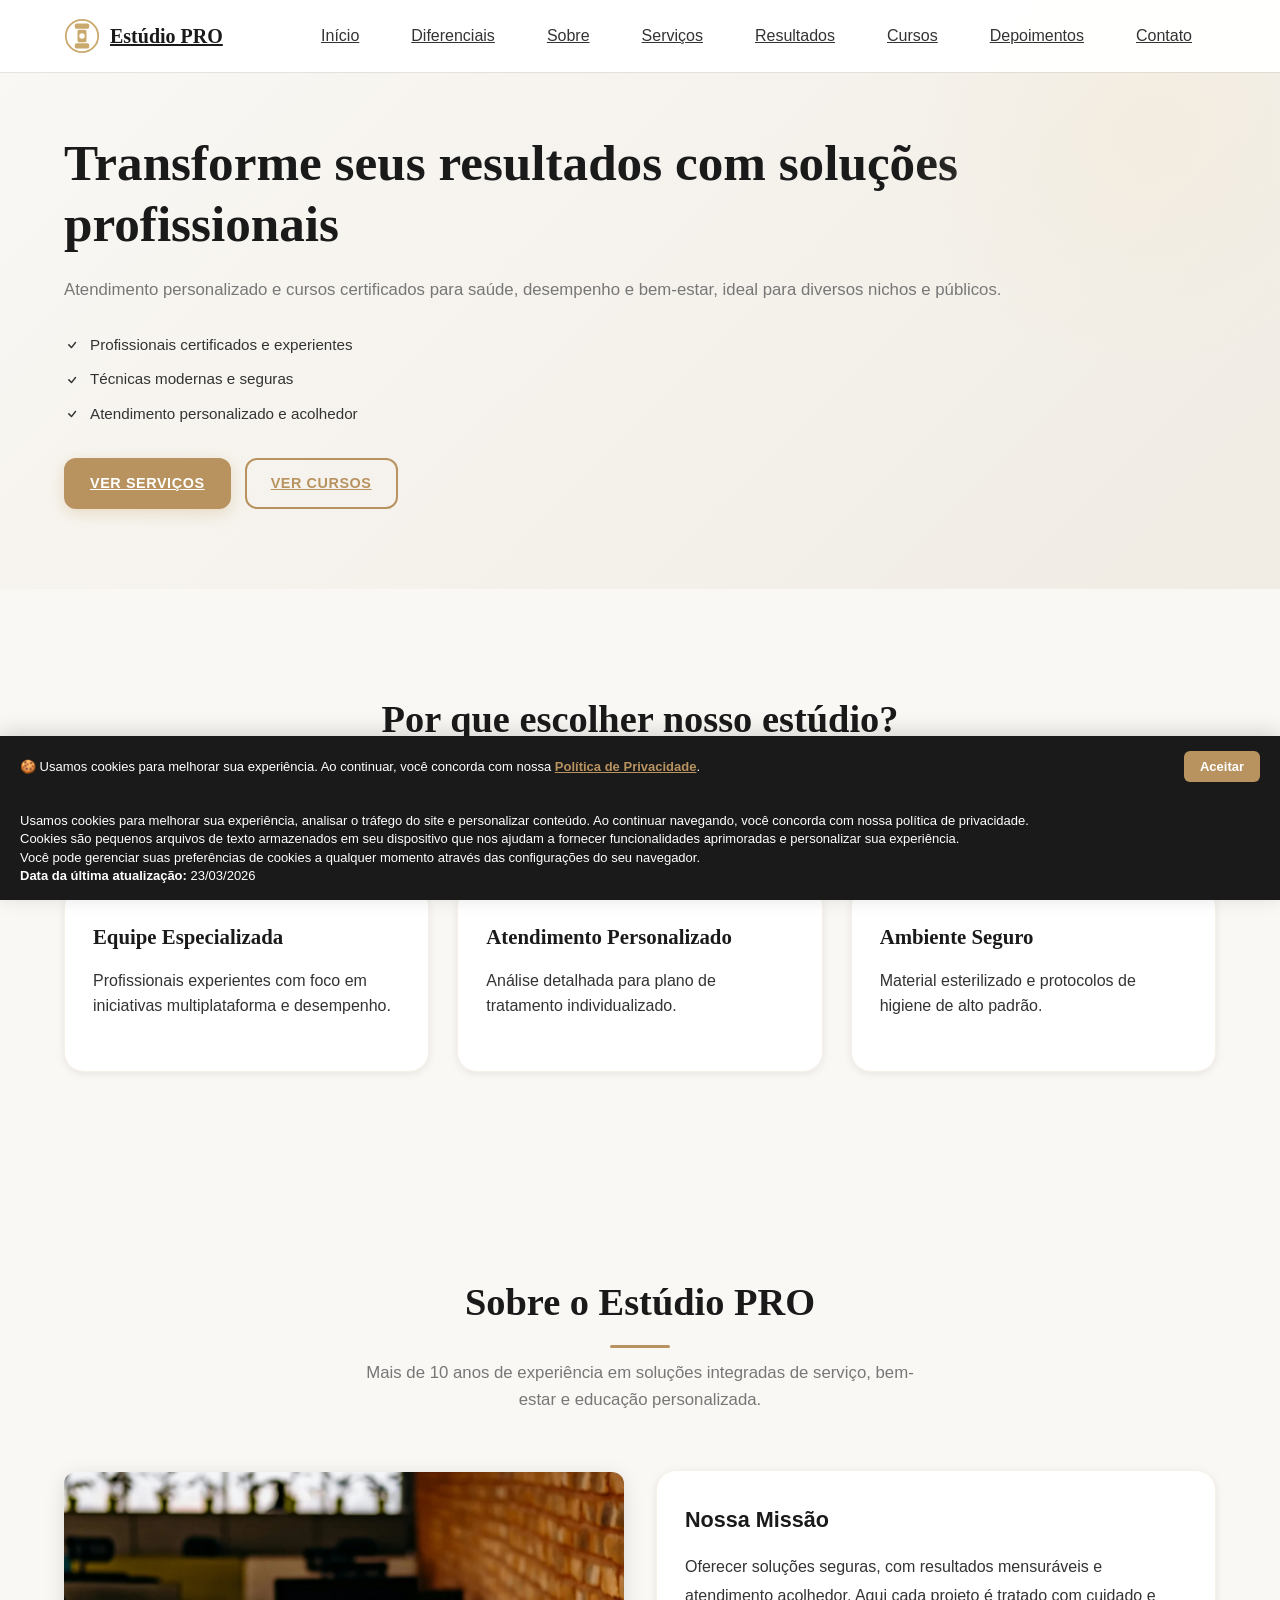
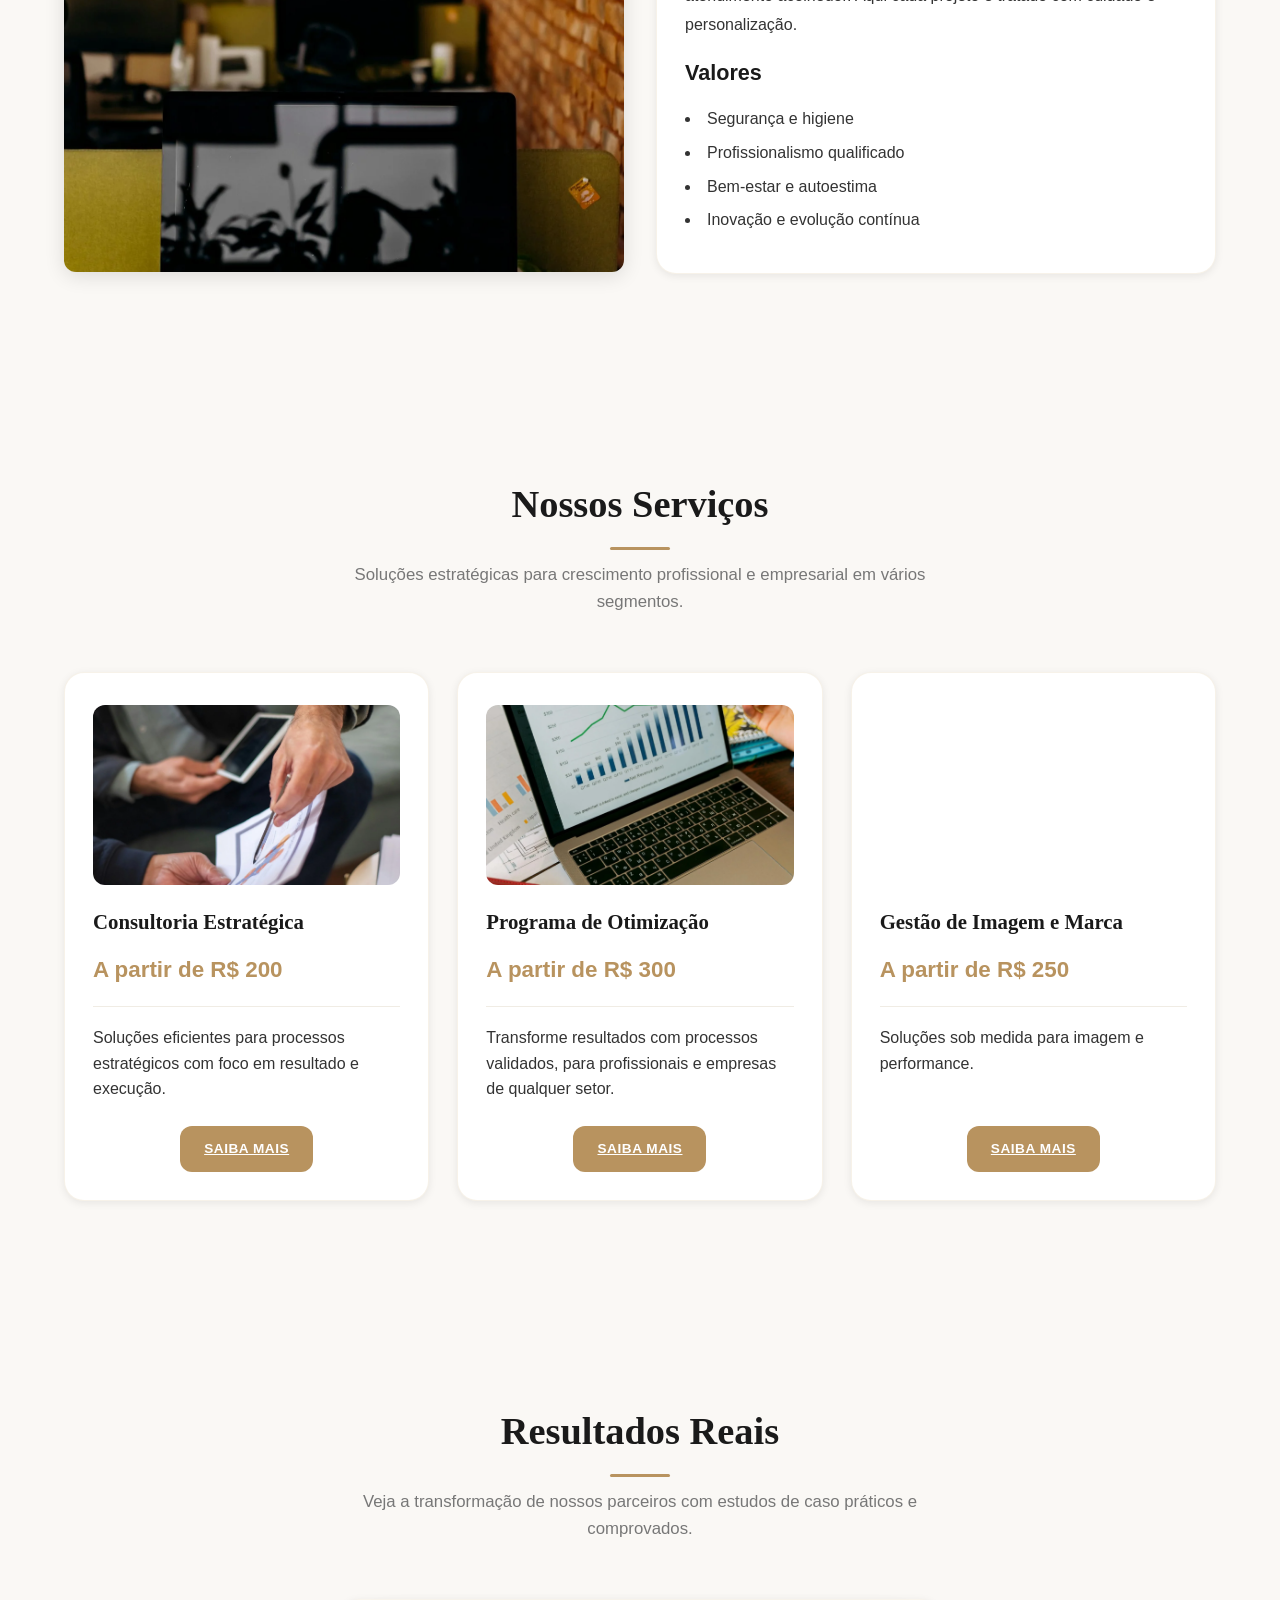
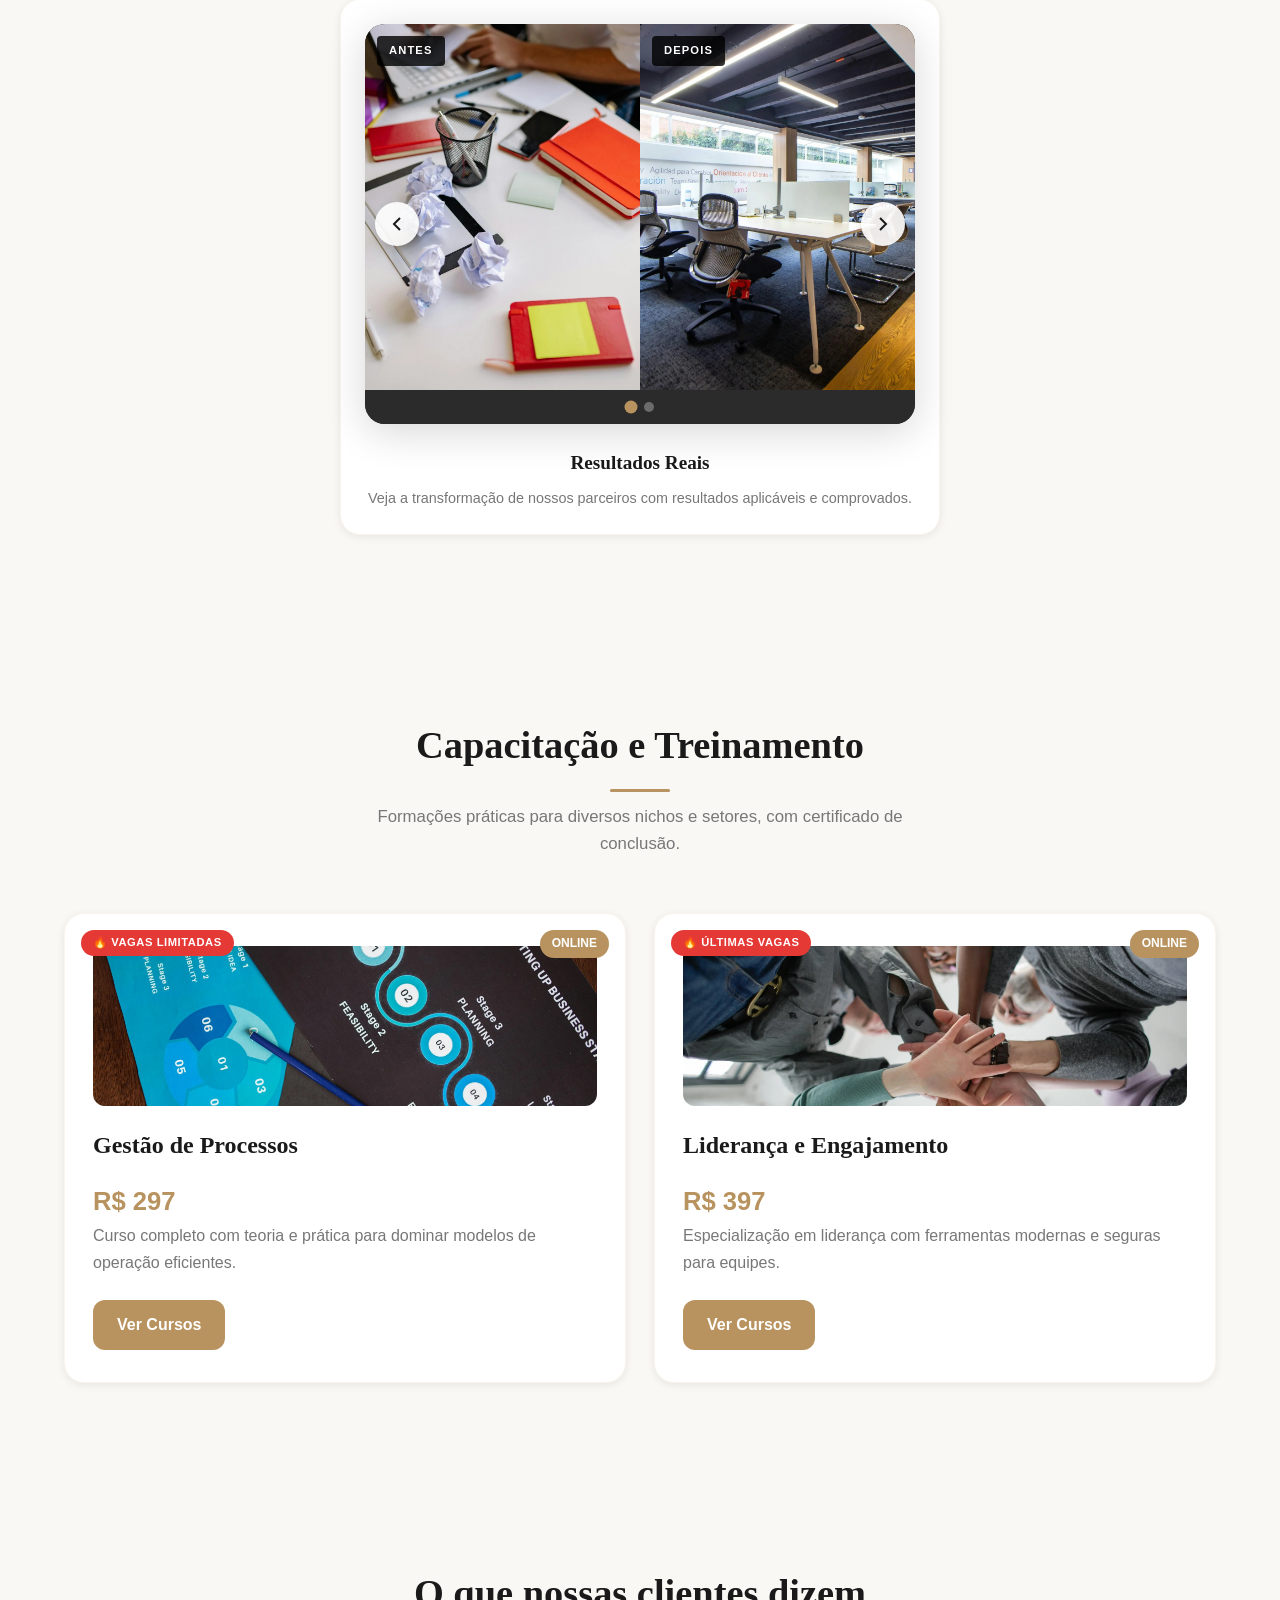
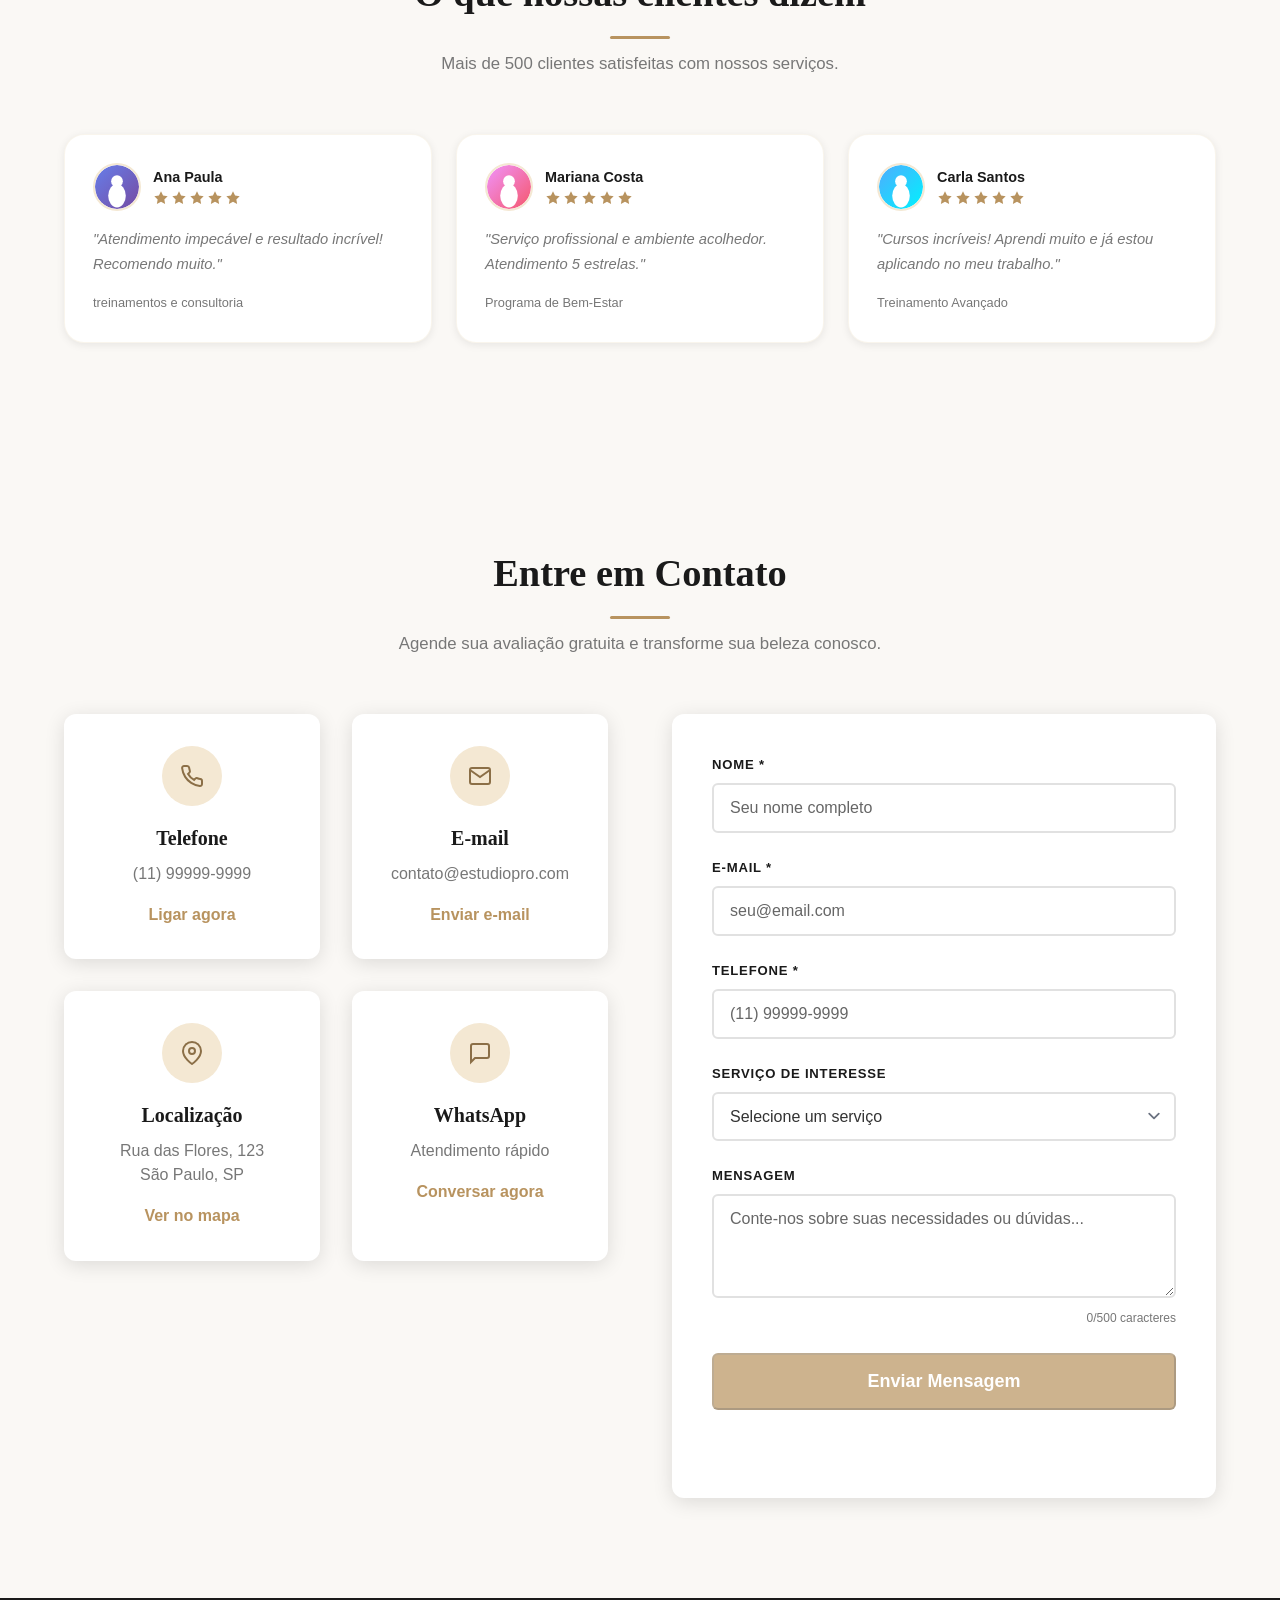
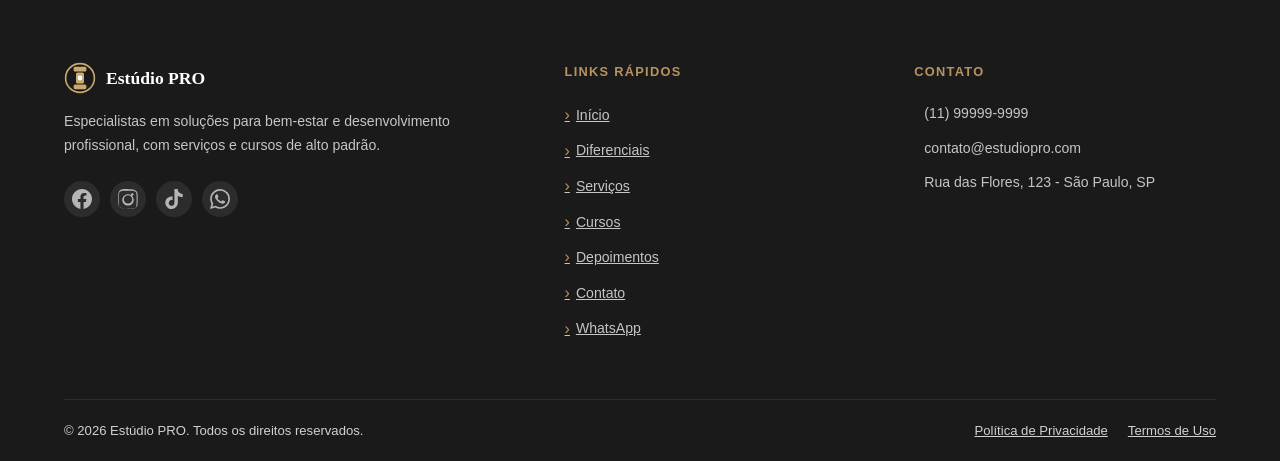
==== commit 6159252b: "Atualizar imagens contextuais e remover timestamps - Substituir imagens por versões contextuais de n" ====
--- a/index.html
+++ b/index.html
@@ -123,21 +123,12 @@
                         <a href="#contato" class="nav__link">Contato</a>
                     </li>
                 </ul>
-                
-                <button class="nav__close" id="nav-close" aria-label="Fechar menu">
-                    <svg width="24" height="24" viewBox="0 0 24 24" fill="none" stroke="currentColor" stroke-width="2">
-                        <line x1="18" y1="6" x2="6" y2="18"></line>
-                        <line x1="6" y1="6" x2="18" y2="18"></line>
-                    </svg>
-                </button>
             </div>
             
-            <button class="nav__toggle" id="nav-toggle" aria-label="Abrir menu">
-                <svg width="24" height="24" viewBox="0 0 24 24" fill="none" stroke="currentColor" stroke-width="2">
-                    <line x1="3" y1="12" x2="21" y2="12"></line>
-                    <line x1="3" y1="6" x2="21" y2="6"></line>
-                    <line x1="3" y1="18" x2="21" y2="18"></line>
-                </svg>
+            <button class="nav__toggle" id="nav-toggle" aria-label="Abrir menu" aria-expanded="false">
+                <span class="hamburger">
+                    <span></span>
+                </span>
             </button>
         </nav>
     </header>
@@ -190,17 +181,11 @@
                                     <div class="ba-slide__media">
                                         <div class="ba-image">
                                             <span>ANTES</span>
-                                            <picture>
-                                                <source srcset="./assets/images/antes-projetos-1.webp" type="image/webp">
-                                                <img src="./assets/images/antes-projetos-1.jpg" alt="treinamentos e consultoria antes: projeto desalinhada sem formato definido" width="300" height="200" fetchpriority="high" loading="eager" decoding="sync">
-                                            </picture>
+                                            <img src="./assets/images/antes-transformacao-1.jpg" alt="Antes do processo de transformação" width="300" height="200" loading="lazy" decoding="async">
                                         </div>
                                         <div class="ba-image">
                                             <span>DEPOIS</span>
-                                            <picture>
-                                                <source srcset="./assets/images/depois-projetos-1.webp" type="image/webp">
-                                                <img src="./assets/images/depois-projetos-1.jpg" alt="treinamentos e consultoria depois: projeto profissionalmente modelada com formato perfeito" width="300" height="200" loading="lazy" decoding="async">
-                                            </picture>
+                                            <img src="./assets/images/depois-transformacao-1.jpg" alt="Depois do processo de transformação" width="300" height="200" loading="lazy" decoding="async">
                                         </div>
                                     </div>
                                 </div>
@@ -208,17 +193,11 @@
                                     <div class="ba-slide__media">
                                         <div class="ba-image">
                                             <span>ANTES</span>
-                                            <picture>
-                                                <source srcset="./assets/images/antes-projeto-1.webp" type="image/webp">
-                                                <img src="./assets/images/antes-projeto-1.jpg" alt="Antes: avaliação de baseline para melhoria contínua" width="300" height="200" loading="lazy" decoding="async">
-                                            </picture>
+                                            <img src="./assets/images/antes-transformacao-2.jpg" alt="Antes do programa de transformação" width="300" height="200" loading="lazy" decoding="async">
                                         </div>
                                         <div class="ba-image">
                                             <span>DEPOIS</span>
-                                            <picture>
-                                                <source srcset="./assets/images/depois-projeto-1.webp" type="image/webp">
-                                                <img src="./assets/images/depois-projeto-1.jpg" alt="Depois: desempenho elevado com resultados medidos" width="300" height="200" loading="lazy" decoding="async">
-                                            </picture>
+                                            <img src="./assets/images/depois-transformacao-2.jpg" alt="Depois da implementação avançada" width="300" height="200" loading="lazy" decoding="async">
                                         </div>
                                     </div>
                                 </div>
@@ -226,17 +205,11 @@
                                     <div class="ba-slide__media">
                                         <div class="ba-image">
                                             <span>ANTES</span>
-                                            <picture>
-                                                <source srcset="./assets/images/antes-design-1.webp" type="image/webp">
-                                                <img src="./assets/images/antes-design-1.jpg" alt="treinamentos e consultoria antes: projeto irregular com falta de definição e simetria" width="300" height="200" loading="lazy" decoding="async">
-                                            </picture>
+                                            <img src="./assets/images/antes-transformacao-3.jpg" alt="Antes da otimização profissional" width="300" height="200" loading="lazy" decoding="async">
                                         </div>
                                         <div class="ba-image">
                                             <span>DEPOIS</span>
-                                            <picture>
-                                                <source srcset="./assets/images/depois-design-1.webp" type="image/webp">
-                                                <img src="./assets/images/depois-design-1.jpg" alt="treinamentos e consultoria depois: projeto bem definida, simétrica e com formato elegante" width="300" height="200" loading="lazy" decoding="async">
-                                            </picture>
+                                            <img src="./assets/images/depois-transformacao-3.jpg" alt="Depois da otimização completa" width="300" height="200" loading="lazy" decoding="async">
                                         </div>
                                     </div>
                                 </div>
@@ -310,8 +283,8 @@
                 <div class="about-grid">
                     <div class="about-images">
                         <picture>
-                            <source srcset="./assets/images/harmonizacao-facial-1.webp" type="image/webp">
-                                <img src="./assets/images/harmonizacao-facial-1.jpg" alt="treinamentos e consultoria personalizado" width="400" height="300" loading="lazy" decoding="async">
+                            <source srcset="./assets/images/sobre.webp" type="image/webp">
+                            <img src="./assets/images/sobre.jpg" alt="Equipa profissional de consultoria estratégica" width="400" height="300" loading="lazy" decoding="async">
                         </picture>
                     </div>
                     <div class="about-text">
@@ -340,7 +313,10 @@
                 <div class="services-grid">
                     <div class="service-card">
                         <div class="service__image">
-                            <img src="./assets/images/depilacao-laser-1.jpg" alt="Serviço especializado com eficiência e qualidade" width="400" height="300" loading="lazy" decoding="async">
+                            <picture>
+                                <source srcset="./assets/images/consultoria.webp" type="image/webp">
+                                <img src="./assets/images/consultoria.jpg" alt="Consultoria estratégica profissional em ambiente de negócios" width="400" height="300" loading="lazy" decoding="async">
+                            </picture>
                         </div>
                         <h3 class="service-card__title">Consultoria Estratégica</h3>
                         <div class="service__price">
@@ -352,7 +328,10 @@
 
                     <div class="service-card">
                         <div class="service__image">
-                            <img src="./assets/images/portfolio-transformacao-1.jpg" alt="Processo integrativo com foco em resultados aplicáveis" width="400" height="300" loading="lazy" decoding="async">
+                            <picture>
+                                <source srcset="./assets/images/otimizacao.webp" type="image/webp">
+                                <img src="./assets/images/otimizacao.jpg" alt="Otimização de processos e performance empresarial" width="400" height="300" loading="lazy" decoding="async">
+                            </picture>
                         </div>
                         <h3 class="service-card__title">Programa de Otimização</h3>
                         <div class="service__price">
@@ -364,7 +343,10 @@
 
                     <div class="service-card">
                         <div class="service__image">
-                            <img src="./assets/images/servico-generico-3.jpg" alt="Consultoria multiplataforma para marca pessoal e corporativa" width="400" height="300" loading="lazy" decoding="async">
+                            <picture>
+                                <source srcset="./assets/images/gestao.webp" type="image/webp">
+                                <img src="./assets/images/gestao.jpg" alt="Gestão de imagem e marca pessoal corporativa" width="400" height="300" loading="lazy" decoding="async">
+                            </picture>
                         </div>
                         <h3 class="service-card__title">Gestão de Imagem e Marca</h3>
                         <div class="service__price">
@@ -395,15 +377,15 @@
                                             <div class="ba-image">
                                                 <span>ANTES</span>
                                                 <picture>
-                                                    <source srcset="./assets/images/antes-projetos-1.webp" type="image/webp">
-                                                    <img src="./assets/images/antes-projetos-1.jpg" alt="Antes do processo de transforma��o" width="300" height="200" loading="lazy" decoding="async">
+                                                    <source srcset="./assets/images/antes-1.webp" type="image/webp">
+                                                    <img src="./assets/images/antes-1.jpg" alt="Antes: equipe desorganizada e processo ineficiente" width="300" height="200" loading="lazy" decoding="async">
                                                 </picture>
                                             </div>
                                             <div class="ba-image">
                                                 <span>DEPOIS</span>
                                                 <picture>
-                                                    <source srcset="./assets/images/depois-projetos-1.webp" type="image/webp">
-                                                    <img src="./assets/images/depois-projetos-1.jpg" alt="Depois da evolu��o entregues" width="300" height="200" loading="lazy" decoding="async">
+                                                    <source srcset="./assets/images/depois-1.webp" type="image/webp">
+                                                    <img src="./assets/images/depois-1.jpg" alt="Depois: equipe organizada e processo otimizado" width="300" height="200" loading="lazy" decoding="async">
                                                 </picture>
                                             </div>
                                         </div>
@@ -413,15 +395,15 @@
                                             <div class="ba-image">
                                                 <span>ANTES</span>
                                                 <picture>
-                                                    <source srcset="./assets/images/antes-projeto-1.webp" type="image/webp">
-                                                    <img src="./assets/images/antes-projeto-1.jpg" alt="Antes do programa de transformação" width="300" height="200" loading="lazy" decoding="async">
+                                                    <source srcset="./assets/images/antes-2.webp" type="image/webp">
+                                                    <img src="./assets/images/antes-2.jpg" alt="Antes: gestão desalinhada e comunicação ineficaz" width="300" height="200" loading="lazy" decoding="async">
                                                 </picture>
                                             </div>
                                             <div class="ba-image">
                                                 <span>DEPOIS</span>
                                                 <picture>
-                                                    <source srcset="./assets/images/depois-projeto-1.webp" type="image/webp">
-                                                    <img src="./assets/images/depois-projeto-1.jpg" alt="Depois da implementação avançada" width="300" height="200" loading="lazy" decoding="async">
+                                                    <source srcset="./assets/images/depois-2.webp" type="image/webp">
+                                                    <img src="./assets/images/depois-2.jpg" alt="Depois: gestão alinhada e comunicação eficaz" width="300" height="200" loading="lazy" decoding="async">
                                                 </picture>
                                             </div>
                                         </div>
@@ -462,8 +444,8 @@
                     <div class="course-card">
                         <div class="course__image">
                             <picture>
-                                <source srcset="https://via.placeholder.com/400x300.png?text=Curso+Gestao+de+Processos" type="image/webp">
-                                <img src="https://via.placeholder.com/400x300.png?text=Gestao+de+Processos" alt="Curso de gestão de processos e produtividade" width="400" height="300" loading="lazy" decoding="async">
+                                <source srcset="./assets/images/curso-1.webp" type="image/webp">
+                                <img src="./assets/images/curso-1.jpg" alt="Curso de gestão de processos e produtividade" width="400" height="300" loading="lazy" decoding="async">
                             </picture>
                         </div>
                         <div class="course__badge">ONLINE</div>
@@ -479,8 +461,8 @@
                     <div class="course-card">
                         <div class="course__image">
                             <picture>
-                                <source srcset="https://via.placeholder.com/400x300.png?text=Lideranca+e+Engajamento" type="image/webp">
-                                <img src="https://via.placeholder.com/400x300.png?text=Lideranca+e+Engajamento" alt="Curso de liderança e engajamento de equipes" width="400" height="300" loading="lazy" decoding="async">
+                                <source srcset="./assets/images/cursos-2.webp" type="image/webp">
+                                <img src="./assets/images/cursos-2.jpg" alt="Curso de liderança e engajamento de equipes" width="400" height="300" loading="lazy" decoding="async">
                             </picture>
                         </div>
                         <div class="course__badge">ONLINE</div>
--- a/assets/css/style.css
+++ b/assets/css/style.css
@@ -284,23 +284,121 @@
 .nav__toggle {
   display: none;
   cursor: pointer;
-  font-size: 1.4rem;
-  color: var(--dark);
   padding: 6px;
   transition: var(--transition);
-}
-.nav__toggle:hover { color: var(--primary); }
+  z-index: 1006;
+  background: transparent;
+  border: none;
+}
+
+/* Garantir que o toggle seja visível apenas em mobile */
+@media (max-width: 1024px) {
+  .nav__toggle { 
+    display: flex; 
+    align-items: center;
+    justify-content: center;
+  }
+}
+
+/* Hamburger Menu Melhorado */
+.hamburger {
+  display: block;
+  width: 24px;
+  height: 20px;
+  position: relative;
+  background: transparent;
+  border: none;
+  cursor: pointer;
+}
+
+.hamburger::before,
+.hamburger::after,
+.hamburger span {
+  content: '';
+  display: block;
+  position: absolute;
+  left: 0;
+  width: 100%;
+  height: 3px;
+  background: var(--primary);
+  border-radius: 2px;
+  transition: var(--transition);
+  transform-origin: center;
+}
+
+.hamburger span {
+  top: 50%;
+  transform: translateY(-50%);
+}
+
+.hamburger::before {
+  top: 0;
+}
+
+.hamburger::after {
+  bottom: 0;
+}
+
+/* Animação do hambúrguer para X */
+.nav__toggle[aria-expanded="true"] .hamburger span {
+  opacity: 0;
+  transform: translateY(-50%) scale(0);
+}
+
+.nav__toggle[aria-expanded="true"] .hamburger::before {
+  top: 50%;
+  transform: translateY(-50%) rotate(45deg);
+}
+
+.nav__toggle[aria-expanded="true"] .hamburger::after {
+  bottom: 50%;
+  transform: translateY(50%) rotate(-45deg);
+}
+
+.nav__toggle:hover { 
+  transform: scale(1.05);
+}
 
 .nav__close {
   display: none;
   position: absolute;
-  top: 20px; right: 24px;
+  top: 20px;
+  right: 24px;
   font-size: 1.4rem;
   cursor: pointer;
-  color: var(--dark);
-  transition: var(--transition);
-}
-.nav__close:hover { color: var(--primary); }
+  transition: var(--transition);
+  background: transparent;
+  border: none;
+  padding: 8px;
+  z-index: 1006;
+  outline: none;
+  box-shadow: none;
+}
+
+.nav__close svg {
+  width: 24px;
+  height: 24px;
+  stroke: var(--dark) !important;
+  transition: var(--transition);
+  color: transparent !important;
+  fill: none !important;
+  filter: none !important;
+}
+
+/* Garantir que não haja pseudo-elementos no botão */
+.nav__close::before,
+.nav__close::after {
+  display: none !important;
+}
+
+.nav__close:hover svg {
+  stroke: var(--primary) !important;
+}
+
+.nav__close:hover { 
+  outline: none;
+  box-shadow: none;
+}
 
 /* ============================================================
    HERO (hero-mobile = hero principal de cada página)
@@ -558,17 +656,28 @@
 .service-card {
   background: var(--white);
   border-radius: var(--radius-lg);
-  padding: 32px 28px;
+  padding: 32px 28px 28px;
   box-shadow: var(--shadow-sm);
   transition: var(--transition);
   display: flex;
   flex-direction: column;
   border: 1px solid rgba(201,169,110,.15);
+  height: 100%;
 }
 .service-card:hover {
   transform: translateY(-6px);
   box-shadow: var(--shadow-lg);
   border-color: var(--primary-light);
+}
+
+/* Alinhamento para botões Saiba Mais */
+.service-card .service-btn {
+  align-self: center;
+  margin-top: auto;
+}
+
+.service-card p {
+  margin-bottom: 24px;
 }
 
 .service__image {
@@ -1179,13 +1288,23 @@
   .nav__overlay {
     position: fixed;
     inset: 0;
-    background: rgba(0,0,0,.4);
-    z-index: 1000;
+    background: rgba(0,0,0,0);
+    z-index: 999;
     opacity: 0;
     visibility: hidden;
     transition: var(--transition);
-  }
-  .nav__overlay.open { opacity: 1; visibility: visible; }
+    pointer-events: none;
+  }
+  .nav__overlay.open { 
+    opacity: 1; 
+    visibility: visible;
+  }
+  
+  /* Blur no conteúdo quando menu está aberto via classe no body */
+  body.menu-open > *:not(.header):not(.nav__menu):not(.nav__toggle):not(.nav__close):not(.nav__overlay) {
+    filter: blur(8px);
+    -webkit-filter: blur(8px);
+  }
 }
 
 /* ============================================================
@@ -1204,7 +1323,7 @@
     padding: 80px 32px 40px;
     flex-direction: column;
     align-items: flex-start;
-    z-index: 1001;
+    z-index: 1005;
     transition: right .35s ease;
     display: flex;
   }
@@ -1238,13 +1357,23 @@
   .nav__overlay {
     position: fixed;
     inset: 0;
-    background: rgba(0,0,0,.4);
-    z-index: 1000;
+    background: rgba(0,0,0,0);
+    z-index: 999;
     opacity: 0;
     visibility: hidden;
     transition: var(--transition);
-  }
-  .nav__overlay.open { opacity: 1; visibility: visible; }
+    pointer-events: none;
+  }
+  .nav__overlay.open { 
+    opacity: 1; 
+    visibility: visible;
+  }
+  
+  /* Blur no conteúdo quando menu está aberto via classe no body */
+  body.menu-open > *:not(.header):not(.nav__menu):not(.nav__toggle):not(.nav__close):not(.nav__overlay) {
+    filter: blur(8px);
+    -webkit-filter: blur(8px);
+  }
 
   /* Hero */
   .hero-mobile {
@@ -1262,6 +1391,10 @@
     gap: 36px;
   }
   .about__avatar { max-width: 260px; margin: 0 auto; }
+  .about-grid {
+    grid-template-columns: 1fr;
+    gap: 28px;
+  }
 
   /* Services */
   .services-section { padding: 56px 0; }
@@ -1290,6 +1423,10 @@
   .hero-mobile__cta { width: 100%; justify-content: center; }
   .section { padding: 56px 0; }
   .service-card { padding: 24px 20px; }
+  .about-grid {
+    grid-template-columns: 1fr;
+    gap: 20px;
+  }
 }
 /* ============================================================
    PORTFOLIO CAROUSEL
@@ -1870,4 +2007,4 @@
   .contact-card {
     padding: 1.25rem;
   }
-}+}
--- a/assets/css/style.css
+++ b/assets/css/style.css
@@ -284,23 +284,121 @@
 .nav__toggle {
   display: none;
   cursor: pointer;
-  font-size: 1.4rem;
-  color: var(--dark);
   padding: 6px;
   transition: var(--transition);
-}
-.nav__toggle:hover { color: var(--primary); }
+  z-index: 1006;
+  background: transparent;
+  border: none;
+}
+
+/* Garantir que o toggle seja visível apenas em mobile */
+@media (max-width: 1024px) {
+  .nav__toggle { 
+    display: flex; 
+    align-items: center;
+    justify-content: center;
+  }
+}
+
+/* Hamburger Menu Melhorado */
+.hamburger {
+  display: block;
+  width: 24px;
+  height: 20px;
+  position: relative;
+  background: transparent;
+  border: none;
+  cursor: pointer;
+}
+
+.hamburger::before,
+.hamburger::after,
+.hamburger span {
+  content: '';
+  display: block;
+  position: absolute;
+  left: 0;
+  width: 100%;
+  height: 3px;
+  background: var(--primary);
+  border-radius: 2px;
+  transition: var(--transition);
+  transform-origin: center;
+}
+
+.hamburger span {
+  top: 50%;
+  transform: translateY(-50%);
+}
+
+.hamburger::before {
+  top: 0;
+}
+
+.hamburger::after {
+  bottom: 0;
+}
+
+/* Animação do hambúrguer para X */
+.nav__toggle[aria-expanded="true"] .hamburger span {
+  opacity: 0;
+  transform: translateY(-50%) scale(0);
+}
+
+.nav__toggle[aria-expanded="true"] .hamburger::before {
+  top: 50%;
+  transform: translateY(-50%) rotate(45deg);
+}
+
+.nav__toggle[aria-expanded="true"] .hamburger::after {
+  bottom: 50%;
+  transform: translateY(50%) rotate(-45deg);
+}
+
+.nav__toggle:hover { 
+  transform: scale(1.05);
+}
 
 .nav__close {
   display: none;
   position: absolute;
-  top: 20px; right: 24px;
+  top: 20px;
+  right: 24px;
   font-size: 1.4rem;
   cursor: pointer;
-  color: var(--dark);
-  transition: var(--transition);
-}
-.nav__close:hover { color: var(--primary); }
+  transition: var(--transition);
+  background: transparent;
+  border: none;
+  padding: 8px;
+  z-index: 1006;
+  outline: none;
+  box-shadow: none;
+}
+
+.nav__close svg {
+  width: 24px;
+  height: 24px;
+  stroke: var(--dark) !important;
+  transition: var(--transition);
+  color: transparent !important;
+  fill: none !important;
+  filter: none !important;
+}
+
+/* Garantir que não haja pseudo-elementos no botão */
+.nav__close::before,
+.nav__close::after {
+  display: none !important;
+}
+
+.nav__close:hover svg {
+  stroke: var(--primary) !important;
+}
+
+.nav__close:hover { 
+  outline: none;
+  box-shadow: none;
+}
 
 /* ============================================================
    HERO (hero-mobile = hero principal de cada página)
@@ -558,17 +656,28 @@
 .service-card {
   background: var(--white);
   border-radius: var(--radius-lg);
-  padding: 32px 28px;
+  padding: 32px 28px 28px;
   box-shadow: var(--shadow-sm);
   transition: var(--transition);
   display: flex;
   flex-direction: column;
   border: 1px solid rgba(201,169,110,.15);
+  height: 100%;
 }
 .service-card:hover {
   transform: translateY(-6px);
   box-shadow: var(--shadow-lg);
   border-color: var(--primary-light);
+}
+
+/* Alinhamento para botões Saiba Mais */
+.service-card .service-btn {
+  align-self: center;
+  margin-top: auto;
+}
+
+.service-card p {
+  margin-bottom: 24px;
 }
 
 .service__image {
@@ -1179,13 +1288,23 @@
   .nav__overlay {
     position: fixed;
     inset: 0;
-    background: rgba(0,0,0,.4);
-    z-index: 1000;
+    background: rgba(0,0,0,0);
+    z-index: 999;
     opacity: 0;
     visibility: hidden;
     transition: var(--transition);
-  }
-  .nav__overlay.open { opacity: 1; visibility: visible; }
+    pointer-events: none;
+  }
+  .nav__overlay.open { 
+    opacity: 1; 
+    visibility: visible;
+  }
+  
+  /* Blur no conteúdo quando menu está aberto via classe no body */
+  body.menu-open > *:not(.header):not(.nav__menu):not(.nav__toggle):not(.nav__close):not(.nav__overlay) {
+    filter: blur(8px);
+    -webkit-filter: blur(8px);
+  }
 }
 
 /* ============================================================
@@ -1204,7 +1323,7 @@
     padding: 80px 32px 40px;
     flex-direction: column;
     align-items: flex-start;
-    z-index: 1001;
+    z-index: 1005;
     transition: right .35s ease;
     display: flex;
   }
@@ -1238,13 +1357,23 @@
   .nav__overlay {
     position: fixed;
     inset: 0;
-    background: rgba(0,0,0,.4);
-    z-index: 1000;
+    background: rgba(0,0,0,0);
+    z-index: 999;
     opacity: 0;
     visibility: hidden;
     transition: var(--transition);
-  }
-  .nav__overlay.open { opacity: 1; visibility: visible; }
+    pointer-events: none;
+  }
+  .nav__overlay.open { 
+    opacity: 1; 
+    visibility: visible;
+  }
+  
+  /* Blur no conteúdo quando menu está aberto via classe no body */
+  body.menu-open > *:not(.header):not(.nav__menu):not(.nav__toggle):not(.nav__close):not(.nav__overlay) {
+    filter: blur(8px);
+    -webkit-filter: blur(8px);
+  }
 
   /* Hero */
   .hero-mobile {
@@ -1262,6 +1391,10 @@
     gap: 36px;
   }
   .about__avatar { max-width: 260px; margin: 0 auto; }
+  .about-grid {
+    grid-template-columns: 1fr;
+    gap: 28px;
+  }
 
   /* Services */
   .services-section { padding: 56px 0; }
@@ -1290,6 +1423,10 @@
   .hero-mobile__cta { width: 100%; justify-content: center; }
   .section { padding: 56px 0; }
   .service-card { padding: 24px 20px; }
+  .about-grid {
+    grid-template-columns: 1fr;
+    gap: 20px;
+  }
 }
 /* ============================================================
    PORTFOLIO CAROUSEL
@@ -1870,4 +2007,4 @@
   .contact-card {
     padding: 1.25rem;
   }
-}+}
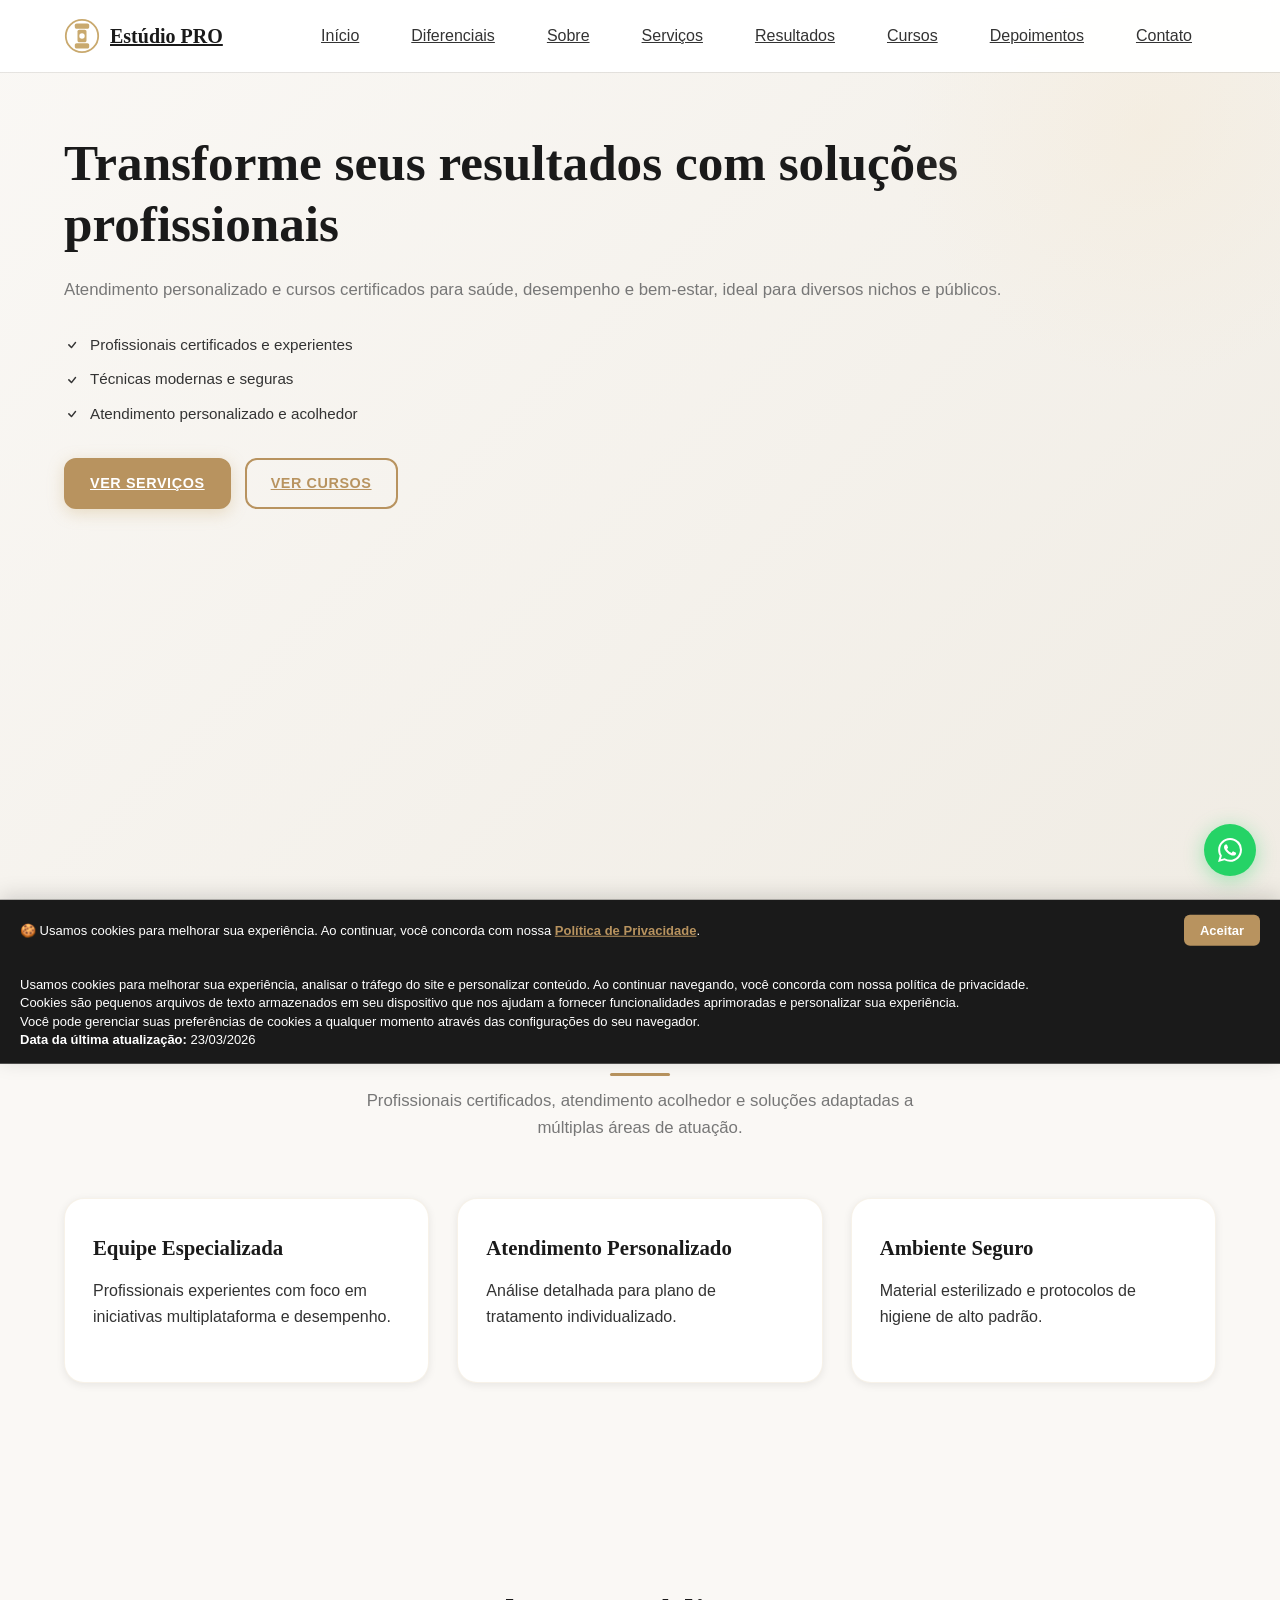
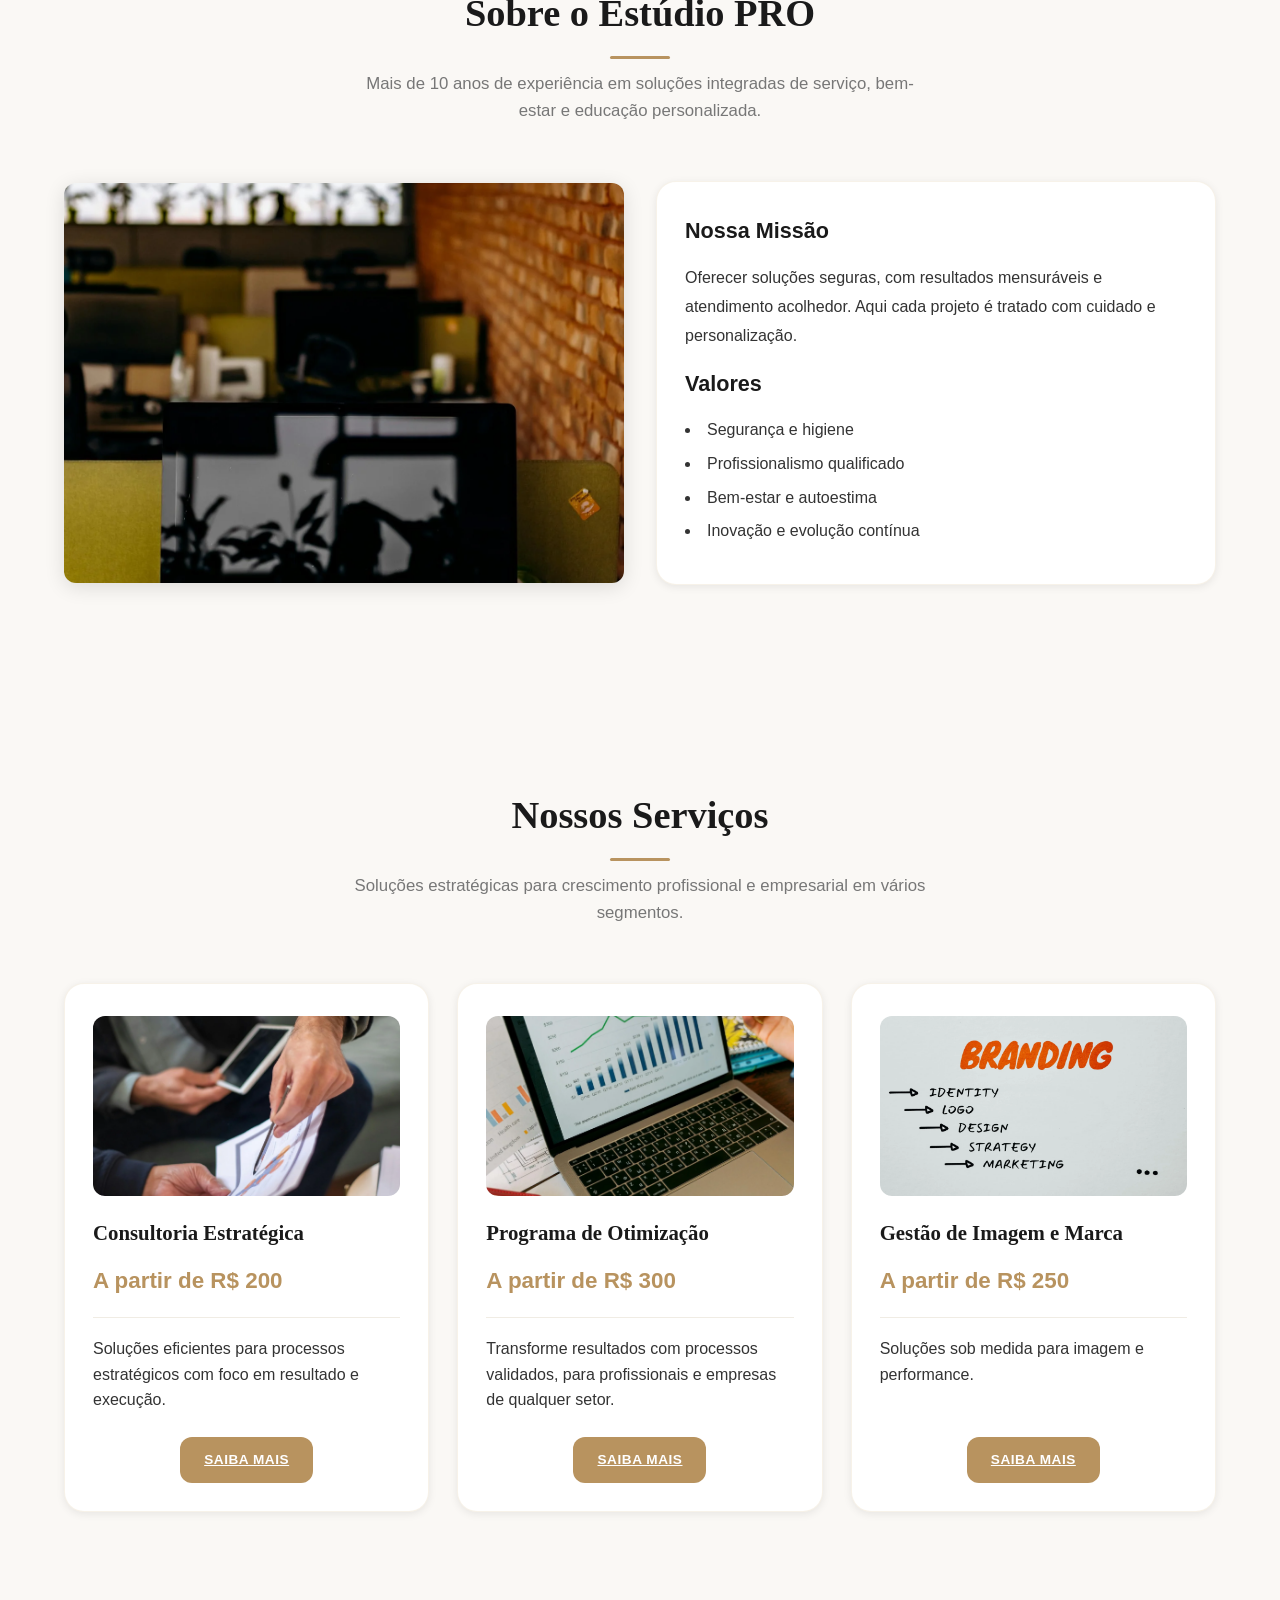
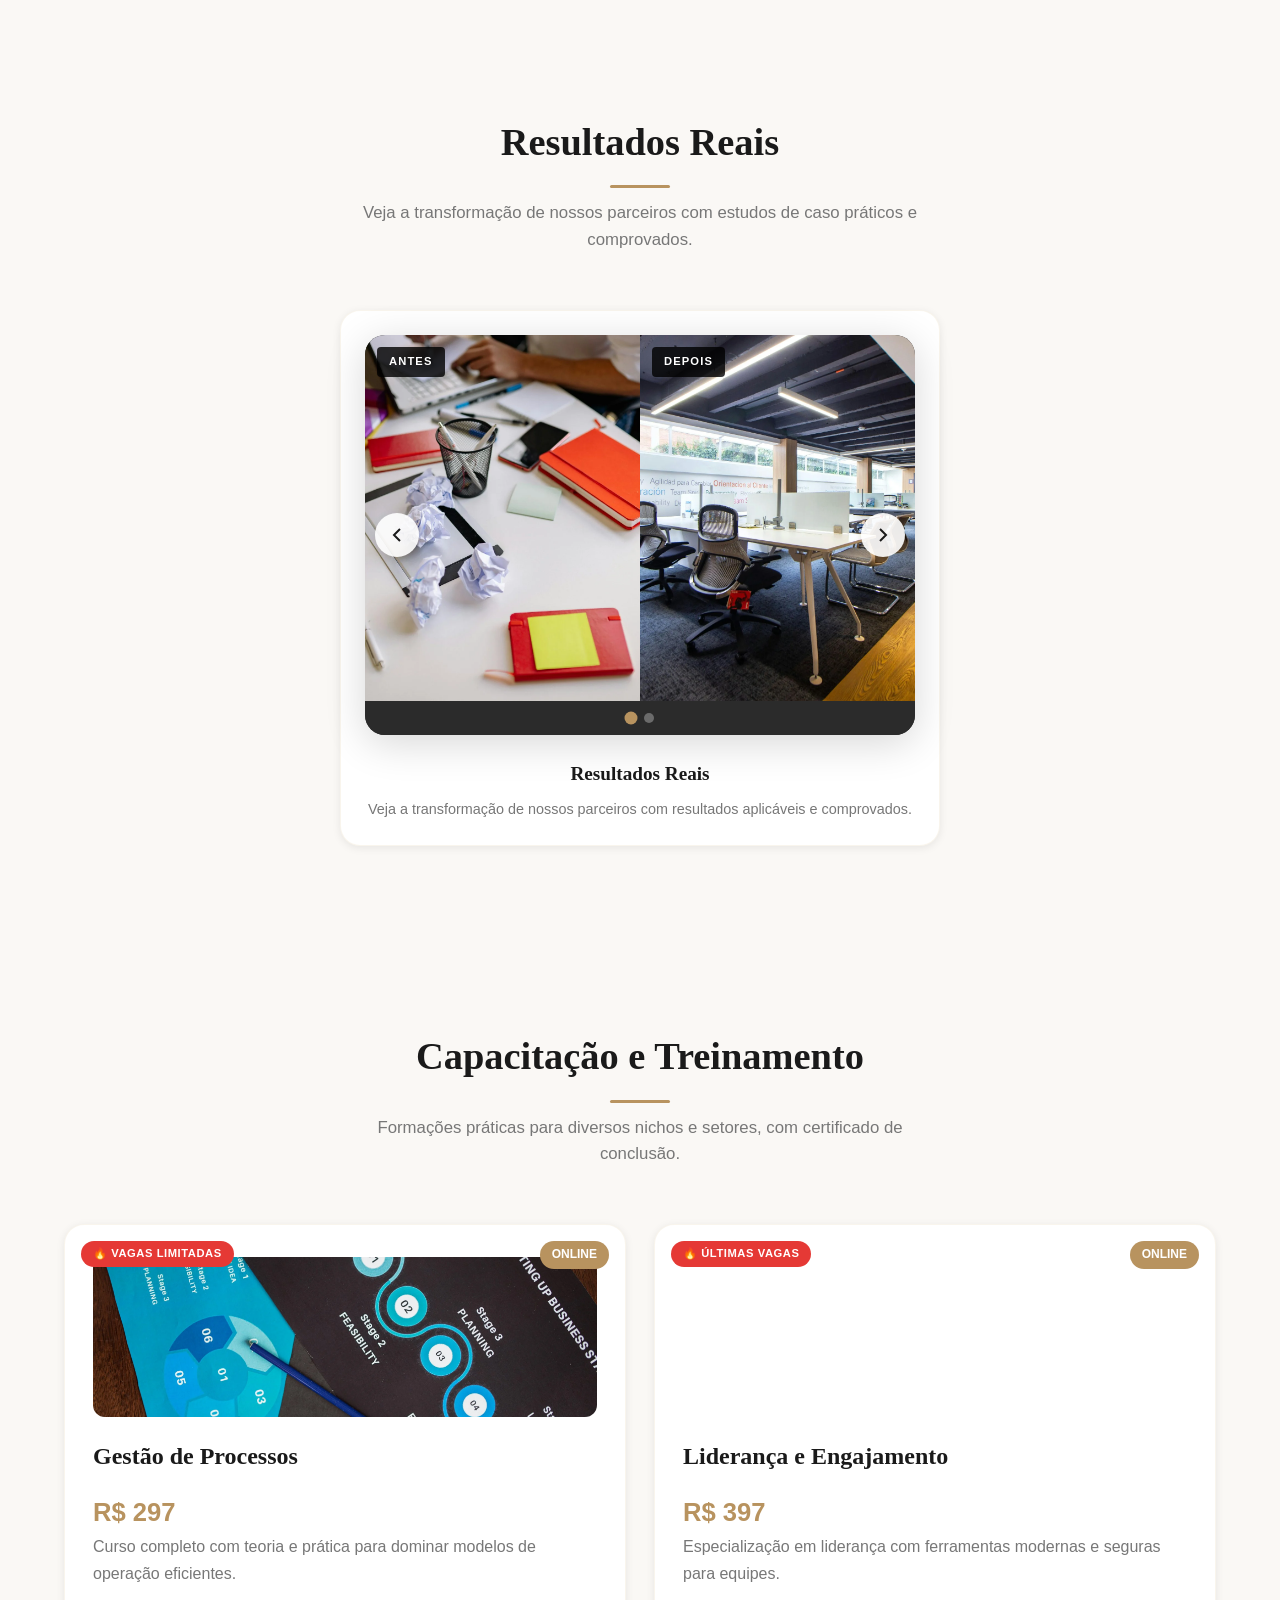
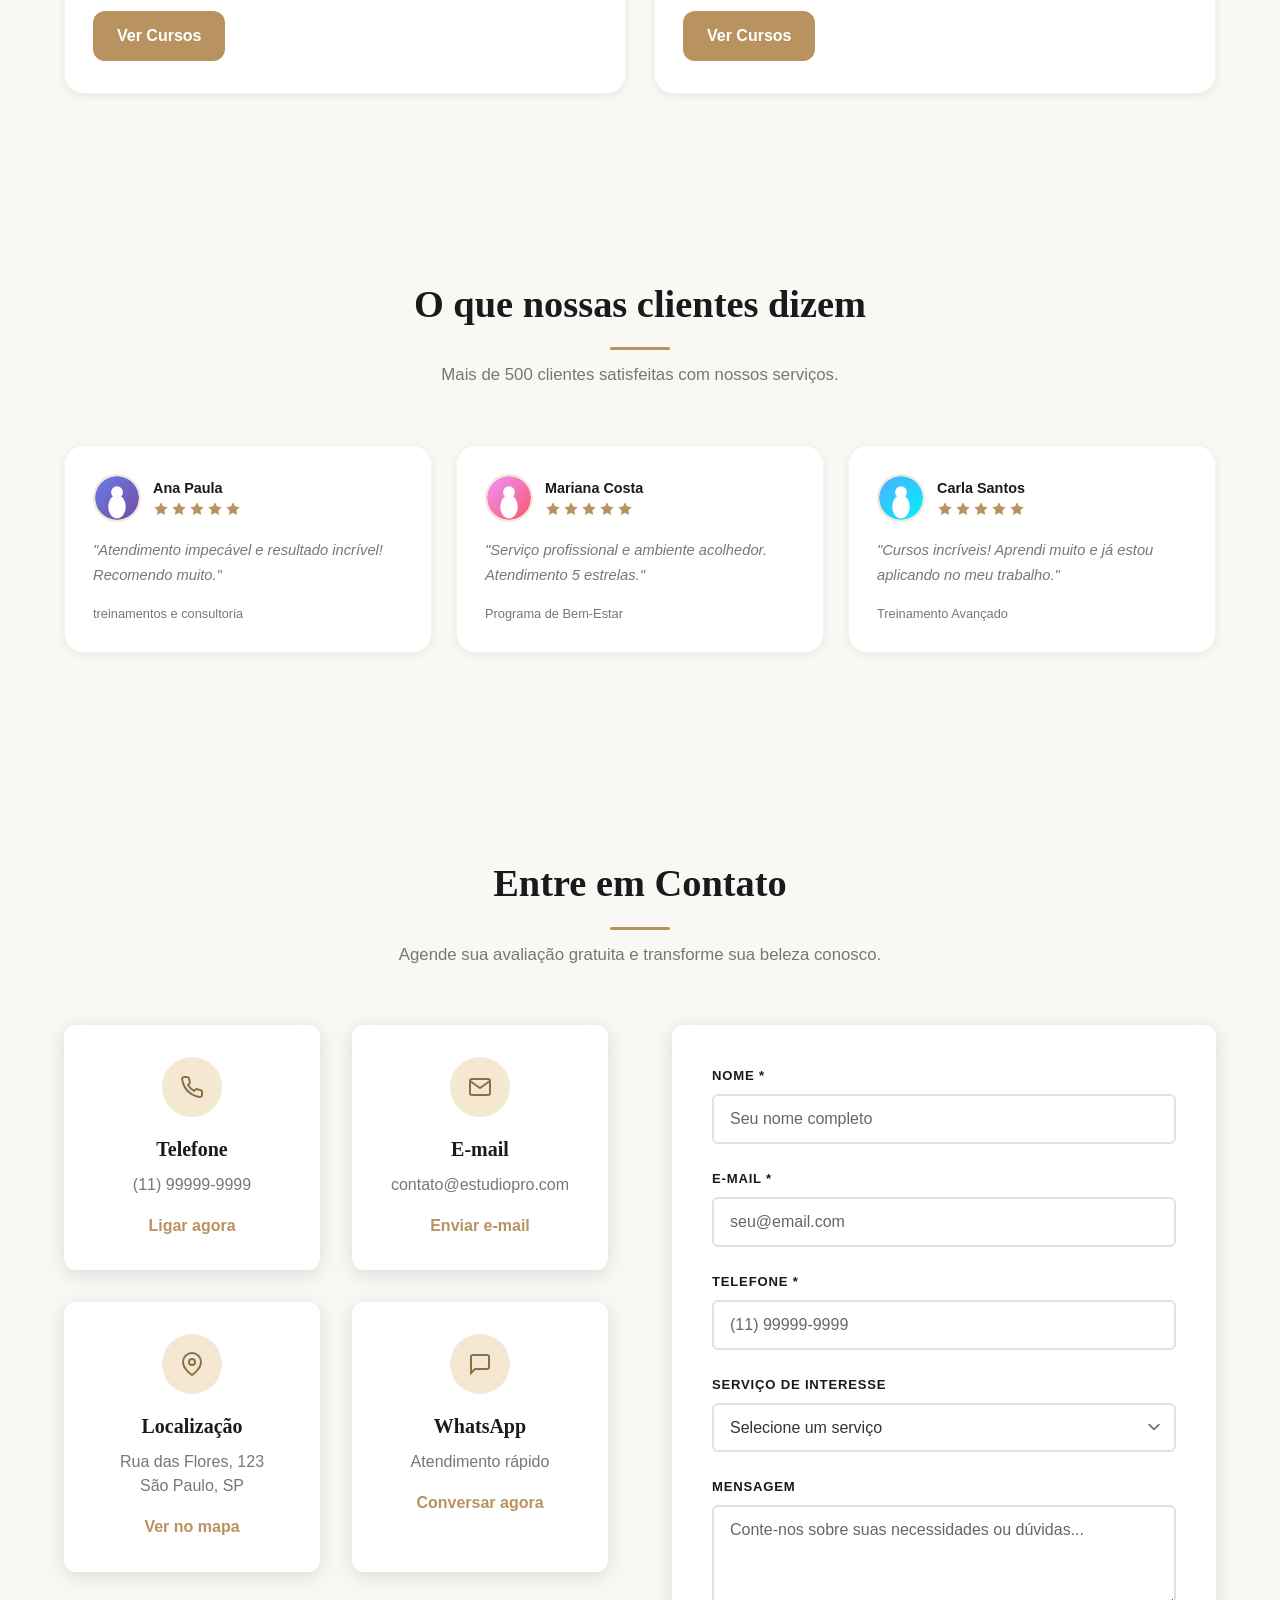
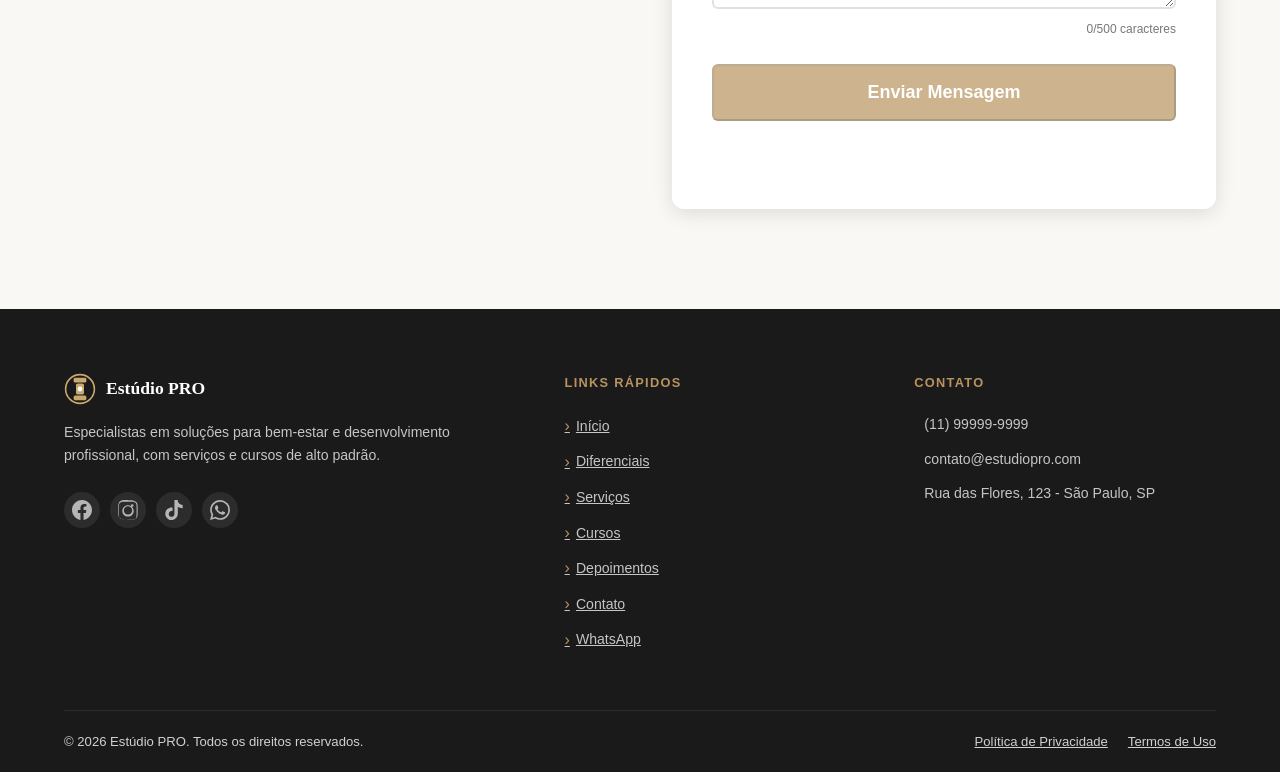
==== commit 70dd4827: "Otimizar performance para Lighthouse - Adicionar critical CSS inline para renderização inicial - Imp" ====
--- a/index.html
+++ b/index.html
@@ -27,12 +27,31 @@
     
     <!-- Preload critical resources -->
     <link rel="preload" href="./assets/css/style.css" as="style">
+    <link rel="preload" href="./assets/css/accessibility.css" as="style">
+    <link rel="preload" href="./assets/css/privacy-popup.css" as="style">
     <link rel="preload" href="./assets/js/main.js" as="script">
     
-    <!-- Stylesheets -->
-    <link rel="stylesheet" href="./assets/css/style.css">
-    <link rel="stylesheet" href="./assets/css/accessibility.css">
-    <link rel="stylesheet" href="./assets/css/privacy-popup.css">
+    <!-- Preload critical images -->
+    <link rel="preload" href="./assets/images/consultoria.webp" as="image" type="image/webp">
+    <link rel="preload" href="./assets/images/sobre.webp" as="image" type="image/webp">
+    <link rel="preload" href="./assets/images/curso-1.webp" as="image" type="image/webp">
+    
+    <!-- Critical CSS inline -->
+    <style>
+        /* Critical CSS para renderização inicial */
+        body{margin:0;font-family:var(--body-font);line-height:1.6}
+        .container{max-width:1200px;margin:0 auto;padding:0 20px}
+        .header{position:fixed;top:0;left:0;width:100%;z-index:100;background:var(--white)}
+        .hero-mobile{min-height:100vh;padding:120px 0 60px}
+    </style>
+    
+    <!-- Stylesheets com carregamento assíncrono -->
+    <link rel="stylesheet" href="./assets/css/style.css" media="print" onload="this.media='all'">
+    <link rel="stylesheet" href="./assets/css/accessibility.css" media="print" onload="this.media='all'">
+    <link rel="stylesheet" href="./assets/css/privacy-popup.css" media="print" onload="this.media='all'">
+    <noscript><link rel="stylesheet" href="./assets/css/style.css"></noscript>
+    <noscript><link rel="stylesheet" href="./assets/css/accessibility.css"></noscript>
+    <noscript><link rel="stylesheet" href="./assets/css/privacy-popup.css"></noscript>
     
     <!-- Favicon -->
     <link rel="icon" type="image/svg+xml" href="./assets/images/favicon.svg">
@@ -315,7 +334,7 @@
                         <div class="service__image">
                             <picture>
                                 <source srcset="./assets/images/consultoria.webp" type="image/webp">
-                                <img src="./assets/images/consultoria.jpg" alt="Consultoria estratégica profissional em ambiente de negócios" width="400" height="300" loading="lazy" decoding="async">
+                                <img src="./assets/images/consultoria.jpg" alt="Consultoria estratégica profissional em ambiente de negócios" width="400" height="300" loading="lazy" decoding="async" fetchpriority="low">
                             </picture>
                         </div>
                         <h3 class="service-card__title">Consultoria Estratégica</h3>
@@ -795,8 +814,18 @@
         </svg>
     </a>
 
-    <!-- Scripts -->
-    <script src="./assets/js/privacy-popup.js"></script>
-    <script defer src="./assets/js/main.js"></script>
+    <!-- Scripts otimizados -->
+    <script>
+        // Preload critical scripts
+        const script1 = document.createElement('script');
+        script1.src = './assets/js/main.js';
+        script1.async = true;
+        document.head.appendChild(script1);
+        
+        const script2 = document.createElement('script');
+        script2.src = './assets/js/privacy-popup.js';
+        script2.async = true;
+        document.head.appendChild(script2);
+    </script>
 </body>
 </html>
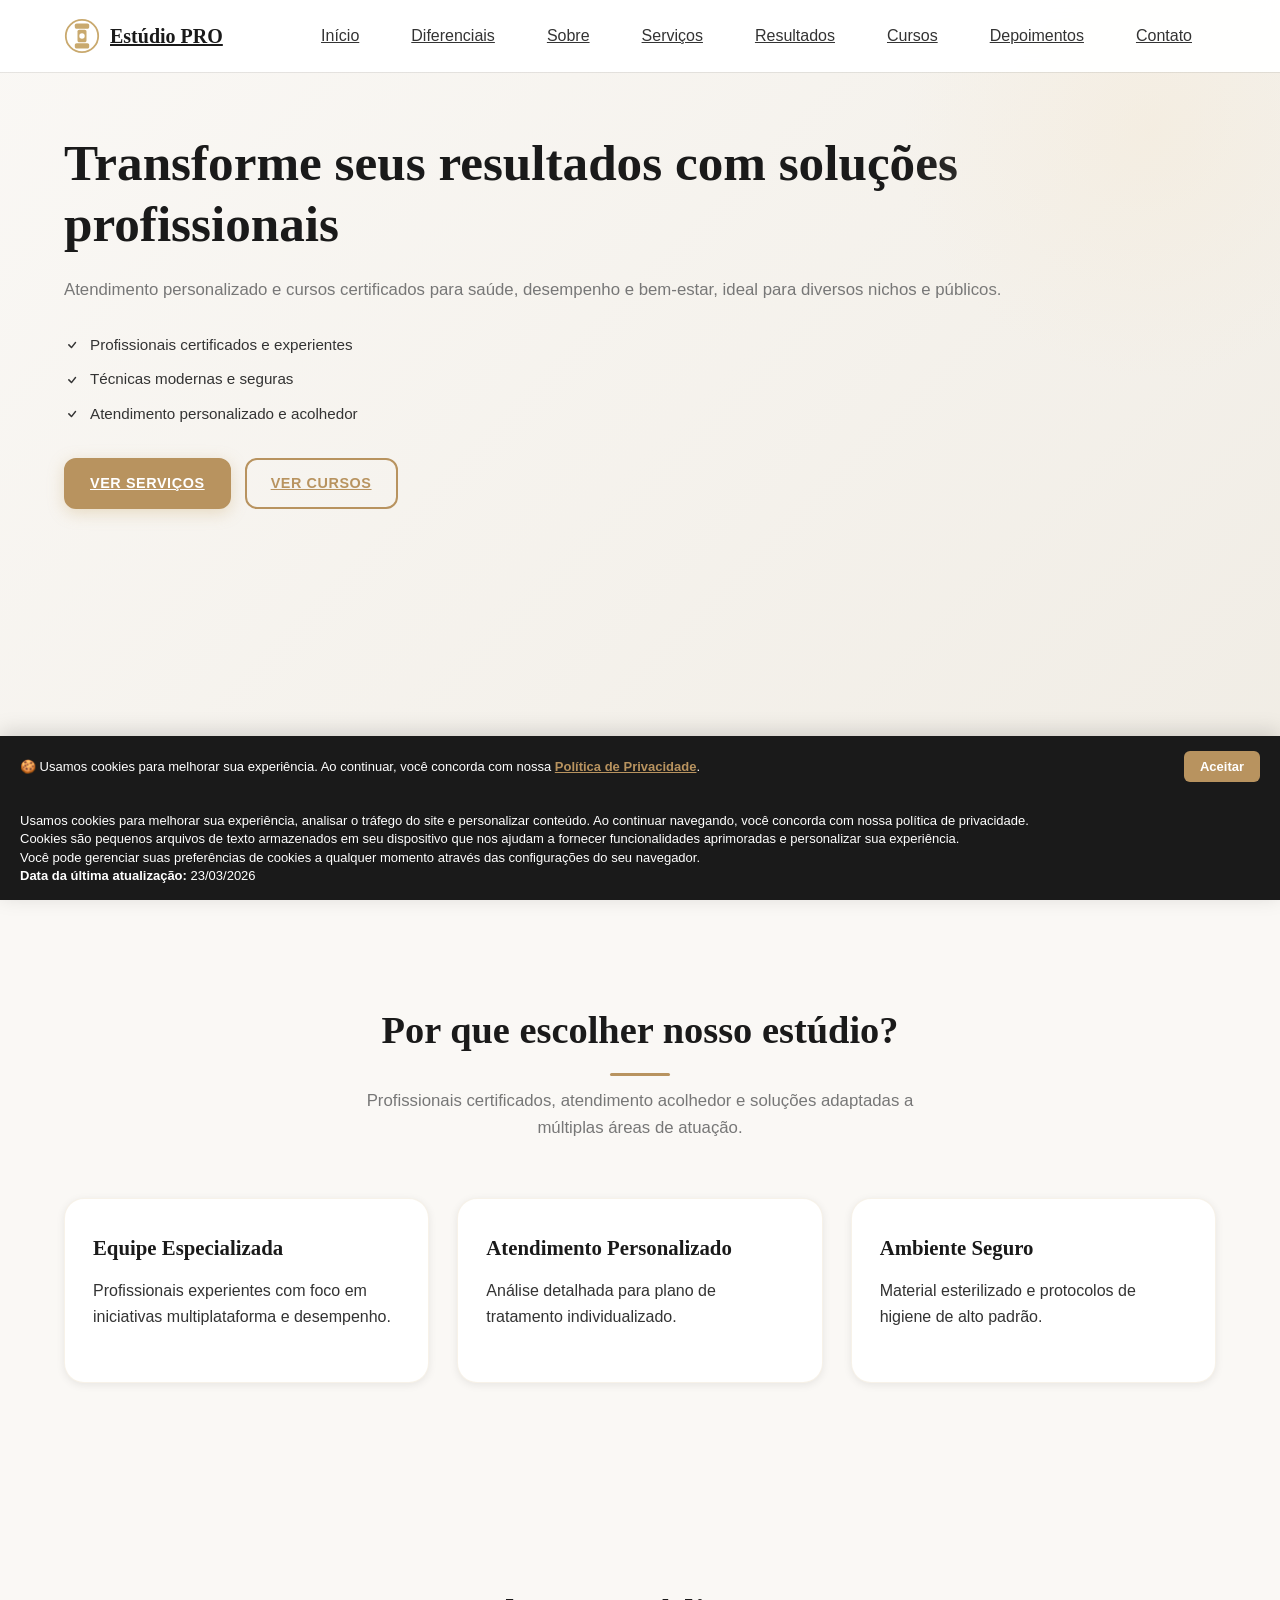
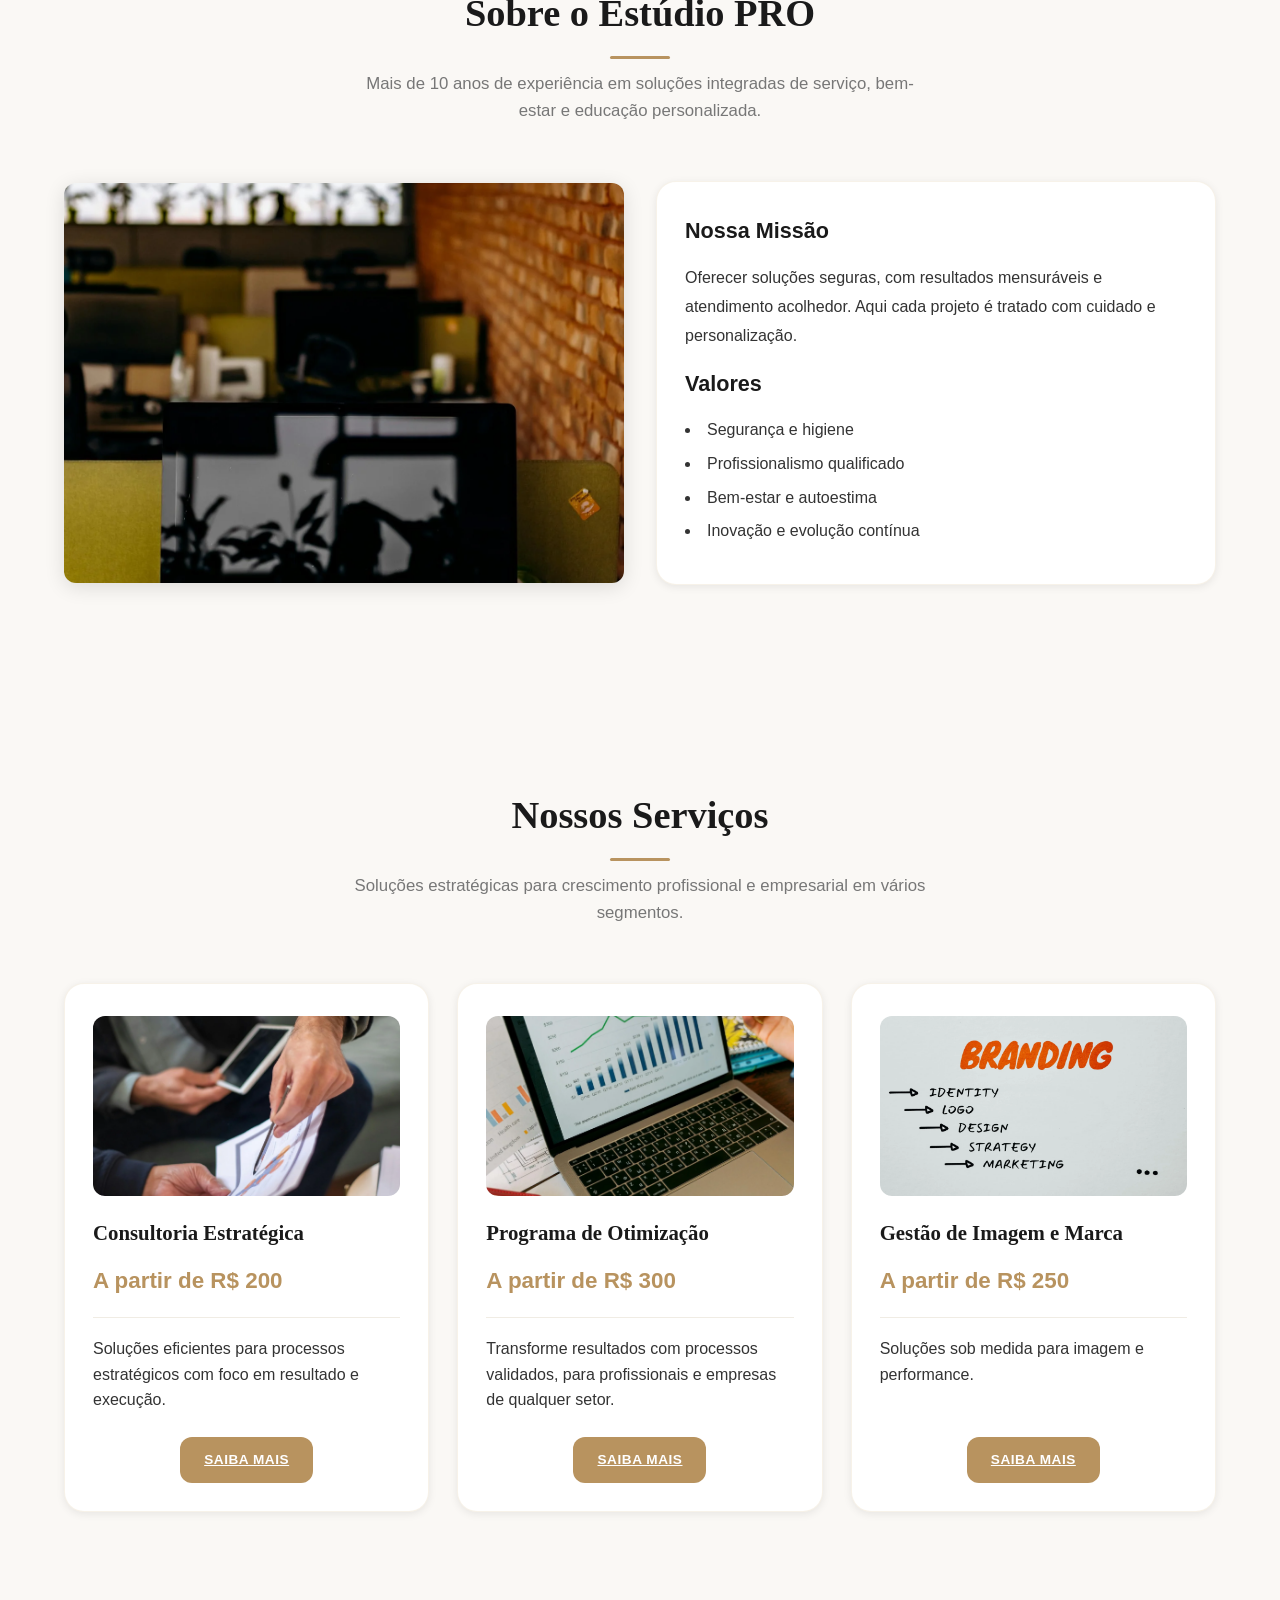
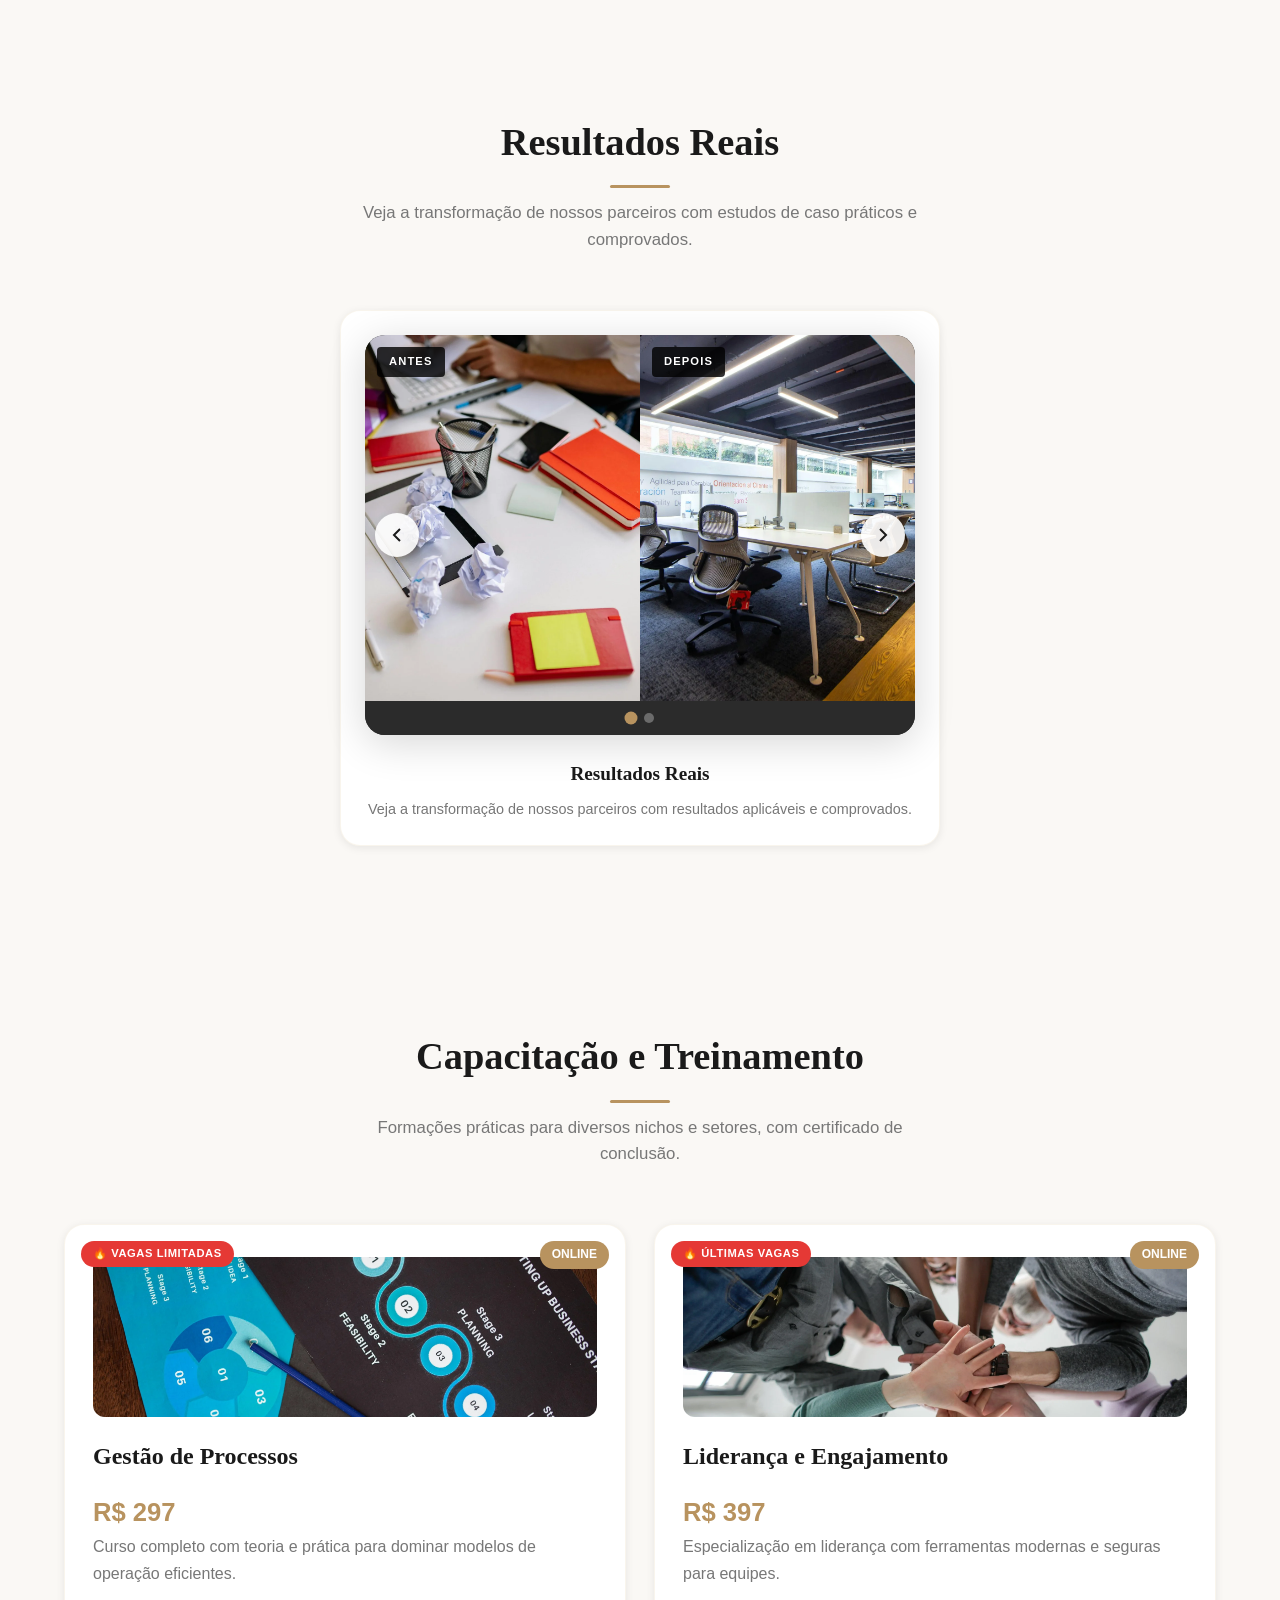
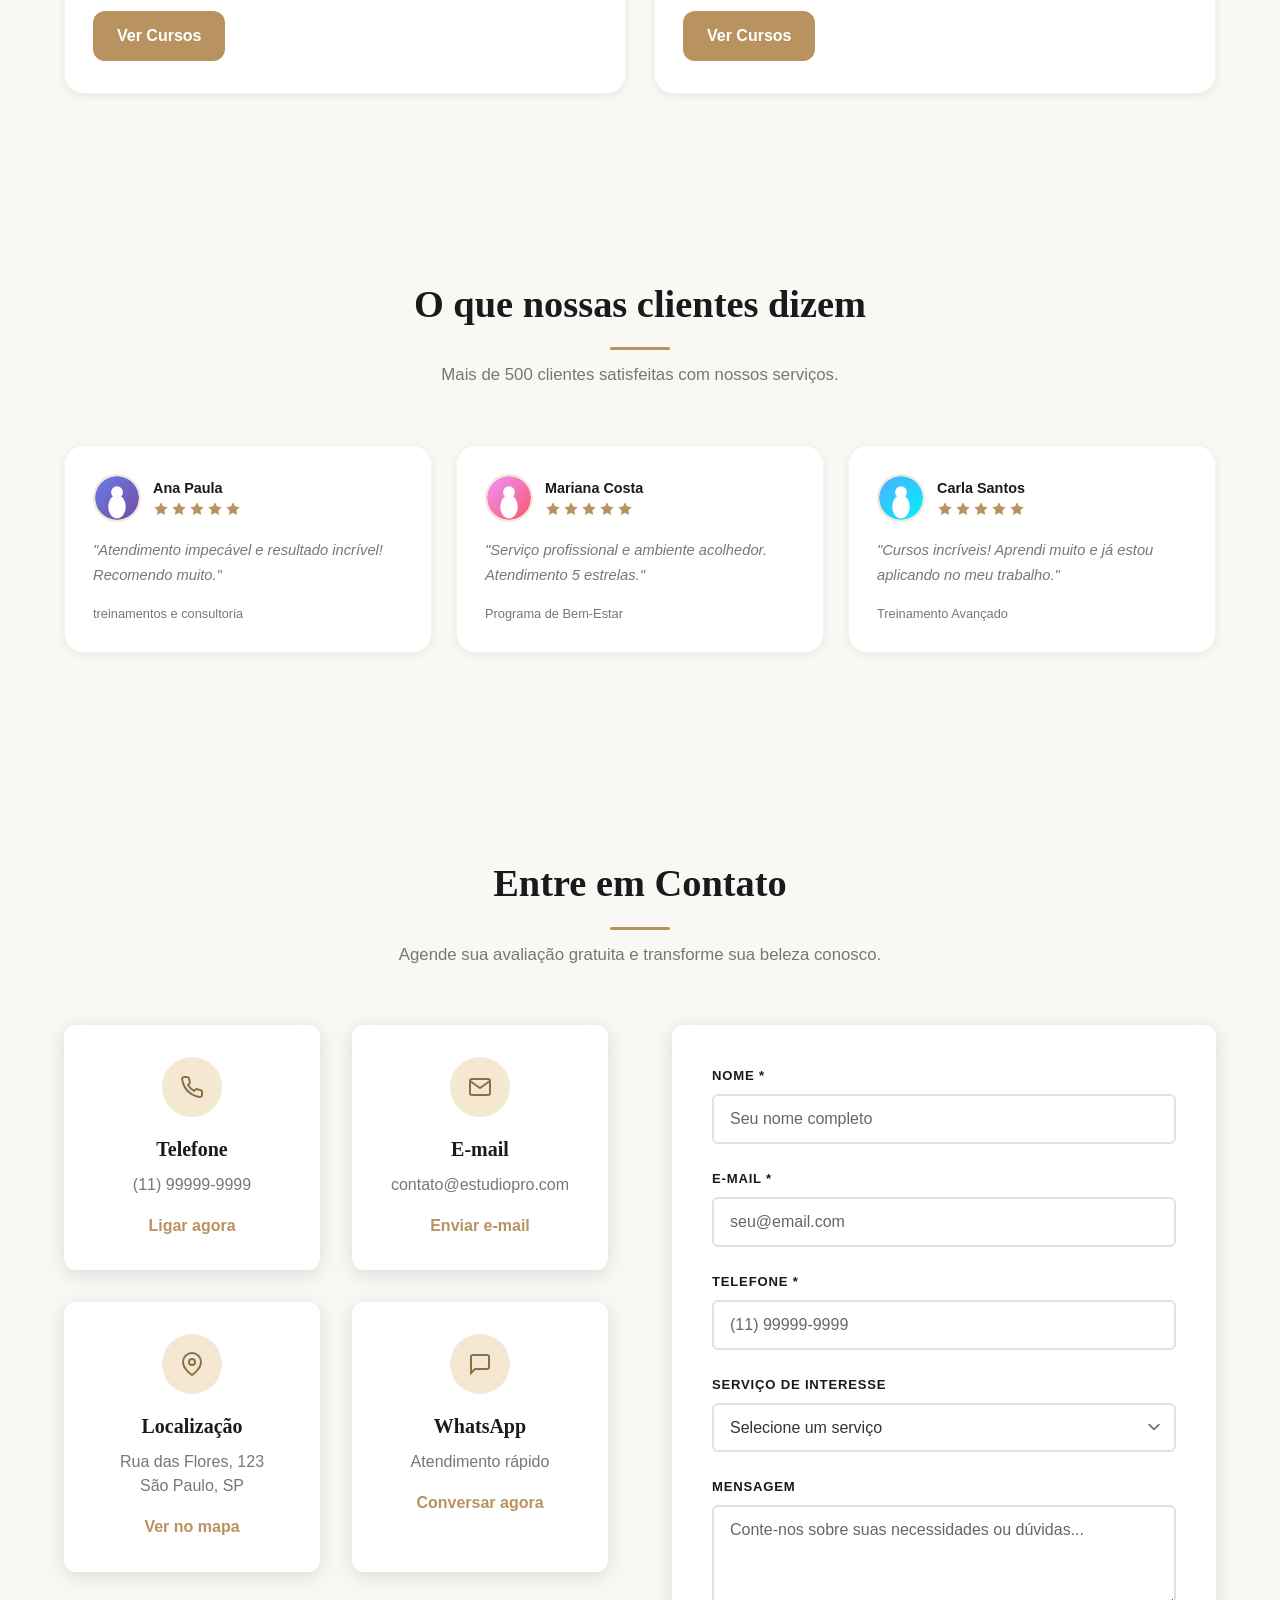
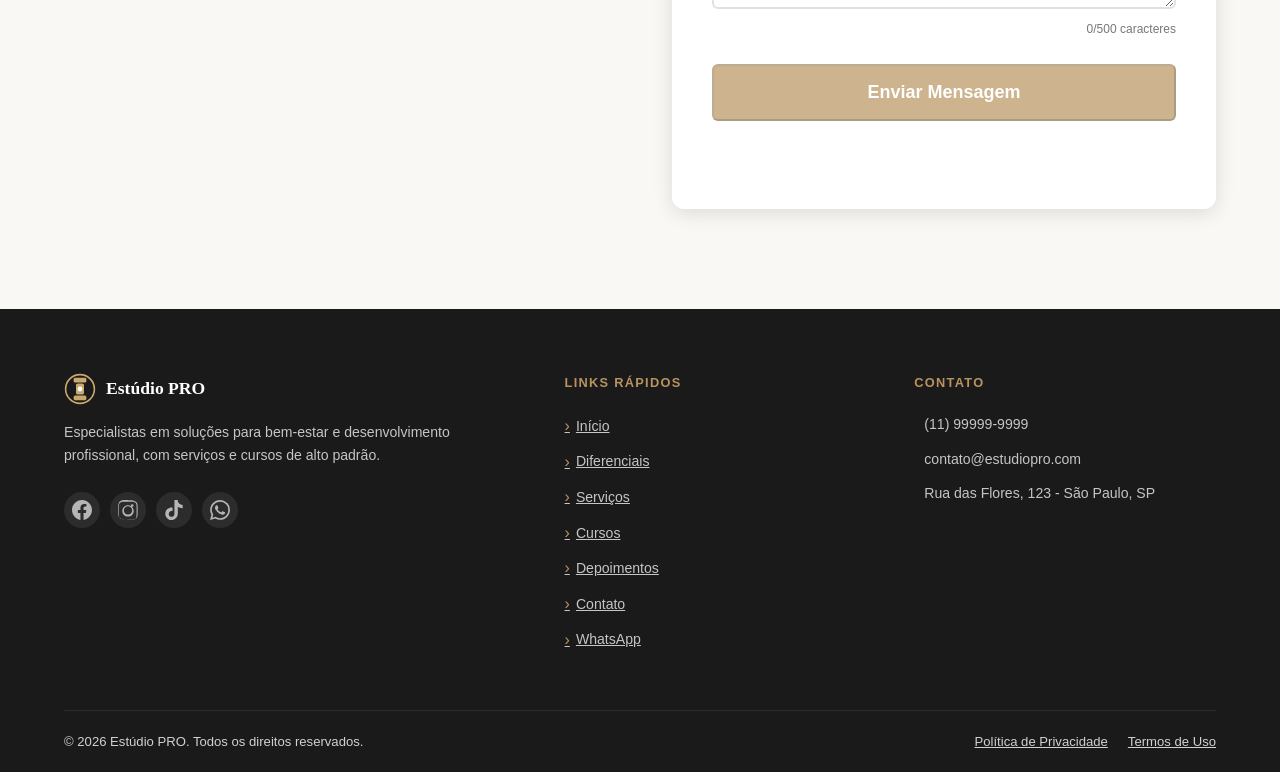
==== commit 9c71c260: "Corrigir otimizações de performance - Remover carregamento assíncrono que quebrou as imagens - Mante" ====
--- a/index.html
+++ b/index.html
@@ -39,19 +39,16 @@
     <!-- Critical CSS inline -->
     <style>
         /* Critical CSS para renderização inicial */
-        body{margin:0;font-family:var(--body-font);line-height:1.6}
+        body{margin:0;font-family:system-ui,-apple-system,BlinkMacSystemFont,'Segoe UI',sans-serif;line-height:1.6}
         .container{max-width:1200px;margin:0 auto;padding:0 20px}
-        .header{position:fixed;top:0;left:0;width:100%;z-index:100;background:var(--white)}
+        .header{position:fixed;top:0;left:0;width:100%;z-index:100;background:#fff}
         .hero-mobile{min-height:100vh;padding:120px 0 60px}
     </style>
     
-    <!-- Stylesheets com carregamento assíncrono -->
-    <link rel="stylesheet" href="./assets/css/style.css" media="print" onload="this.media='all'">
-    <link rel="stylesheet" href="./assets/css/accessibility.css" media="print" onload="this.media='all'">
-    <link rel="stylesheet" href="./assets/css/privacy-popup.css" media="print" onload="this.media='all'">
-    <noscript><link rel="stylesheet" href="./assets/css/style.css"></noscript>
-    <noscript><link rel="stylesheet" href="./assets/css/accessibility.css"></noscript>
-    <noscript><link rel="stylesheet" href="./assets/css/privacy-popup.css"></noscript>
+    <!-- Stylesheets -->
+    <link rel="stylesheet" href="./assets/css/style.css">
+    <link rel="stylesheet" href="./assets/css/accessibility.css">
+    <link rel="stylesheet" href="./assets/css/privacy-popup.css">
     
     <!-- Favicon -->
     <link rel="icon" type="image/svg+xml" href="./assets/images/favicon.svg">
@@ -334,7 +331,7 @@
                         <div class="service__image">
                             <picture>
                                 <source srcset="./assets/images/consultoria.webp" type="image/webp">
-                                <img src="./assets/images/consultoria.jpg" alt="Consultoria estratégica profissional em ambiente de negócios" width="400" height="300" loading="lazy" decoding="async" fetchpriority="low">
+                                <img src="./assets/images/consultoria.jpg" alt="Consultoria estratégica profissional em ambiente de negócios" width="400" height="300" loading="lazy" decoding="async">
                             </picture>
                         </div>
                         <h3 class="service-card__title">Consultoria Estratégica</h3>
@@ -814,18 +811,8 @@
         </svg>
     </a>
 
-    <!-- Scripts otimizados -->
-    <script>
-        // Preload critical scripts
-        const script1 = document.createElement('script');
-        script1.src = './assets/js/main.js';
-        script1.async = true;
-        document.head.appendChild(script1);
-        
-        const script2 = document.createElement('script');
-        script2.src = './assets/js/privacy-popup.js';
-        script2.async = true;
-        document.head.appendChild(script2);
-    </script>
+    <!-- Scripts -->
+    <script src="./assets/js/privacy-popup.js"></script>
+    <script defer src="./assets/js/main.js"></script>
 </body>
 </html>
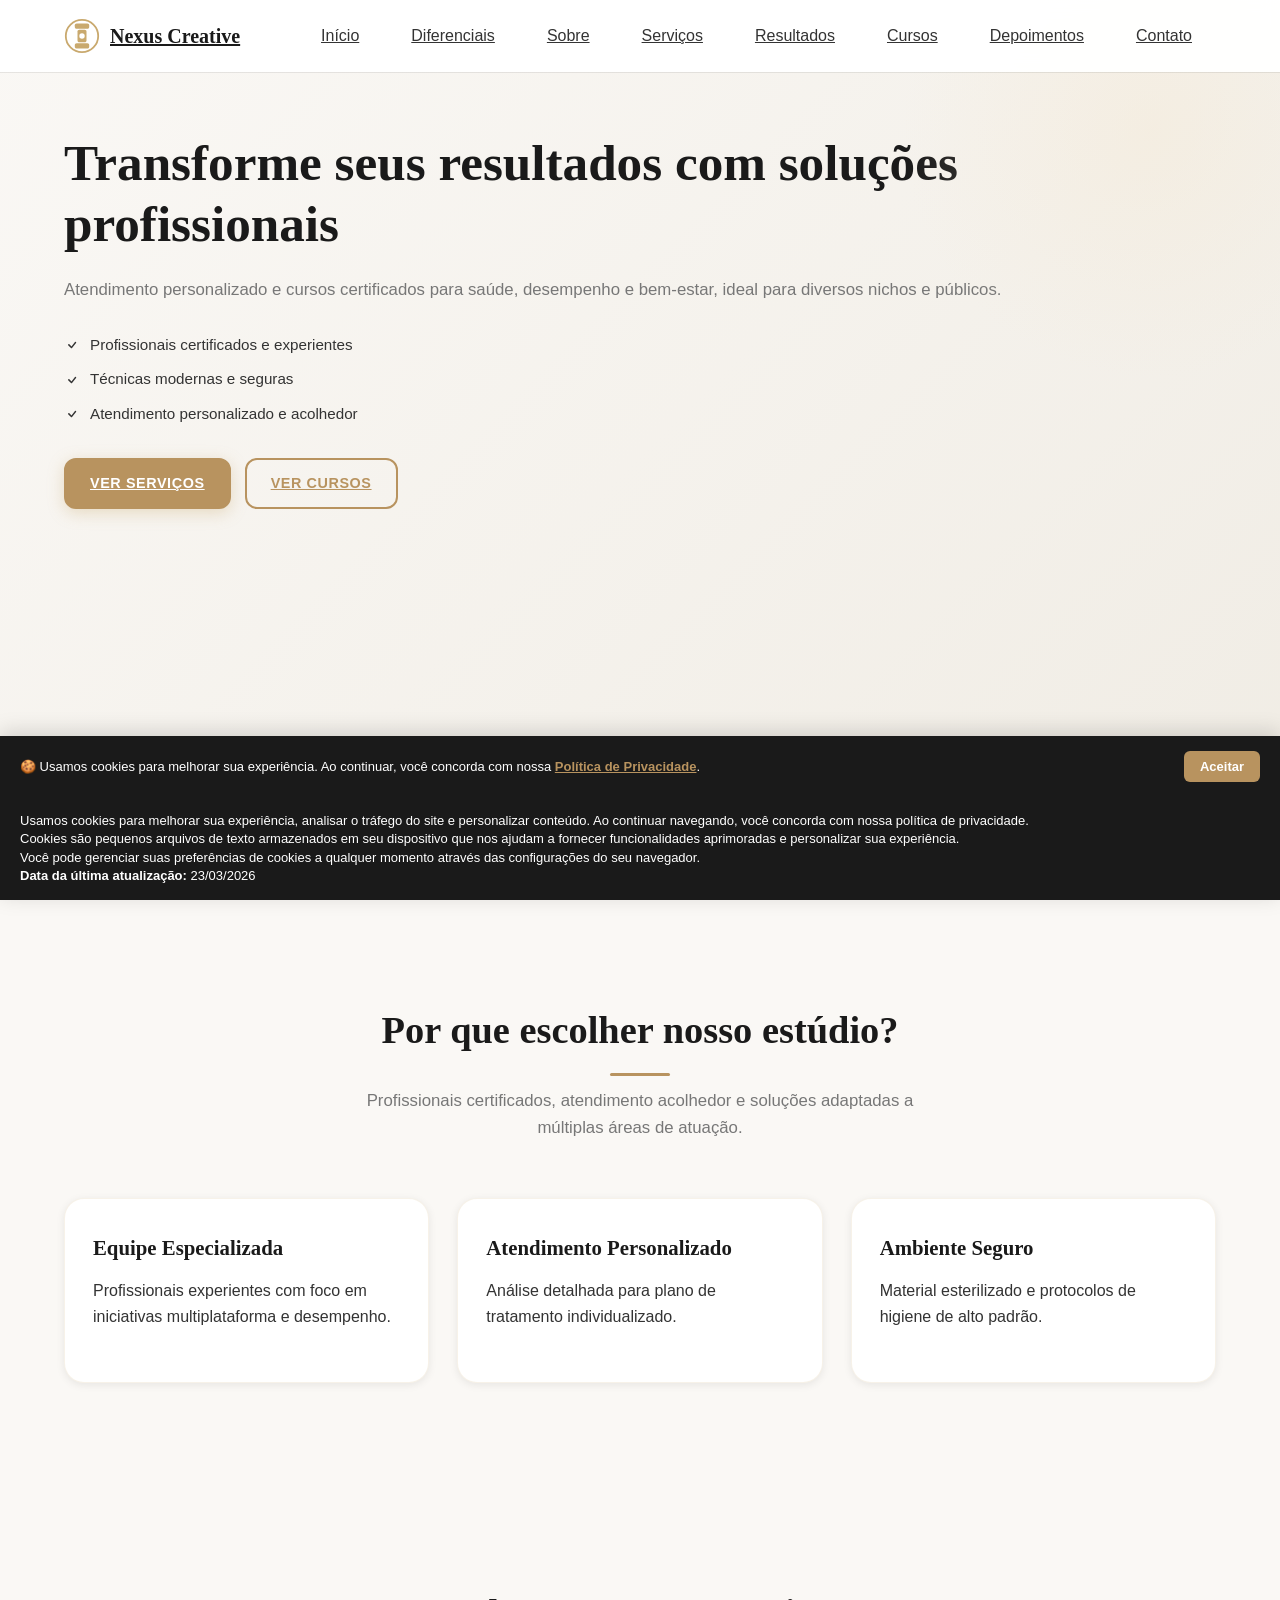
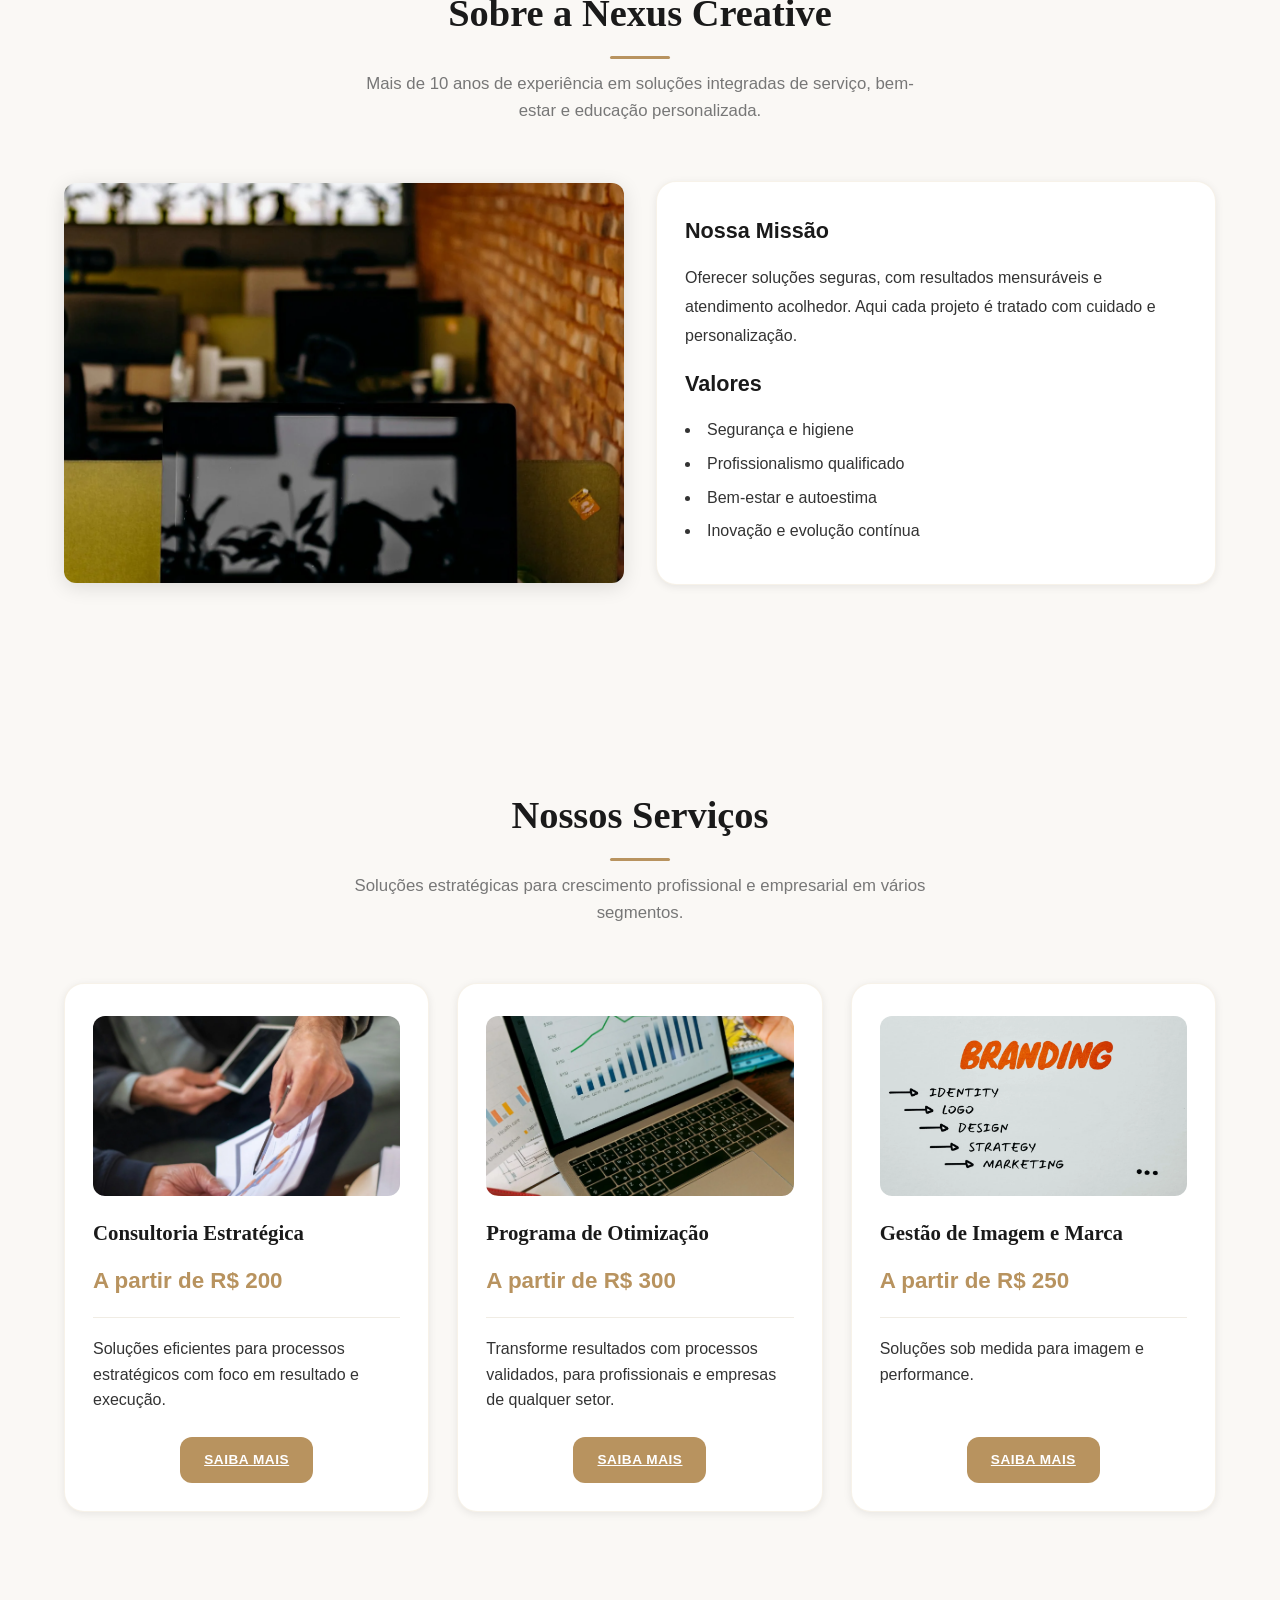
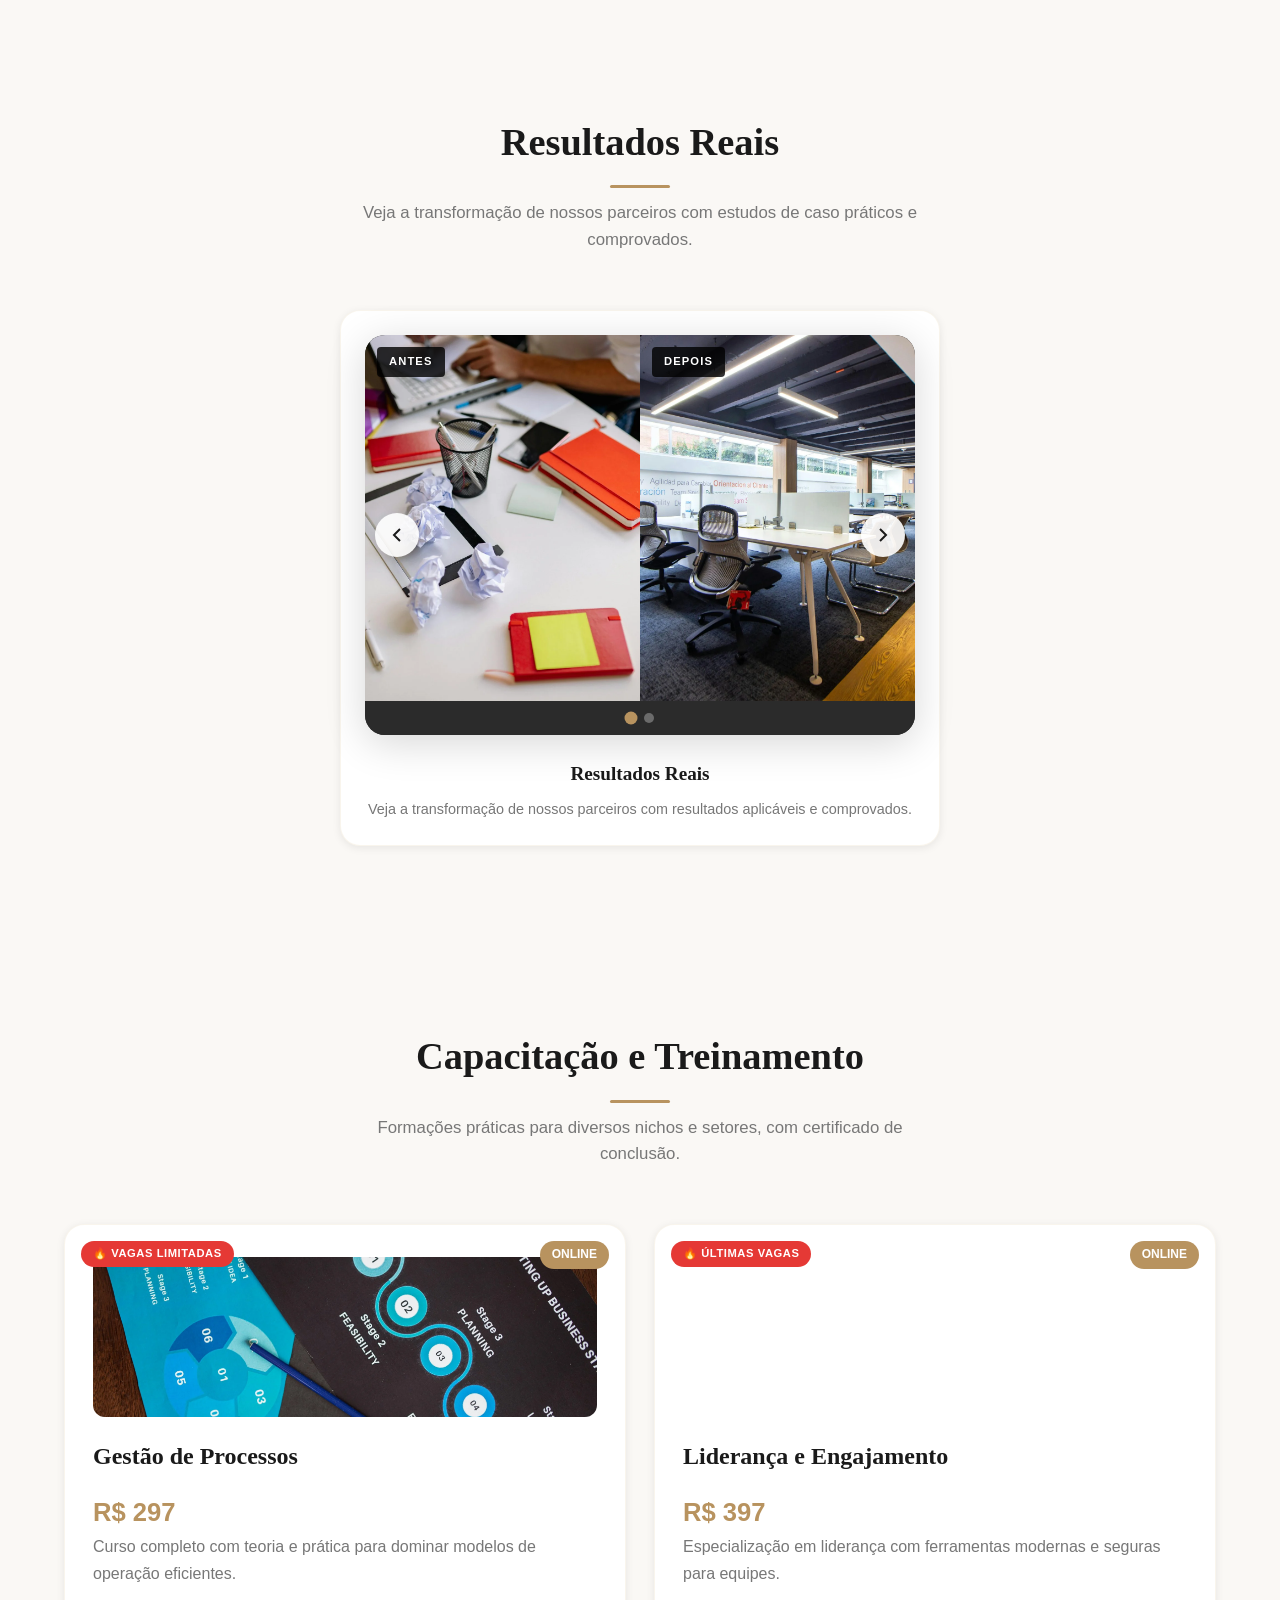
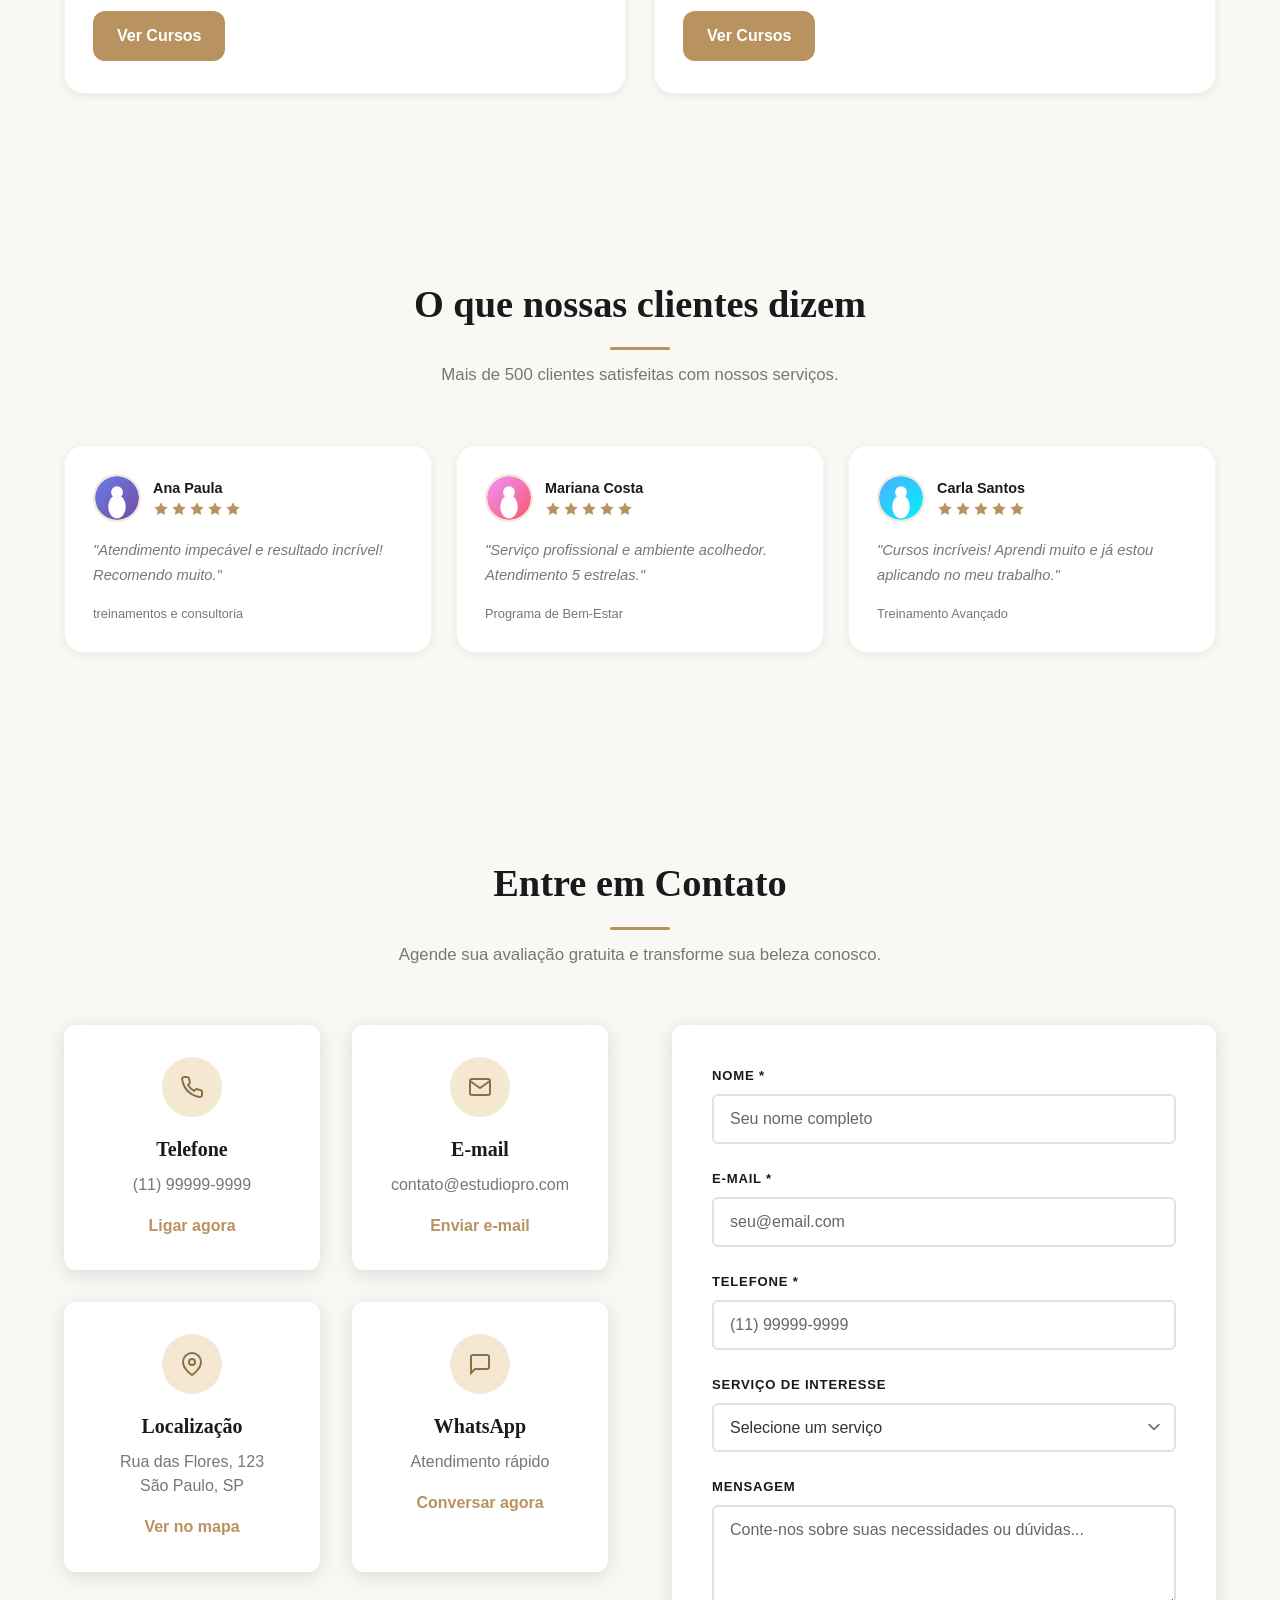
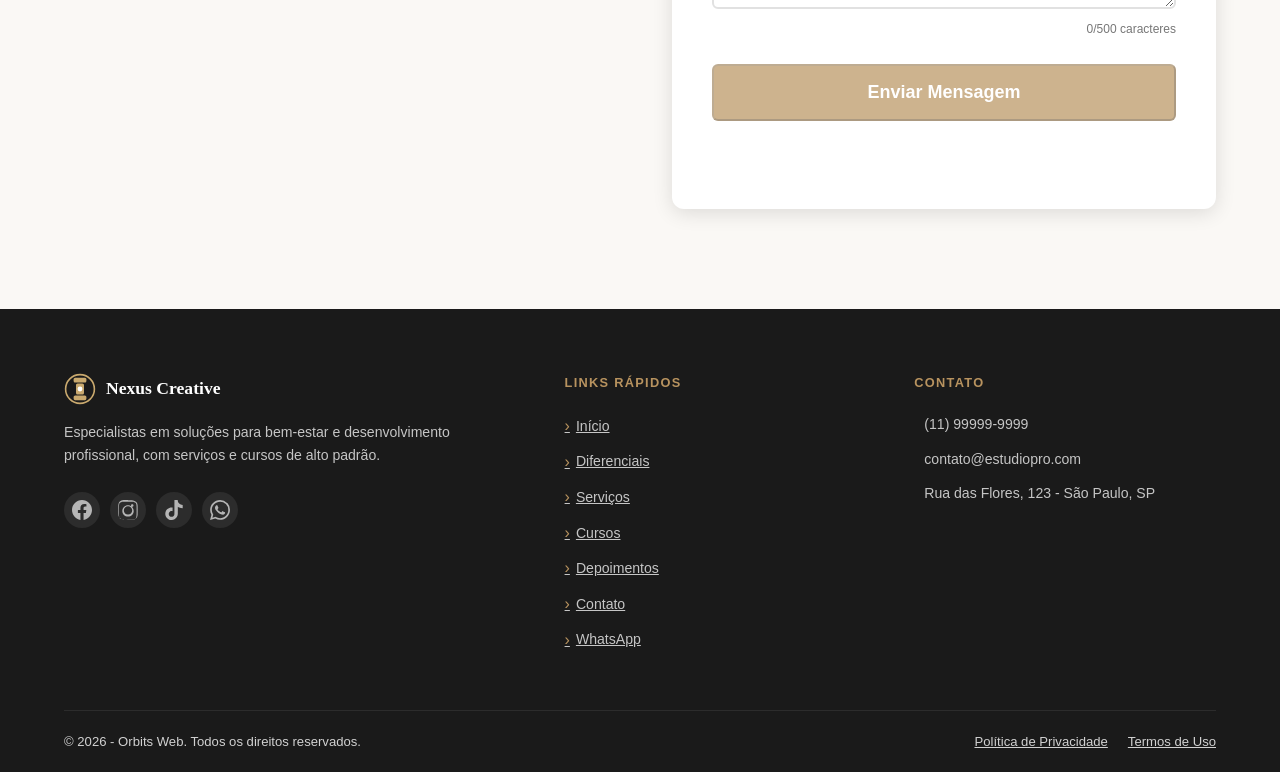
==== commit 78948657: "Remove unused files and directories - Deleted convert.js, download-images.js, main.min.js (unused sc" ====
--- a/index.html
+++ b/index.html
@@ -3,27 +3,27 @@
 <head>
     <meta charset="UTF-8">
     <meta name="viewport" content="width=device-width, initial-scale=1.0">
-    <meta name="description" content="Estúdio PRO: Soluções em bem-estar, beleza, saúde e cursos online certificados. Atendimentos personalizados e serviços para múltiplos nichos, com resultados confiáveis." />
+    <meta name="description" content="Nexus Creative: Soluções em bem-estar, beleza, saúde e cursos online certificados. Atendimentos personalizados e serviços para múltiplos nichos, com resultados confiáveis." />
     <meta name="keywords" content="bem-estar, saúde, desempenho, treinamentos online, serviços profissionais, consultoria, cursos multinicho" />
-    <meta name="author" content="Estúdio PRO">
+    <meta name="author" content="Nexus Creative">
     <meta name="robots" content="index, follow">
     <link rel="canonical" href="https://estudiopro.com/" />
     
     <!-- Open Graph / Facebook -->
     <meta property="og:type" content="website">
     <meta property="og:url" content="https://estudiopro.com/">
-    <meta property="og:title" content="Estúdio PRO - Serviços e Cursos Multinicho">
+    <meta property="og:title" content="Nexus Creative - Serviços e Cursos Multinicho">
     <meta property="og:description" content="Soluções completas em bem-estar, saúde, desempenho e educação profissional para diversos públicos.">
     <meta property="og:image" content="./assets/images/logo.png">
 
     <!-- Twitter -->
     <meta property="twitter:card" content="summary_large_image">
-    <meta property="twitter:url" content="https://estudiopro.com/">
-    <meta property="twitter:title" content="Estúdio PRO - Serviços e Cursos Multinicho">
+    <meta property="twitter:url" content="https://nexuscreative.com/">
+    <meta property="twitter:title" content="Nexus Creative - Serviços e Cursos Multinicho">
     <meta property="twitter:description" content="Soluções completas em bem-estar, saúde, desempenho e educação profissional para diversos públicos.">
     <meta property="twitter:image" content="./assets/images/logo.png">
 
-    <title>Estúdio PRO - Soluções Multinicho em Bem-Estar e Treinamento</title>
+    <title>Nexus Creative - Soluções Multinicho em Bem-Estar e Treinamento</title>
     
     <!-- Preload critical resources -->
     <link rel="preload" href="./assets/css/style.css" as="style">
@@ -59,9 +59,9 @@
     {
       "@context": "https://schema.org",
       "@type": "LocalBusiness",
-      "name": "Estúdio PRO",
+      "name": "Nexus Creative",
       "description": "Estúdio multi-serviços para saúde, bem-estar e formação profissional, com foco em diversos segmentos.",
-      "image": "https://estudiopro.com/assets/images/logo.png",
+      "image": "https://nexuscreative.com/assets/images/logo.png",
       "address": {
         "@type": "PostalAddress",
         "streetAddress": "Rua das Flores, 123",
@@ -71,9 +71,9 @@
         "addressCountry": "BR"
       },
       "telephone": "+55 11 99999-9999",
-      "url": "https://estudiopro.com",
+      "url": "https://nexuscreative.com",
       "openingHours": ["Mo-Fr 09:00-18:00", "Sa 09:00-16:00"],
-      "sameAs": ["https://facebook.com/estudiopro", "https://instagram.com/estudiopro"],
+      "sameAs": ["https://facebook.com/nexuscreative", "https://instagram.com/nexuscreative"],
       "aggregateRating": {
         "@type": "AggregateRating",
         "ratingValue": "4.9",
@@ -88,11 +88,11 @@
     {
       "@context": "https://schema.org",
       "@type": "WebSite",
-      "name": "Estúdio PRO",
-      "url": "https://estudiopro.com",
+      "name": "Nexus Creative",
+      "url": "https://nexuscreative.com",
       "potentialAction": {
         "@type": "SearchAction",
-        "target": "https://estudiopro.com/?s={search_term_string}",
+        "target": "https://nexuscreative.com/?s={search_term_string}",
         "query-input": "required name=search_term_string"
       }
     }
@@ -107,8 +107,8 @@
         <nav class="nav container" role="navigation" aria-label="Navegação principal">
             <div class="nav__logo">
                 <a href="#home" class="nav__logo-link" aria-label="Ir para página inicial">
-                    <img src="./assets/images/logo.svg" alt="Logo Estúdio PRO" class="nav__logo-img" width="200" height="60">
-                    <span class="nav__logo-text">Estúdio PRO</span>
+                    <img src="./assets/images/logo.svg" alt="Logo Nexus Creative" class="nav__logo-img" width="200" height="60">
+                    <span class="nav__logo-text">Nexus Creative</span>
                 </a>
             </div>
             
@@ -292,7 +292,7 @@
         <section id="about" class="section">
             <div class="container">
                 <div class="section__header">
-                    <h2 class="section__title">Sobre o Estúdio PRO</h2>
+                    <h2 class="section__title">Sobre a Nexus Creative</h2>
                     <p class="section__subtitle">Mais de 10 anos de experiência em soluções integradas de serviço, bem-estar e educação personalizada.</p>
                 </div>
                 
@@ -609,7 +609,7 @@
                             </div>
                             <h3>WhatsApp</h3>
                             <p>Atendimento rápido</p>
-                            <a href="https://wa.me/5511999999999?text=Olá! Gostaria de agendar um serviço no Estúdio PRO" target="_blank" class="contact-link">Conversar agora</a>
+                            <a href="https://wa.me/5511999999999?text=Olá! Gostaria de agendar um serviço na Nexus Creative" target="_blank" class="contact-link">Conversar agora</a>
                         </div>
                     </div>
 
@@ -738,8 +738,8 @@
             <div class="footer__content">
                 <div class="footer__section">
                     <div class="footer__logo">
-                        <img src="./assets/images/logo.svg" alt="Estúdio PRO - Logotipo" width="200" height="60">
-                        <span>Estúdio PRO</span>
+                        <img src="./assets/images/logo.svg" alt="Nexus Creative - Logotipo" width="200" height="60">
+                        <span>Nexus Creative</span>
                     </div>
                     <p class="footer__description">Especialistas em soluções para bem-estar e desenvolvimento profissional, com serviços e cursos de alto padrão.</p>
                     <div class="footer__social">
@@ -788,7 +788,7 @@
             </div>
             
             <div class="footer__bottom">
-                <p>&copy; 2026 Estúdio PRO. Todos os direitos reservados.</p>
+                <p>&copy; 2026 - Orbits Web. Todos os direitos reservados.</p>
                 <div class="footer__legal">
                     <a href="#">Política de Privacidade</a>
                     <a href="#">Termos de Uso</a>
@@ -805,7 +805,7 @@
     </button>
 
     <!-- WhatsApp Flutuante -->
-    <a href="https://wa.me/5511999999999?text=Olá! Gostaria de agendar um serviço no Estúdio PRO" class="whatsapp-float" target="_blank" aria-label="Fale conosco no WhatsApp">
+    <a href="https://wa.me/5511999999999?text=Olá! Gostaria de agendar um serviço na Nexus Creative" class="whatsapp-float" target="_blank" aria-label="Fale conosco no WhatsApp">
         <svg width="24" height="24" viewBox="0 0 24 24" fill="currentColor">
             <path d="M17.472 14.382c-.297-.149-1.758-.867-2.03-.967-.273-.099-.471-.148-.67.15-.197.297-.767.966-.94 1.164-.173.199-.347.223-.644.075-.297-.15-1.255-.463-2.39-1.475-.883-.788-1.48-1.761-1.653-2.059-.173-.297-.018-.458.13-.606.134-.133.298-.347.446-.52.149-.174.198-.298.298-.497.099-.198.05-.371-.025-.52-.075-.149-.669-1.612-.916-2.207-.242-.579-.487-.5-.669-.51-.173-.008-.371-.01-.57-.01-.198 0-.52.074-.792.372-.272.297-1.04 1.016-1.04 2.479 0 1.462 1.065 2.875 1.213 3.074.149.198 2.096 3.2 5.077 4.487.709.306 1.262.489 1.694.625.712.227 1.36.195 1.871.118.571-.085 1.758-.719 2.006-1.413.248-.694.248-1.289.173-1.413-.074-.124-.272-.198-.57-.347m-5.421 7.403h-.004a9.87 9.87 0 01-5.031-1.378l-.361-.214-3.741.982.998-3.648-.235-.374a9.86 9.86 0 01-1.51-5.26c.001-5.45 4.436-9.884 9.888-9.884 2.64 0 5.122 1.03 6.988 2.898a9.825 9.825 0 012.893 6.994c-.003 5.45-4.437 9.884-9.885 9.884m8.413-18.297A11.815 11.815 0 0012.05 0C5.495 0 .16 5.335.157 11.892c0 2.096.547 4.142 1.588 5.945L.057 24l6.305-1.654a11.882 11.882 0 005.683 1.448h.005c6.554 0 11.89-5.335 11.893-11.893A11.821 11.821 0 0020.885 3.488"/>
         </svg>
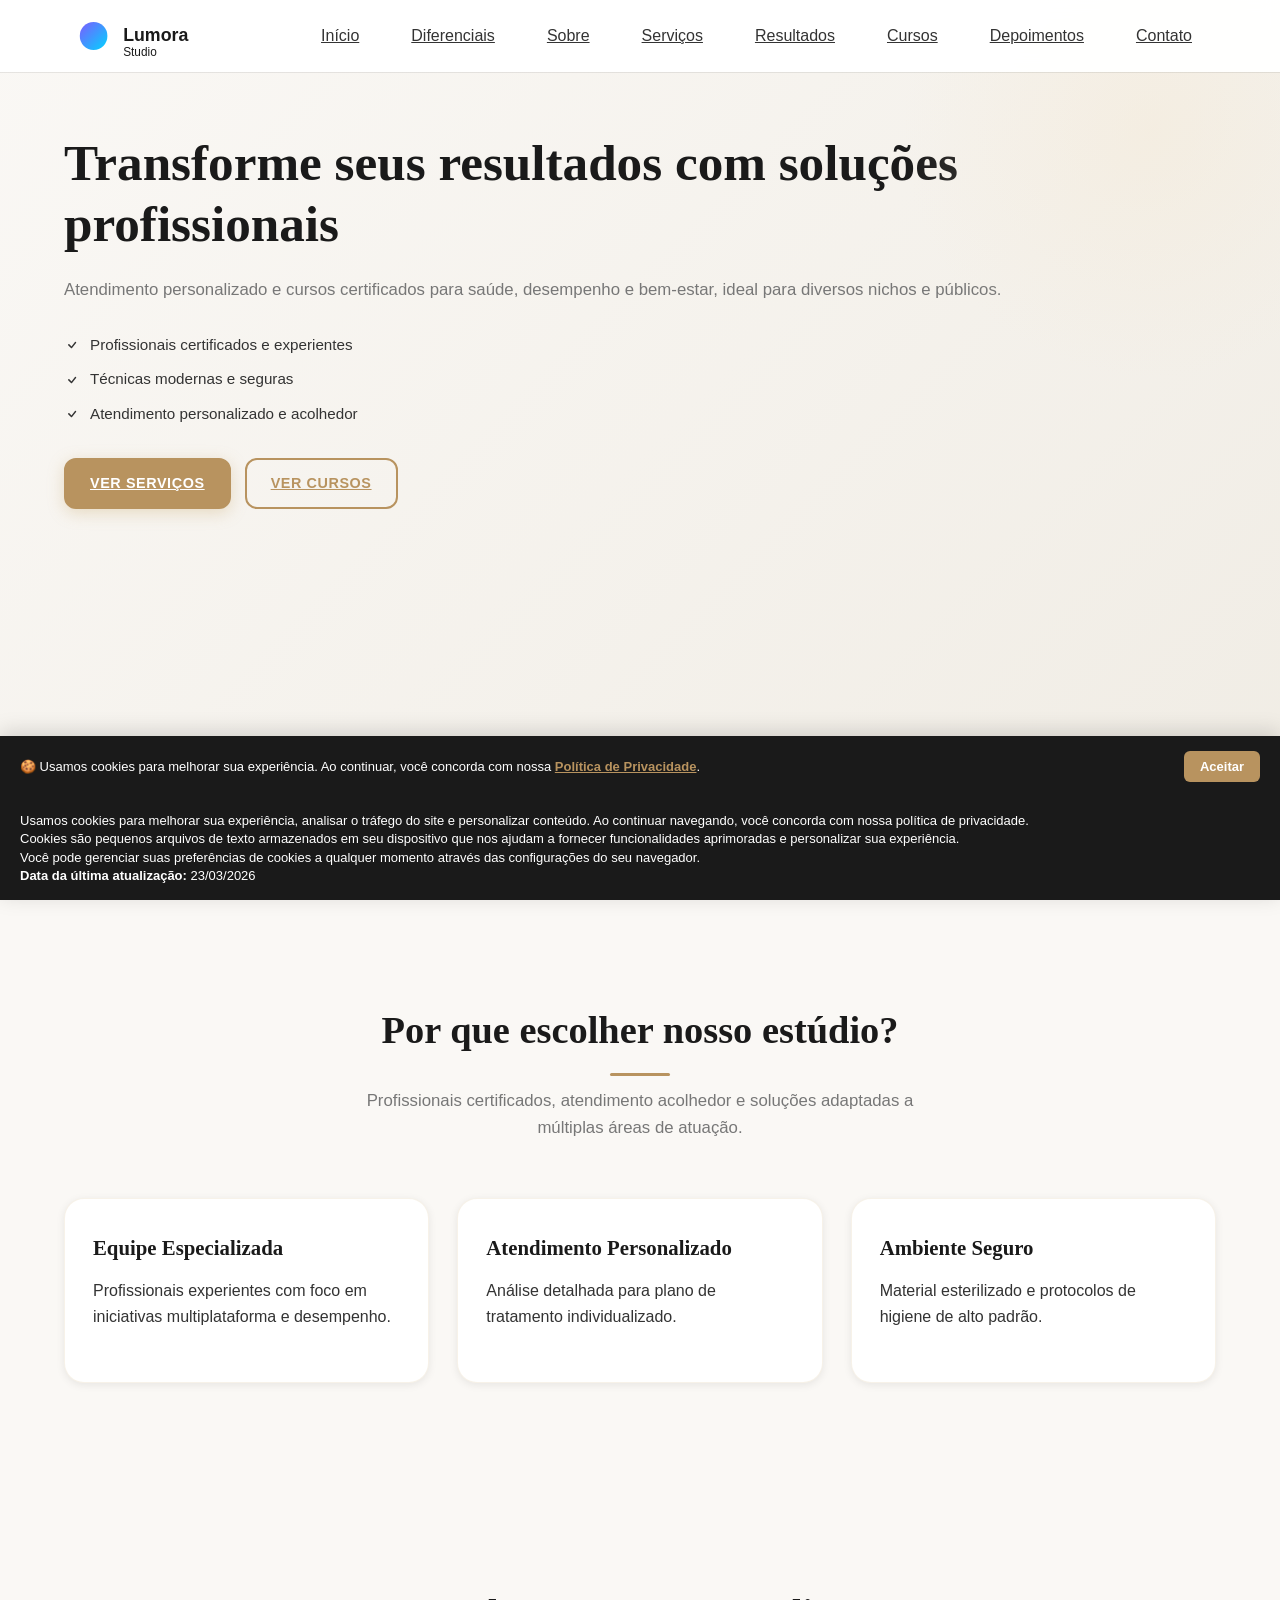
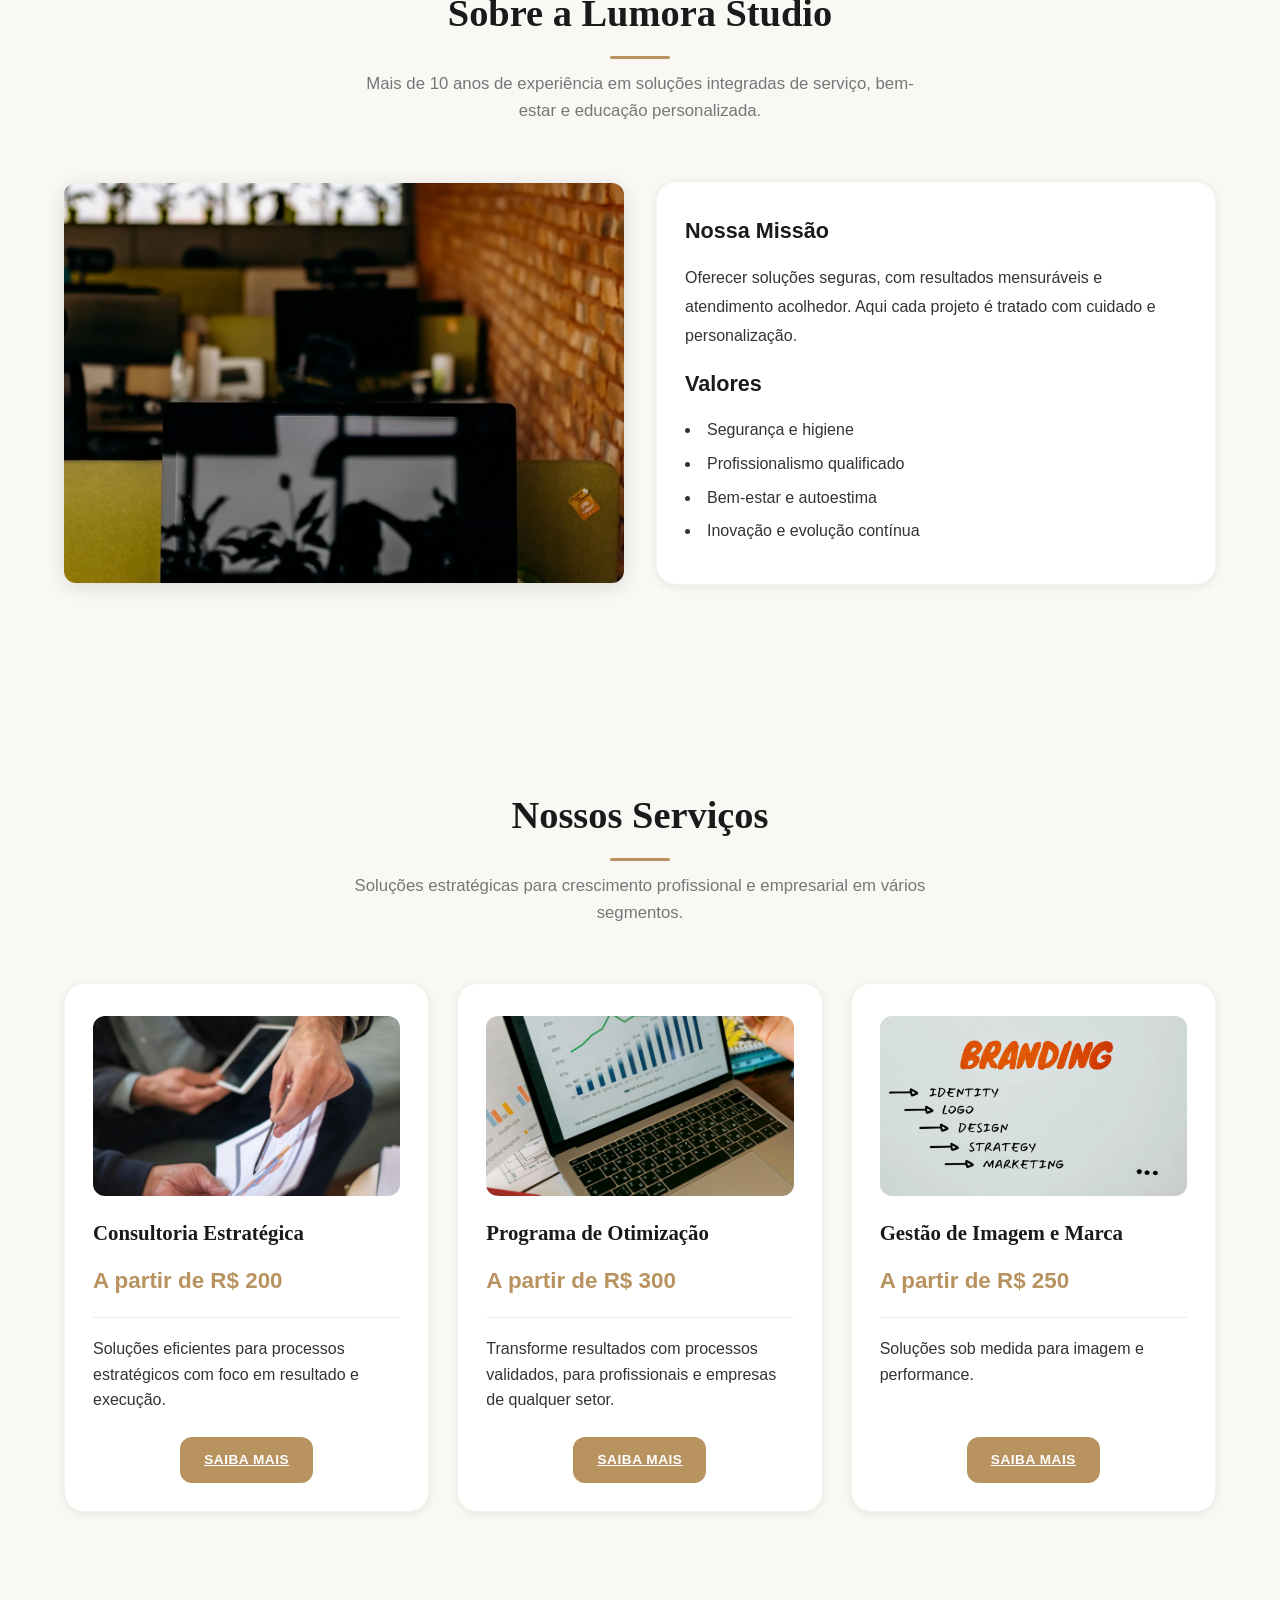
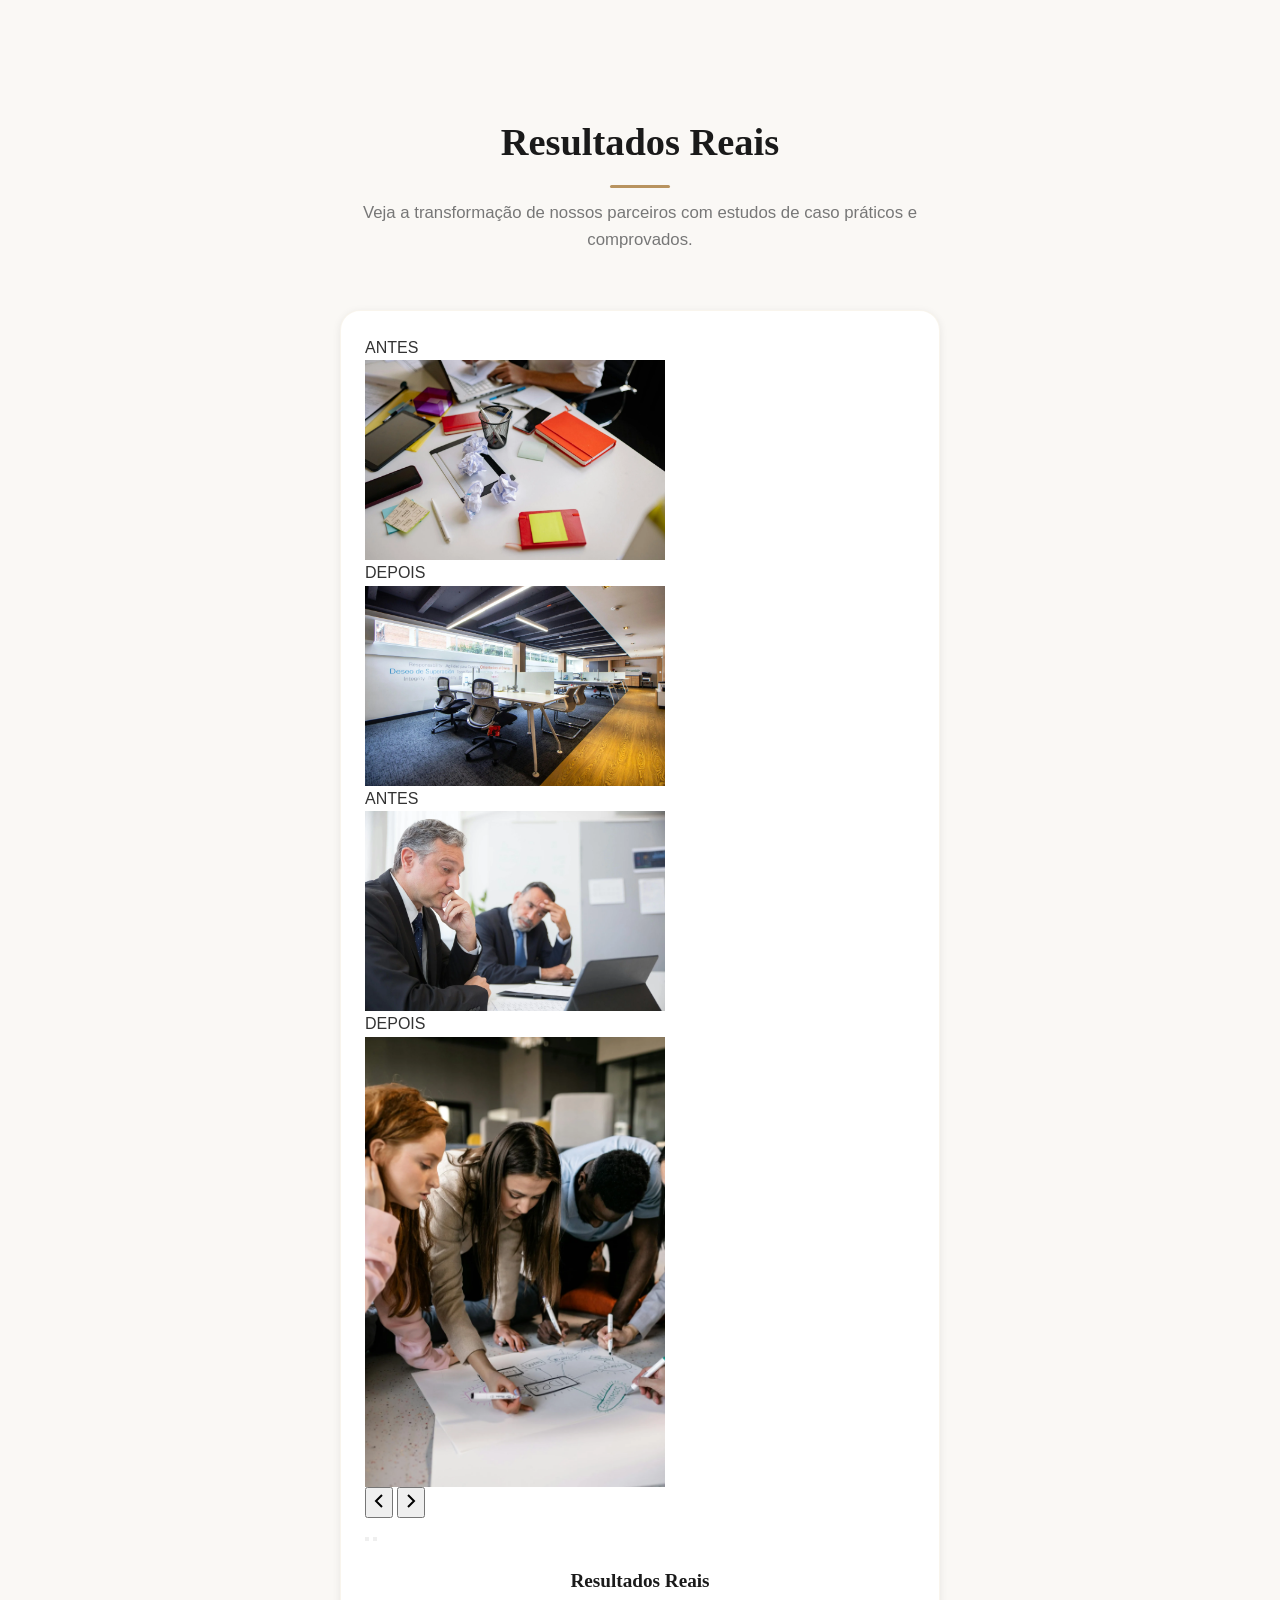
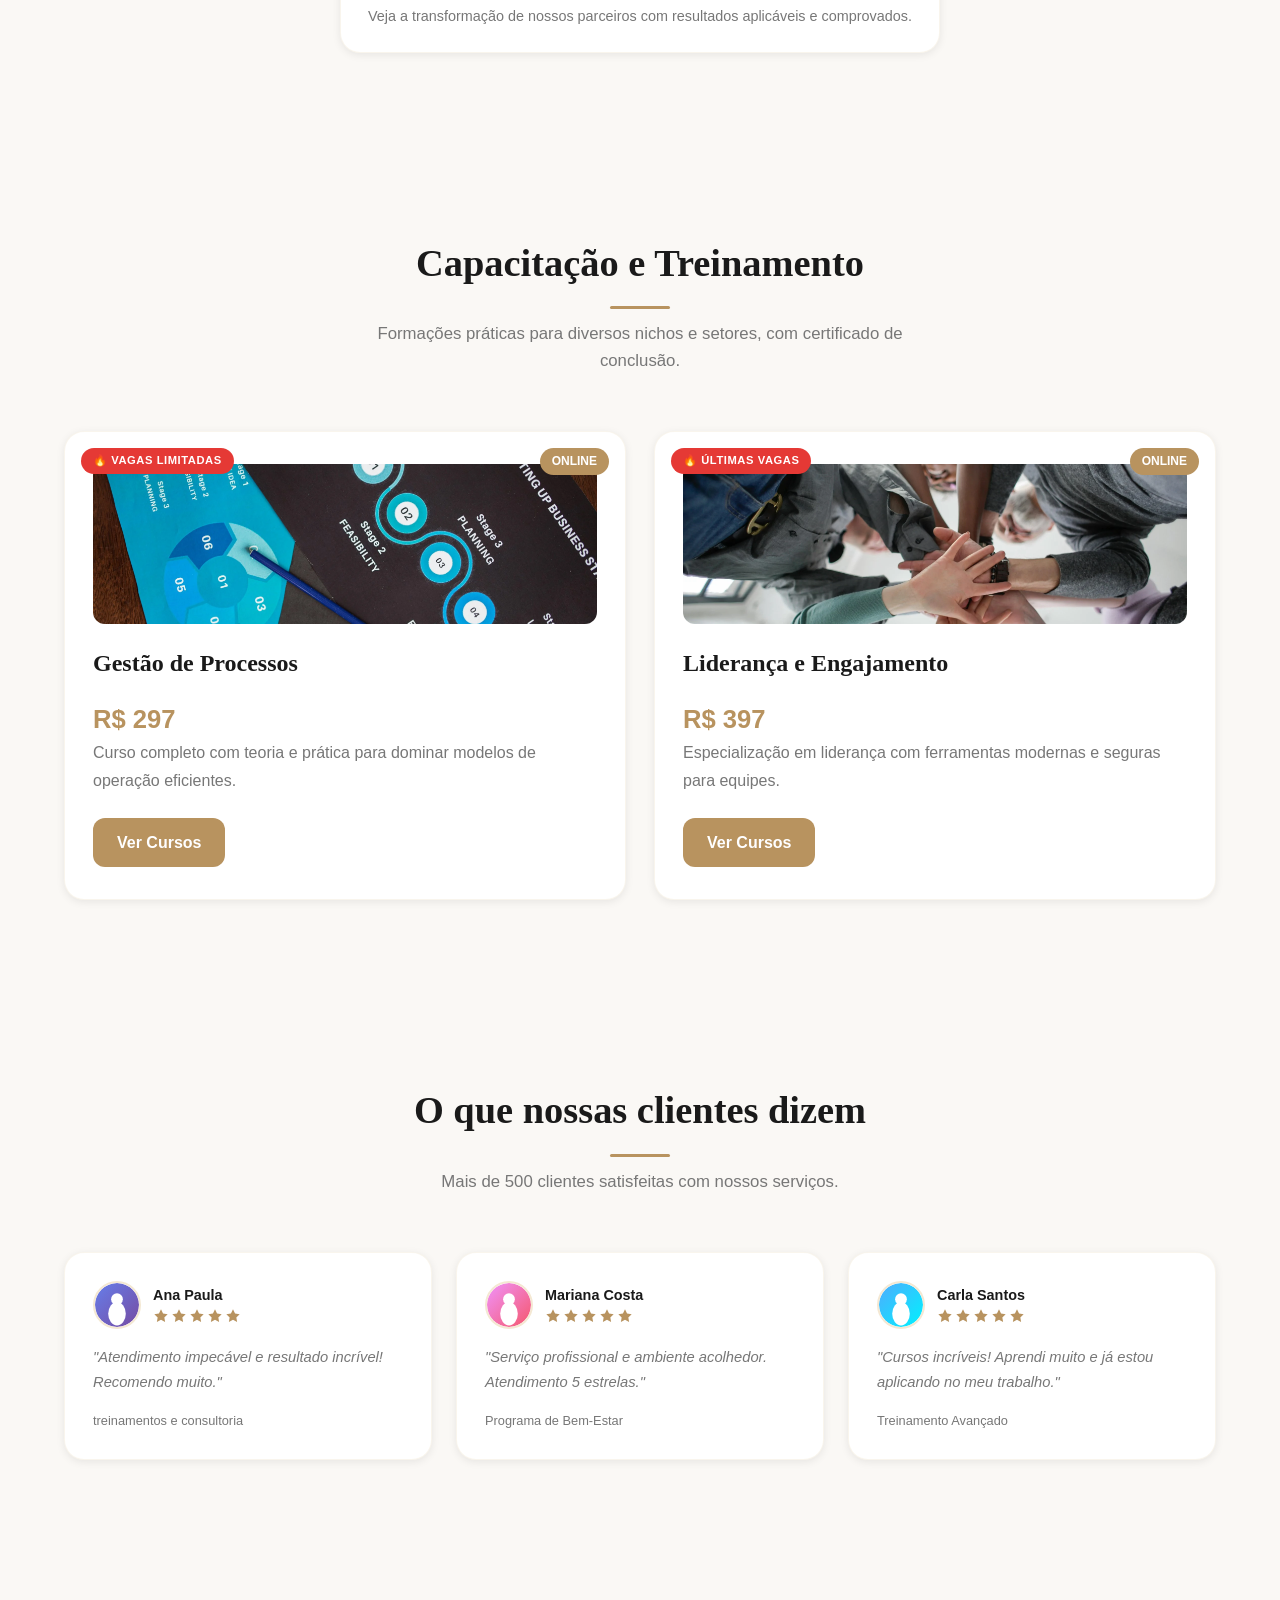
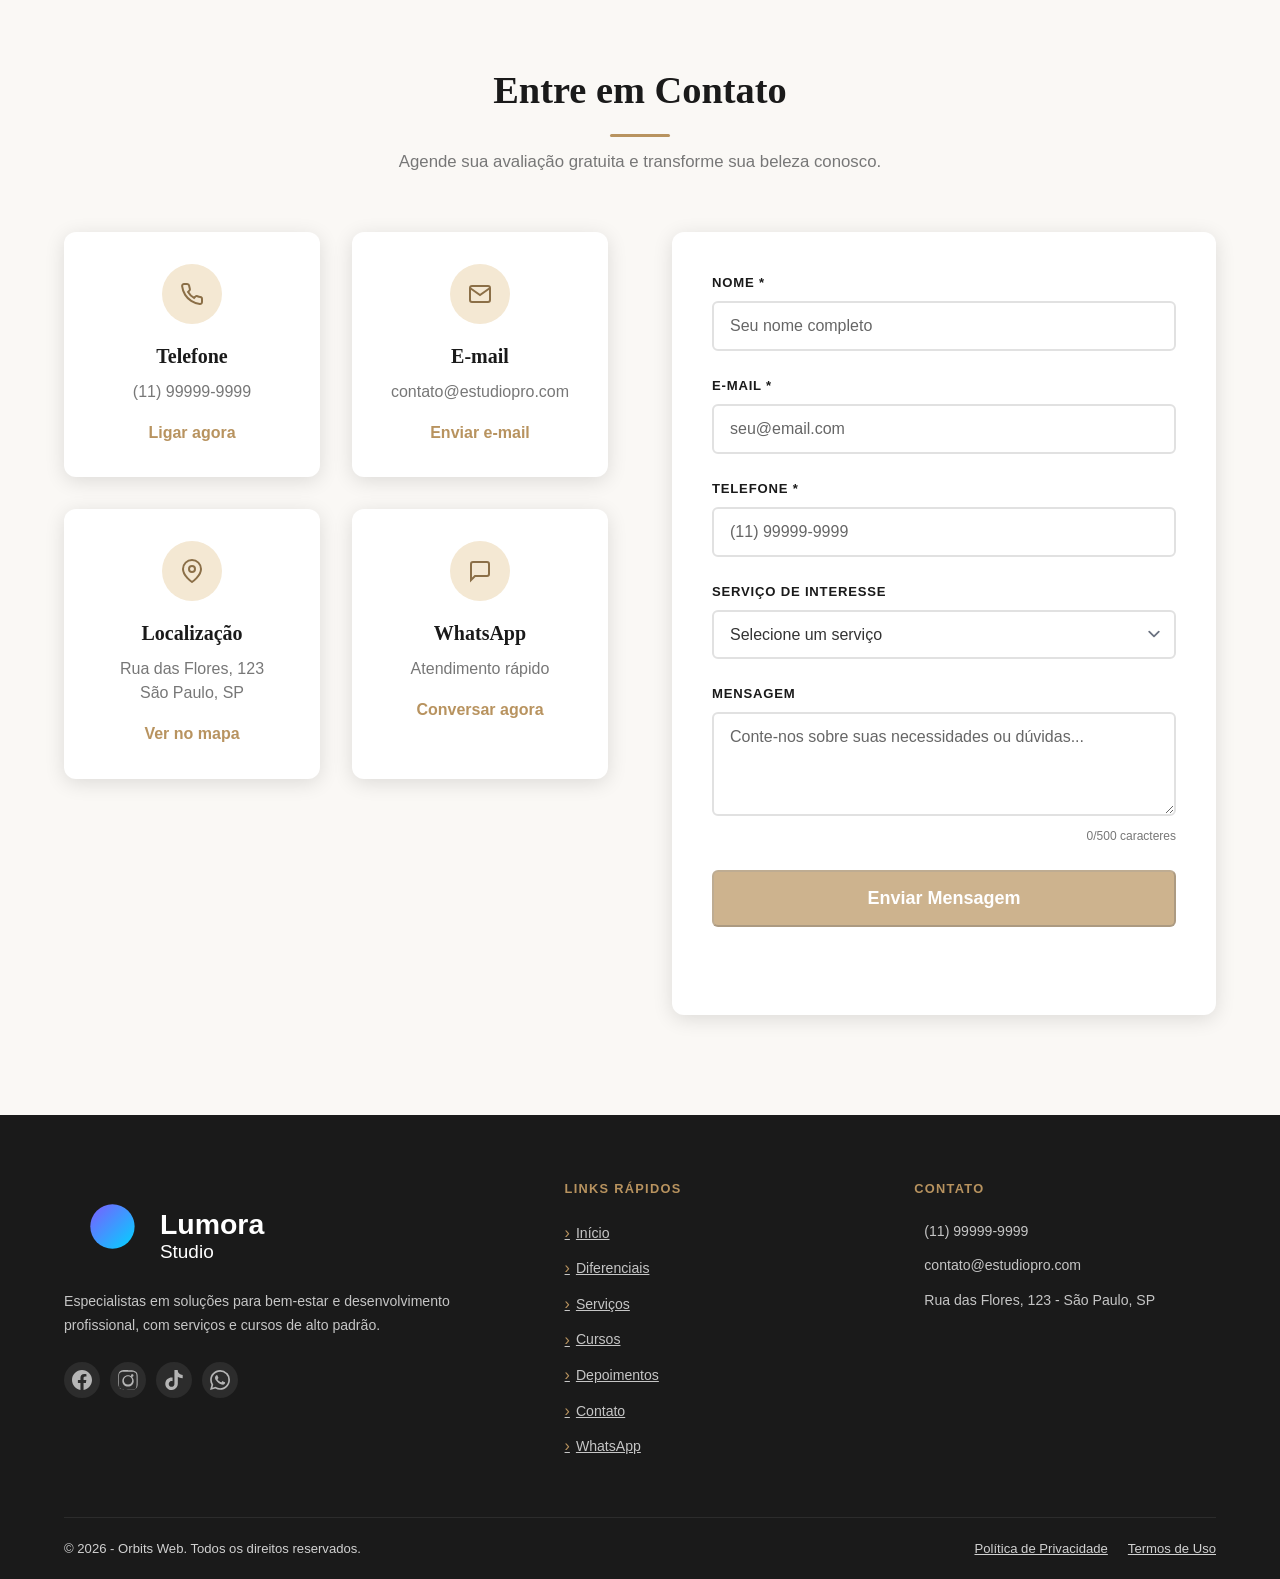
==== commit 2b2c91f3: "Clean up unused code and optimize website - Remove commented HTML carousel code - Remove unused CSS " ====
--- a/index.html
+++ b/index.html
@@ -3,7 +3,7 @@
 <head>
     <meta charset="UTF-8">
     <meta name="viewport" content="width=device-width, initial-scale=1.0">
-    <meta name="description" content="Nexus Creative: Soluções em bem-estar, beleza, saúde e cursos online certificados. Atendimentos personalizados e serviços para múltiplos nichos, com resultados confiáveis." />
+    <meta name="description" content="Lumora Studio: Soluções digitais inovadoras em desenvolvimento web, design e tecnologia. Transformamos ideias em experiências digitais excepcionais." />
     <meta name="keywords" content="bem-estar, saúde, desempenho, treinamentos online, serviços profissionais, consultoria, cursos multinicho" />
     <meta name="author" content="Nexus Creative">
     <meta name="robots" content="index, follow">
@@ -12,7 +12,7 @@
     <!-- Open Graph / Facebook -->
     <meta property="og:type" content="website">
     <meta property="og:url" content="https://estudiopro.com/">
-    <meta property="og:title" content="Nexus Creative - Serviços e Cursos Multinicho">
+    <meta property="og:title" content="Lumora Studio - Desenvolvimento Web e Soluções Digitais">
     <meta property="og:description" content="Soluções completas em bem-estar, saúde, desempenho e educação profissional para diversos públicos.">
     <meta property="og:image" content="./assets/images/logo.png">
 
@@ -23,7 +23,7 @@
     <meta property="twitter:description" content="Soluções completas em bem-estar, saúde, desempenho e educação profissional para diversos públicos.">
     <meta property="twitter:image" content="./assets/images/logo.png">
 
-    <title>Nexus Creative - Soluções Multinicho em Bem-Estar e Treinamento</title>
+    <title>Lumora Studio - Desenvolvimento Web e Soluções Digitais</title>
     
     <!-- Preload critical resources -->
     <link rel="preload" href="./assets/css/style.css" as="style">
@@ -33,7 +33,7 @@
     
     <!-- Preload critical images -->
     <link rel="preload" href="./assets/images/consultoria.webp" as="image" type="image/webp">
-    <link rel="preload" href="./assets/images/sobre.webp" as="image" type="image/webp">
+    <link rel="icon" href="./favicon.svg" type="image/svg+xml">
     <link rel="preload" href="./assets/images/curso-1.webp" as="image" type="image/webp">
     
     <!-- Critical CSS inline -->
@@ -51,9 +51,9 @@
     <link rel="stylesheet" href="./assets/css/privacy-popup.css">
     
     <!-- Favicon -->
-    <link rel="icon" type="image/svg+xml" href="./assets/images/favicon.svg">
+    <link rel="icon" type="image/svg+xml" href="./favicon.svg">
     <link rel="icon" type="image/png" href="./assets/images/logo.png">
-    <meta name="theme-color" content="#c9a96e">
+    <meta name="theme-color" content="#7C5CFF">
 
     <script type="application/ld+json">
     {
@@ -107,8 +107,7 @@
         <nav class="nav container" role="navigation" aria-label="Navegação principal">
             <div class="nav__logo">
                 <a href="#home" class="nav__logo-link" aria-label="Ir para página inicial">
-                    <img src="./assets/images/logo.svg" alt="Logo Nexus Creative" class="nav__logo-img" width="200" height="60">
-                    <span class="nav__logo-text">Nexus Creative</span>
+                    <img src="./assets/images/logo-lumora.svg" alt="Logo Lumora Studio" class="nav__logo-img" width="350" height="95">
                 </a>
             </div>
             
@@ -188,79 +187,7 @@
                         </div>
                     </div>
 
-                    <!-- Carrossel removido para destacar texto em tela cheia -->
-                    <!--
-                    <div class="hero-before-after" aria-label="Resultado real de clientes satisfeitos">
-                        <div class="ba-carousel">
-                            <div class="ba-carousel__track">
-                                <div class="ba-slide active">
-                                    <div class="ba-slide__media">
-                                        <div class="ba-image">
-                                            <span>ANTES</span>
-                                            <img src="./assets/images/antes-transformacao-1.jpg" alt="Antes do processo de transformação" width="300" height="200" loading="lazy" decoding="async">
-                                        </div>
-                                        <div class="ba-image">
-                                            <span>DEPOIS</span>
-                                            <img src="./assets/images/depois-transformacao-1.jpg" alt="Depois do processo de transformação" width="300" height="200" loading="lazy" decoding="async">
-                                        </div>
-                                    </div>
-                                </div>
-                                <div class="ba-slide">
-                                    <div class="ba-slide__media">
-                                        <div class="ba-image">
-                                            <span>ANTES</span>
-                                            <img src="./assets/images/antes-transformacao-2.jpg" alt="Antes do programa de transformação" width="300" height="200" loading="lazy" decoding="async">
-                                        </div>
-                                        <div class="ba-image">
-                                            <span>DEPOIS</span>
-                                            <img src="./assets/images/depois-transformacao-2.jpg" alt="Depois da implementação avançada" width="300" height="200" loading="lazy" decoding="async">
-                                        </div>
-                                    </div>
-                                </div>
-                                <div class="ba-slide">
-                                    <div class="ba-slide__media">
-                                        <div class="ba-image">
-                                            <span>ANTES</span>
-                                            <img src="./assets/images/antes-transformacao-3.jpg" alt="Antes da otimização profissional" width="300" height="200" loading="lazy" decoding="async">
-                                        </div>
-                                        <div class="ba-image">
-                                            <span>DEPOIS</span>
-                                            <img src="./assets/images/depois-transformacao-3.jpg" alt="Depois da otimização completa" width="300" height="200" loading="lazy" decoding="async">
-                                        </div>
-                                    </div>
-                                </div>
-                            </div>
-                            <button class="ba-carousel__nav ba-carousel__nav--prev" aria-label="Slide anterior">
-                                <svg width="24" height="24" viewBox="0 0 24 24" fill="none" stroke="currentColor" stroke-width="2">
-                                    <polyline points="15,18 9,12 15,6"></polyline>
-                                </svg>
-                            </button>
-                            <button class="ba-carousel__nav ba-carousel__nav--next" aria-label="Próximo slide">
-                                <svg width="24" height="24" viewBox="0 0 24 24" fill="none" stroke="currentColor" stroke-width="2">
-                                    <polyline points="9,18 15,12 9,6"></polyline>
-                                </svg>
-                            </button>
-                            <div class="ba-carousel__dots">
-                                <button class="ba-dot active" data-slide="0" aria-label="Ir para slide 1"></button>
-                                <button class="ba-dot" data-slide="1" aria-label="Ir para slide 2"></button>
-                                <button class="ba-dot" data-slide="2" aria-label="Ir para slide 3"></button>
-                            </div>
-                        </div>
-                        <p class="hero-before-after__desc">Resultados consistentes, satisfação garantida e atendimento personalizado em cada sessão.</p>
-                        <div class="hero__ctas">
-                            <a href="#contato" class="hero-mobile__cta primary">Agendar Avaliação</a>
-                            <a href="#testimonials" class="hero-mobile__cta secondary">Depoimentos</a>
-                        </div>
-                    </div>
-                    -->
-
-                    <!-- <div class="hero-mobile__fulltext">
-                        <p class="hero-mobile__description">Resultados consistentes e atendimento personalizado para cada projeto, com foco em confiança e performance ampliada.</p>
-                        <div class="hero__ctas">
-                            <a href="#contato" class="hero-mobile__cta primary">Agendar Avaliação</a>
-                            <a href="#depoimentos" class="hero-mobile__cta secondary">Depoimentos</a>
-                        </div>
-                    </div> -->
+
                 </div>
             </div>
         </section>
@@ -292,7 +219,7 @@
         <section id="about" class="section">
             <div class="container">
                 <div class="section__header">
-                    <h2 class="section__title">Sobre a Nexus Creative</h2>
+                    <h2 class="section__title">Sobre a Lumora Studio</h2>
                     <p class="section__subtitle">Mais de 10 anos de experiência em soluções integradas de serviço, bem-estar e educação personalizada.</p>
                 </div>
                 
@@ -738,8 +665,7 @@
             <div class="footer__content">
                 <div class="footer__section">
                     <div class="footer__logo">
-                        <img src="./assets/images/logo.svg" alt="Nexus Creative - Logotipo" width="200" height="60">
-                        <span>Nexus Creative</span>
+                        <img src="./assets/images/logo-lumora-white.svg" alt="Lumora Studio - Logotipo" width="350" height="95">
                     </div>
                     <p class="footer__description">Especialistas em soluções para bem-estar e desenvolvimento profissional, com serviços e cursos de alto padrão.</p>
                     <div class="footer__social">
@@ -805,7 +731,7 @@
     </button>
 
     <!-- WhatsApp Flutuante -->
-    <a href="https://wa.me/5511999999999?text=Olá! Gostaria de agendar um serviço na Nexus Creative" class="whatsapp-float" target="_blank" aria-label="Fale conosco no WhatsApp">
+    <a href="https://wa.me/5511999999999?text=Olá! Gostaria de agendar um serviço na Lumora Studio" class="whatsapp-float" target="_blank" aria-label="Fale conosco no WhatsApp">
         <svg width="24" height="24" viewBox="0 0 24 24" fill="currentColor">
             <path d="M17.472 14.382c-.297-.149-1.758-.867-2.03-.967-.273-.099-.471-.148-.67.15-.197.297-.767.966-.94 1.164-.173.199-.347.223-.644.075-.297-.15-1.255-.463-2.39-1.475-.883-.788-1.48-1.761-1.653-2.059-.173-.297-.018-.458.13-.606.134-.133.298-.347.446-.52.149-.174.198-.298.298-.497.099-.198.05-.371-.025-.52-.075-.149-.669-1.612-.916-2.207-.242-.579-.487-.5-.669-.51-.173-.008-.371-.01-.57-.01-.198 0-.52.074-.792.372-.272.297-1.04 1.016-1.04 2.479 0 1.462 1.065 2.875 1.213 3.074.149.198 2.096 3.2 5.077 4.487.709.306 1.262.489 1.694.625.712.227 1.36.195 1.871.118.571-.085 1.758-.719 2.006-1.413.248-.694.248-1.289.173-1.413-.074-.124-.272-.198-.57-.347m-5.421 7.403h-.004a9.87 9.87 0 01-5.031-1.378l-.361-.214-3.741.982.998-3.648-.235-.374a9.86 9.86 0 01-1.51-5.26c.001-5.45 4.436-9.884 9.888-9.884 2.64 0 5.122 1.03 6.988 2.898a9.825 9.825 0 012.893 6.994c-.003 5.45-4.437 9.884-9.885 9.884m8.413-18.297A11.815 11.815 0 0012.05 0C5.495 0 .16 5.335.157 11.892c0 2.096.547 4.142 1.588 5.945L.057 24l6.305-1.654a11.882 11.882 0 005.683 1.448h.005c6.554 0 11.89-5.335 11.893-11.893A11.821 11.821 0 0020.885 3.488"/>
         </svg>
--- a/assets/css/style.css
+++ b/assets/css/style.css
@@ -225,12 +225,13 @@
   transition: var(--transition);
 }
 .nav__logo-link:hover { color: var(--primary); }
+.nav__logo-link:focus { outline: none; }
 
 .nav__logo-img {
-  width: 36px;
-  height: 36px;
+  width: 350px;
+  height: 95px;
   object-fit: contain;
-  border-radius: 50%;
+  border-radius: 8px;
 }
 
 /* Nav list */
@@ -271,8 +272,7 @@
 .nav__link:hover::after { width: 60%; }
 
 .nav__link:focus {
-  outline: 2px solid var(--primary);
-  outline-offset: 2px;
+  outline: none;
 }
 
 .nav__link.active-link {
@@ -531,115 +531,6 @@
   background: var(--primary);
   color: var(--white);
   transform: translateY(-2px);
-}
-
-/* ============================================================
-   BEFORE/AFTER CAROUSEL
-   ============================================================ */
-.hero-before-after {
-  position: relative;
-  margin-top: 32px;
-  padding: 40px 24px;
-  background: linear-gradient(135deg, rgba(201,169,110,.05) 0%, rgba(201,169,110,.02) 100%);
-  border-radius: var(--radius-lg);
-  border: 1px solid rgba(201,169,110,.15);
-}
-
-.ba-carousel {
-  position: relative;
-  border-radius: var(--radius-lg);
-  overflow: hidden;
-  box-shadow: var(--shadow-lg);
-  background: var(--dark-2);
-  margin-bottom: 24px;
-}
-
-.ba-carousel__track { position: relative; }
-
-.ba-slide { display: none; }
-.ba-slide.active { display: block; }
-
-.ba-slide__media {
-  display: grid;
-  grid-template-columns: 1fr 1fr;
-}
-
-.ba-image {
-  position: relative;
-  overflow: hidden;
-}
-
-.ba-image span {
-  position: absolute;
-  top: 12px; left: 12px;
-  background: rgba(0,0,0,.6);
-  color: var(--white);
-  font-size: .7rem;
-  font-weight: 700;
-  letter-spacing: .1em;
-  text-transform: uppercase;
-  padding: 4px 10px;
-  border-radius: 4px;
-  z-index: 2;
-}
-
-.ba-image img {
-  width: 100%;
-  aspect-ratio: 3/4;
-  object-fit: cover;
-  display: block;
-  transition: transform .5s ease;
-}
-.ba-image:hover img { transform: scale(1.04); }
-
-/* Nav arrows */
-.ba-carousel__nav {
-  position: absolute;
-  top: 50%; transform: translateY(-50%);
-  background: rgba(255,255,255,.9);
-  border: none;
-  border-radius: 50%;
-  width: 36px; height: 36px;
-  display: flex; align-items: center; justify-content: center;
-  cursor: pointer;
-  font-size: .85rem;
-  color: var(--dark);
-  z-index: 10;
-  transition: var(--transition);
-  box-shadow: var(--shadow-sm);
-}
-.ba-carousel__nav:hover { background: var(--primary); color: var(--white); }
-.ba-carousel__nav--prev { left: 10px; }
-.ba-carousel__nav--next { right: 10px; }
-
-/* Dots */
-.ba-carousel__dots {
-  display: flex;
-  justify-content: center;
-  gap: 8px;
-  padding: 12px;
-  background: var(--dark-2);
-}
-
-.ba-dot {
-  width: 8px; height: 8px;
-  border-radius: 50%;
-  border: none;
-  background: rgba(255,255,255,.3);
-  cursor: pointer;
-  transition: var(--transition);
-  padding: 0;
-}
-.ba-dot.active { background: var(--primary); transform: scale(1.3); }
-
-.hero-before-after__info {
-  text-align: center;
-  margin-top: 12px;
-}
-.hero-before-after__desc {
-  font-size: .85rem;
-  color: var(--text-muted);
-  font-style: italic;
 }
 
 /* ============================================================
@@ -954,17 +845,6 @@
   color: rgba(255,255,255,.8);
   line-height: 1.6;
 }
-
-/* Hero contact info (light version) */
-.hero-before-after .contact__info {
-  background: var(--white);
-  box-shadow: var(--shadow-md);
-  color: var(--text);
-  border: 1px solid rgba(201,169,110,.2);
-}
-.hero-before-after .contact__info h3 { color: var(--dark); }
-.hero-before-after .contact__item h4 { color: var(--primary-dark); }
-.hero-before-after .contact__item p { color: var(--text-muted); }
 
 /* Form */
 .contact__form {
@@ -1072,10 +952,10 @@
 .footer__logo {
   display: flex;
   align-items: center;
-  gap: 10px;
+  gap: 0;
   margin-bottom: 16px;
 }
-.footer__logo img { width: 32px; height: 32px; object-fit: contain; border-radius: 50%; }
+.footer__logo img { width: 350px; height: 95px; object-fit: contain; border-radius: 8px; }
 .footer__logo span {
   font-family: var(--font-display);
   font-size: 1.1rem;
@@ -1458,96 +1338,6 @@
   margin-bottom: 20px;
 }
 
-.ba-carousel {
-  position: relative;
-  border-radius: var(--radius-lg);
-  overflow: hidden;
-  box-shadow: var(--shadow-lg);
-  background: var(--dark-2);
-}
-
-.ba-carousel__track { position: relative; }
-
-.ba-slide {
-  display: none;
-  position: relative;
-}
-.ba-slide.active { display: block; }
-
-.ba-slide__media {
-  display: grid;
-  grid-template-columns: 1fr 1fr;
-  position: relative;
-}
-
-.ba-image {
-  position: relative;
-  overflow: hidden;
-}
-
-.ba-image span {
-  position: absolute;
-  top: 12px; left: 12px;
-  background: rgba(0,0,0,.8);
-  color: var(--white);
-  font-size: .7rem;
-  font-weight: 700;
-  letter-spacing: .1em;
-  text-transform: uppercase;
-  padding: 6px 12px;
-  border-radius: 4px;
-  z-index: 2;
-}
-
-.ba-image img {
-  width: 100%;
-  aspect-ratio: 3/4;
-  object-fit: cover;
-  display: block;
-  transition: transform .5s ease;
-}
-.ba-image:hover img { transform: scale(1.04); }
-
-/* Nav arrows */
-.ba-carousel__nav {
-  position: absolute;
-  top: 50%; transform: translateY(-50%);
-  background: rgba(255,255,255,.9);
-  border: none;
-  border-radius: 50%;
-  width: 44px; height: 44px;
-  display: flex; align-items: center; justify-content: center;
-  cursor: pointer;
-  font-size: .85rem;
-  color: var(--dark);
-  z-index: 10;
-  transition: var(--transition);
-  box-shadow: var(--shadow-sm);
-}
-.ba-carousel__nav:hover { background: var(--primary); color: var(--white); }
-.ba-carousel__nav--prev { left: 10px; }
-.ba-carousel__nav--next { right: 10px; }
-
-/* Dots */
-.ba-carousel__dots {
-  display: flex;
-  justify-content: center;
-  gap: 8px;
-  padding: 12px;
-  background: var(--dark-2);
-}
-
-.ba-dot {
-  width: 10px; height: 10px;
-  border-radius: 50%;
-  border: none;
-  background: rgba(255,255,255,.3);
-  cursor: pointer;
-  transition: var(--transition);
-  padding: 0;
-}
-.ba-dot.active { background: var(--primary); transform: scale(1.3); }
-
 .portfolio__title {
   font-family: var(--font-display);
   font-size: 1.2rem;
@@ -1672,7 +1462,6 @@
 /* ============================================================
    FOCUS IMPROVEMENTS
    ============================================================ */
-.nav__link:focus,
 .hero-mobile__cta:focus,
 .service-btn:focus,
 .course-btn:focus,
--- a/assets/css/style.css
+++ b/assets/css/style.css
@@ -225,12 +225,13 @@
   transition: var(--transition);
 }
 .nav__logo-link:hover { color: var(--primary); }
+.nav__logo-link:focus { outline: none; }
 
 .nav__logo-img {
-  width: 36px;
-  height: 36px;
+  width: 350px;
+  height: 95px;
   object-fit: contain;
-  border-radius: 50%;
+  border-radius: 8px;
 }
 
 /* Nav list */
@@ -271,8 +272,7 @@
 .nav__link:hover::after { width: 60%; }
 
 .nav__link:focus {
-  outline: 2px solid var(--primary);
-  outline-offset: 2px;
+  outline: none;
 }
 
 .nav__link.active-link {
@@ -531,115 +531,6 @@
   background: var(--primary);
   color: var(--white);
   transform: translateY(-2px);
-}
-
-/* ============================================================
-   BEFORE/AFTER CAROUSEL
-   ============================================================ */
-.hero-before-after {
-  position: relative;
-  margin-top: 32px;
-  padding: 40px 24px;
-  background: linear-gradient(135deg, rgba(201,169,110,.05) 0%, rgba(201,169,110,.02) 100%);
-  border-radius: var(--radius-lg);
-  border: 1px solid rgba(201,169,110,.15);
-}
-
-.ba-carousel {
-  position: relative;
-  border-radius: var(--radius-lg);
-  overflow: hidden;
-  box-shadow: var(--shadow-lg);
-  background: var(--dark-2);
-  margin-bottom: 24px;
-}
-
-.ba-carousel__track { position: relative; }
-
-.ba-slide { display: none; }
-.ba-slide.active { display: block; }
-
-.ba-slide__media {
-  display: grid;
-  grid-template-columns: 1fr 1fr;
-}
-
-.ba-image {
-  position: relative;
-  overflow: hidden;
-}
-
-.ba-image span {
-  position: absolute;
-  top: 12px; left: 12px;
-  background: rgba(0,0,0,.6);
-  color: var(--white);
-  font-size: .7rem;
-  font-weight: 700;
-  letter-spacing: .1em;
-  text-transform: uppercase;
-  padding: 4px 10px;
-  border-radius: 4px;
-  z-index: 2;
-}
-
-.ba-image img {
-  width: 100%;
-  aspect-ratio: 3/4;
-  object-fit: cover;
-  display: block;
-  transition: transform .5s ease;
-}
-.ba-image:hover img { transform: scale(1.04); }
-
-/* Nav arrows */
-.ba-carousel__nav {
-  position: absolute;
-  top: 50%; transform: translateY(-50%);
-  background: rgba(255,255,255,.9);
-  border: none;
-  border-radius: 50%;
-  width: 36px; height: 36px;
-  display: flex; align-items: center; justify-content: center;
-  cursor: pointer;
-  font-size: .85rem;
-  color: var(--dark);
-  z-index: 10;
-  transition: var(--transition);
-  box-shadow: var(--shadow-sm);
-}
-.ba-carousel__nav:hover { background: var(--primary); color: var(--white); }
-.ba-carousel__nav--prev { left: 10px; }
-.ba-carousel__nav--next { right: 10px; }
-
-/* Dots */
-.ba-carousel__dots {
-  display: flex;
-  justify-content: center;
-  gap: 8px;
-  padding: 12px;
-  background: var(--dark-2);
-}
-
-.ba-dot {
-  width: 8px; height: 8px;
-  border-radius: 50%;
-  border: none;
-  background: rgba(255,255,255,.3);
-  cursor: pointer;
-  transition: var(--transition);
-  padding: 0;
-}
-.ba-dot.active { background: var(--primary); transform: scale(1.3); }
-
-.hero-before-after__info {
-  text-align: center;
-  margin-top: 12px;
-}
-.hero-before-after__desc {
-  font-size: .85rem;
-  color: var(--text-muted);
-  font-style: italic;
 }
 
 /* ============================================================
@@ -954,17 +845,6 @@
   color: rgba(255,255,255,.8);
   line-height: 1.6;
 }
-
-/* Hero contact info (light version) */
-.hero-before-after .contact__info {
-  background: var(--white);
-  box-shadow: var(--shadow-md);
-  color: var(--text);
-  border: 1px solid rgba(201,169,110,.2);
-}
-.hero-before-after .contact__info h3 { color: var(--dark); }
-.hero-before-after .contact__item h4 { color: var(--primary-dark); }
-.hero-before-after .contact__item p { color: var(--text-muted); }
 
 /* Form */
 .contact__form {
@@ -1072,10 +952,10 @@
 .footer__logo {
   display: flex;
   align-items: center;
-  gap: 10px;
+  gap: 0;
   margin-bottom: 16px;
 }
-.footer__logo img { width: 32px; height: 32px; object-fit: contain; border-radius: 50%; }
+.footer__logo img { width: 350px; height: 95px; object-fit: contain; border-radius: 8px; }
 .footer__logo span {
   font-family: var(--font-display);
   font-size: 1.1rem;
@@ -1458,96 +1338,6 @@
   margin-bottom: 20px;
 }
 
-.ba-carousel {
-  position: relative;
-  border-radius: var(--radius-lg);
-  overflow: hidden;
-  box-shadow: var(--shadow-lg);
-  background: var(--dark-2);
-}
-
-.ba-carousel__track { position: relative; }
-
-.ba-slide {
-  display: none;
-  position: relative;
-}
-.ba-slide.active { display: block; }
-
-.ba-slide__media {
-  display: grid;
-  grid-template-columns: 1fr 1fr;
-  position: relative;
-}
-
-.ba-image {
-  position: relative;
-  overflow: hidden;
-}
-
-.ba-image span {
-  position: absolute;
-  top: 12px; left: 12px;
-  background: rgba(0,0,0,.8);
-  color: var(--white);
-  font-size: .7rem;
-  font-weight: 700;
-  letter-spacing: .1em;
-  text-transform: uppercase;
-  padding: 6px 12px;
-  border-radius: 4px;
-  z-index: 2;
-}
-
-.ba-image img {
-  width: 100%;
-  aspect-ratio: 3/4;
-  object-fit: cover;
-  display: block;
-  transition: transform .5s ease;
-}
-.ba-image:hover img { transform: scale(1.04); }
-
-/* Nav arrows */
-.ba-carousel__nav {
-  position: absolute;
-  top: 50%; transform: translateY(-50%);
-  background: rgba(255,255,255,.9);
-  border: none;
-  border-radius: 50%;
-  width: 44px; height: 44px;
-  display: flex; align-items: center; justify-content: center;
-  cursor: pointer;
-  font-size: .85rem;
-  color: var(--dark);
-  z-index: 10;
-  transition: var(--transition);
-  box-shadow: var(--shadow-sm);
-}
-.ba-carousel__nav:hover { background: var(--primary); color: var(--white); }
-.ba-carousel__nav--prev { left: 10px; }
-.ba-carousel__nav--next { right: 10px; }
-
-/* Dots */
-.ba-carousel__dots {
-  display: flex;
-  justify-content: center;
-  gap: 8px;
-  padding: 12px;
-  background: var(--dark-2);
-}
-
-.ba-dot {
-  width: 10px; height: 10px;
-  border-radius: 50%;
-  border: none;
-  background: rgba(255,255,255,.3);
-  cursor: pointer;
-  transition: var(--transition);
-  padding: 0;
-}
-.ba-dot.active { background: var(--primary); transform: scale(1.3); }
-
 .portfolio__title {
   font-family: var(--font-display);
   font-size: 1.2rem;
@@ -1672,7 +1462,6 @@
 /* ============================================================
    FOCUS IMPROVEMENTS
    ============================================================ */
-.nav__link:focus,
 .hero-mobile__cta:focus,
 .service-btn:focus,
 .course-btn:focus,
